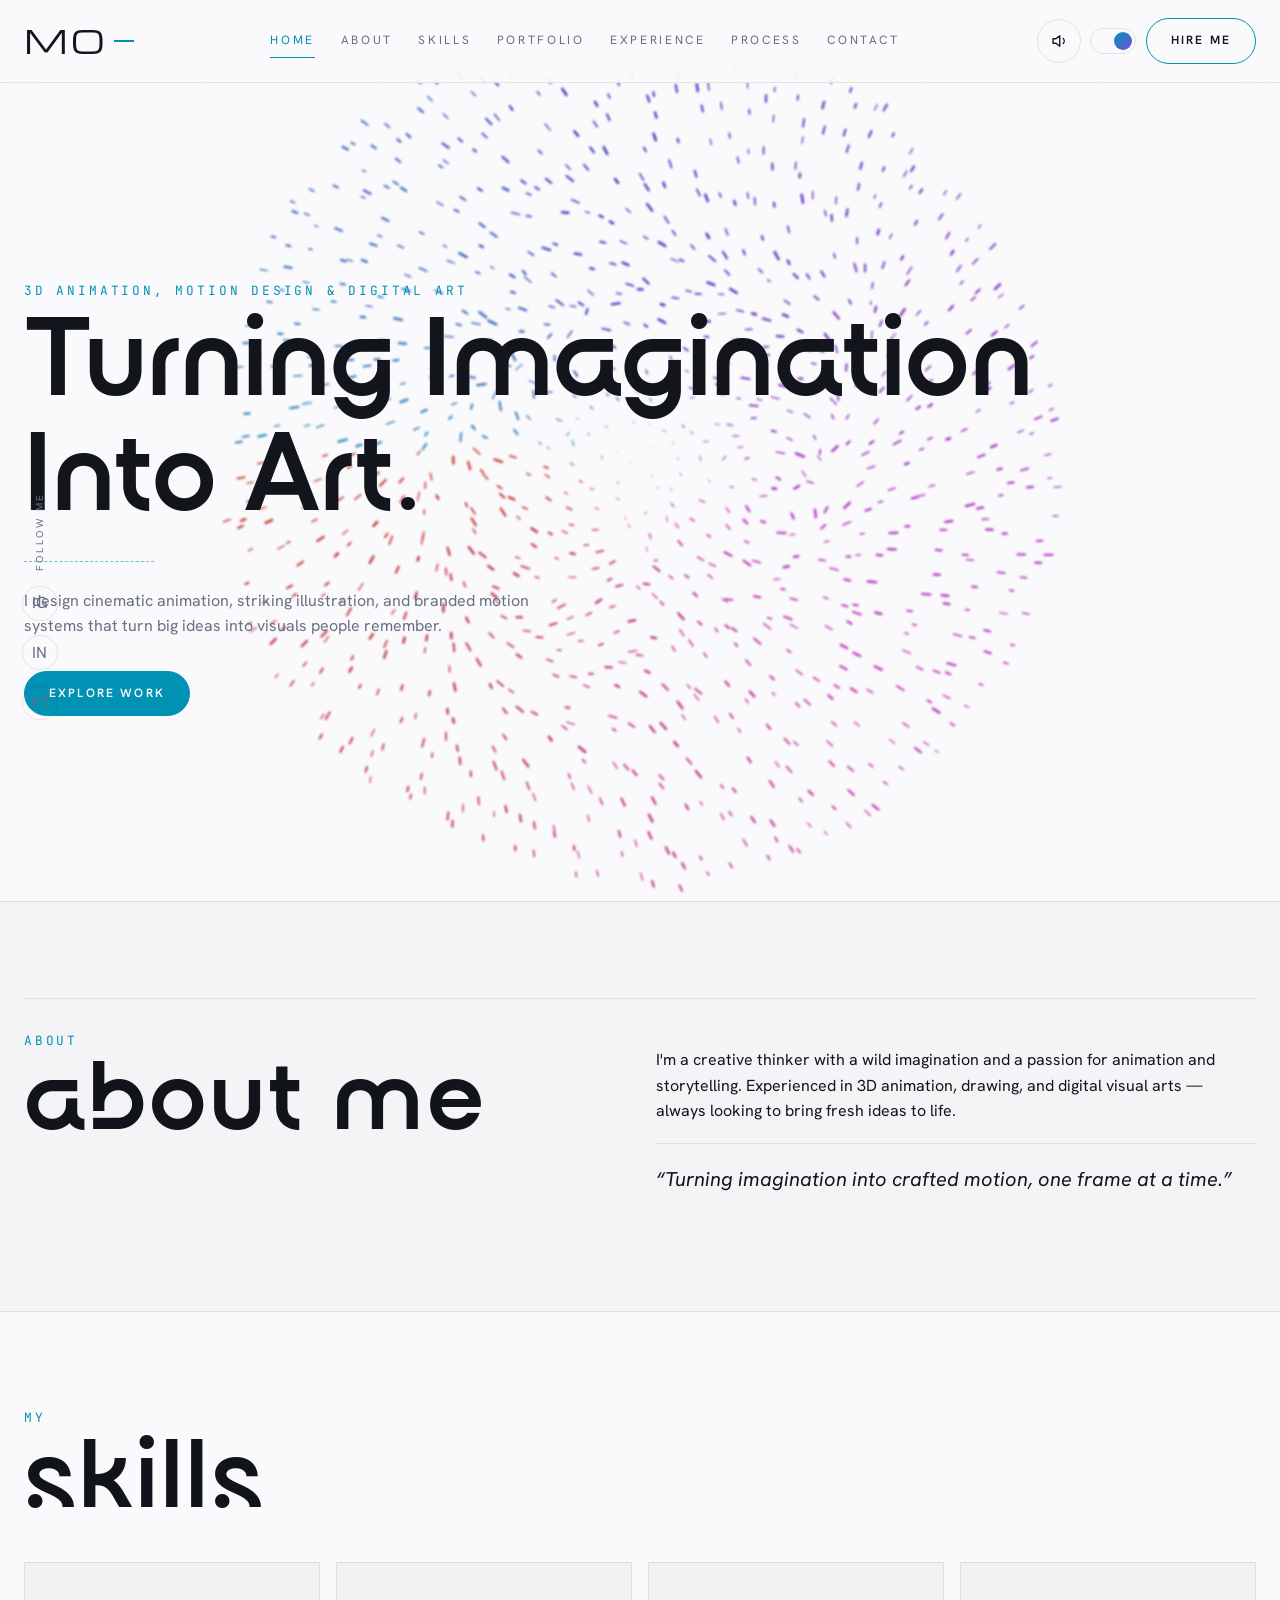
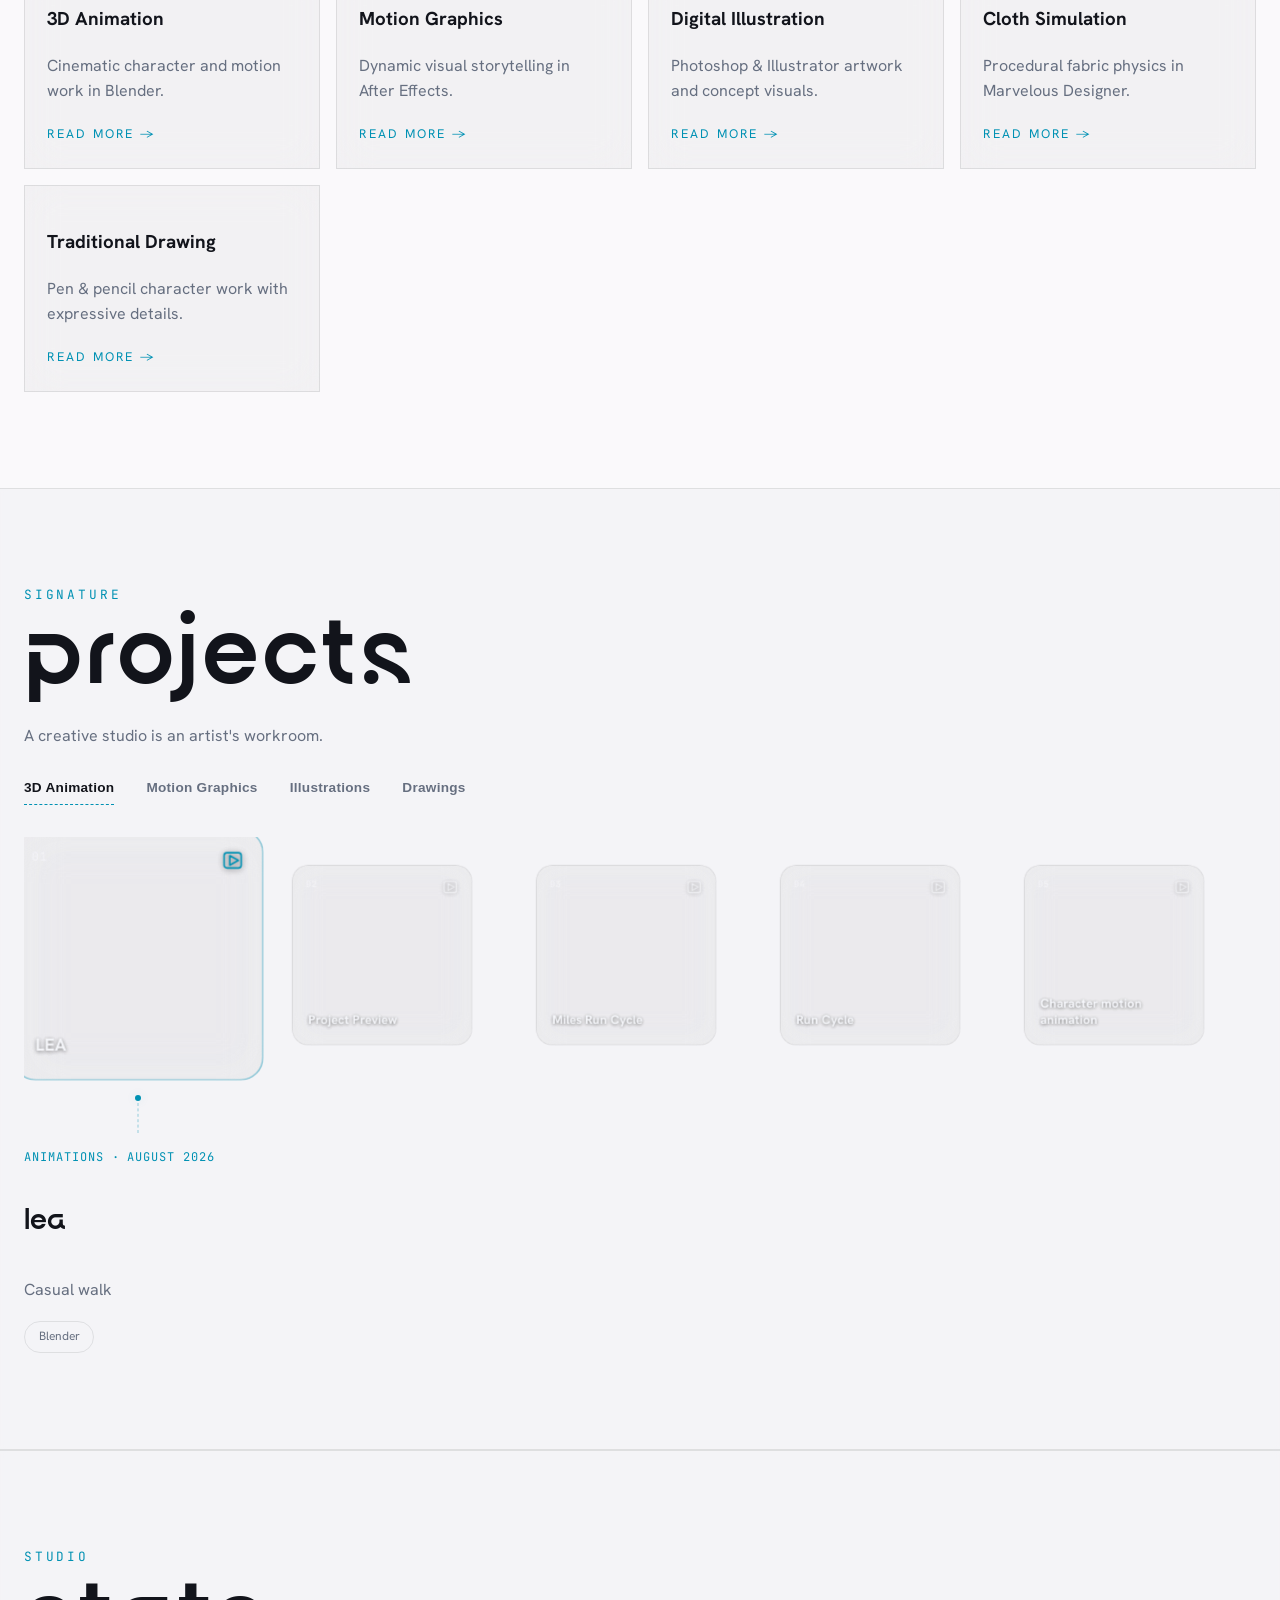
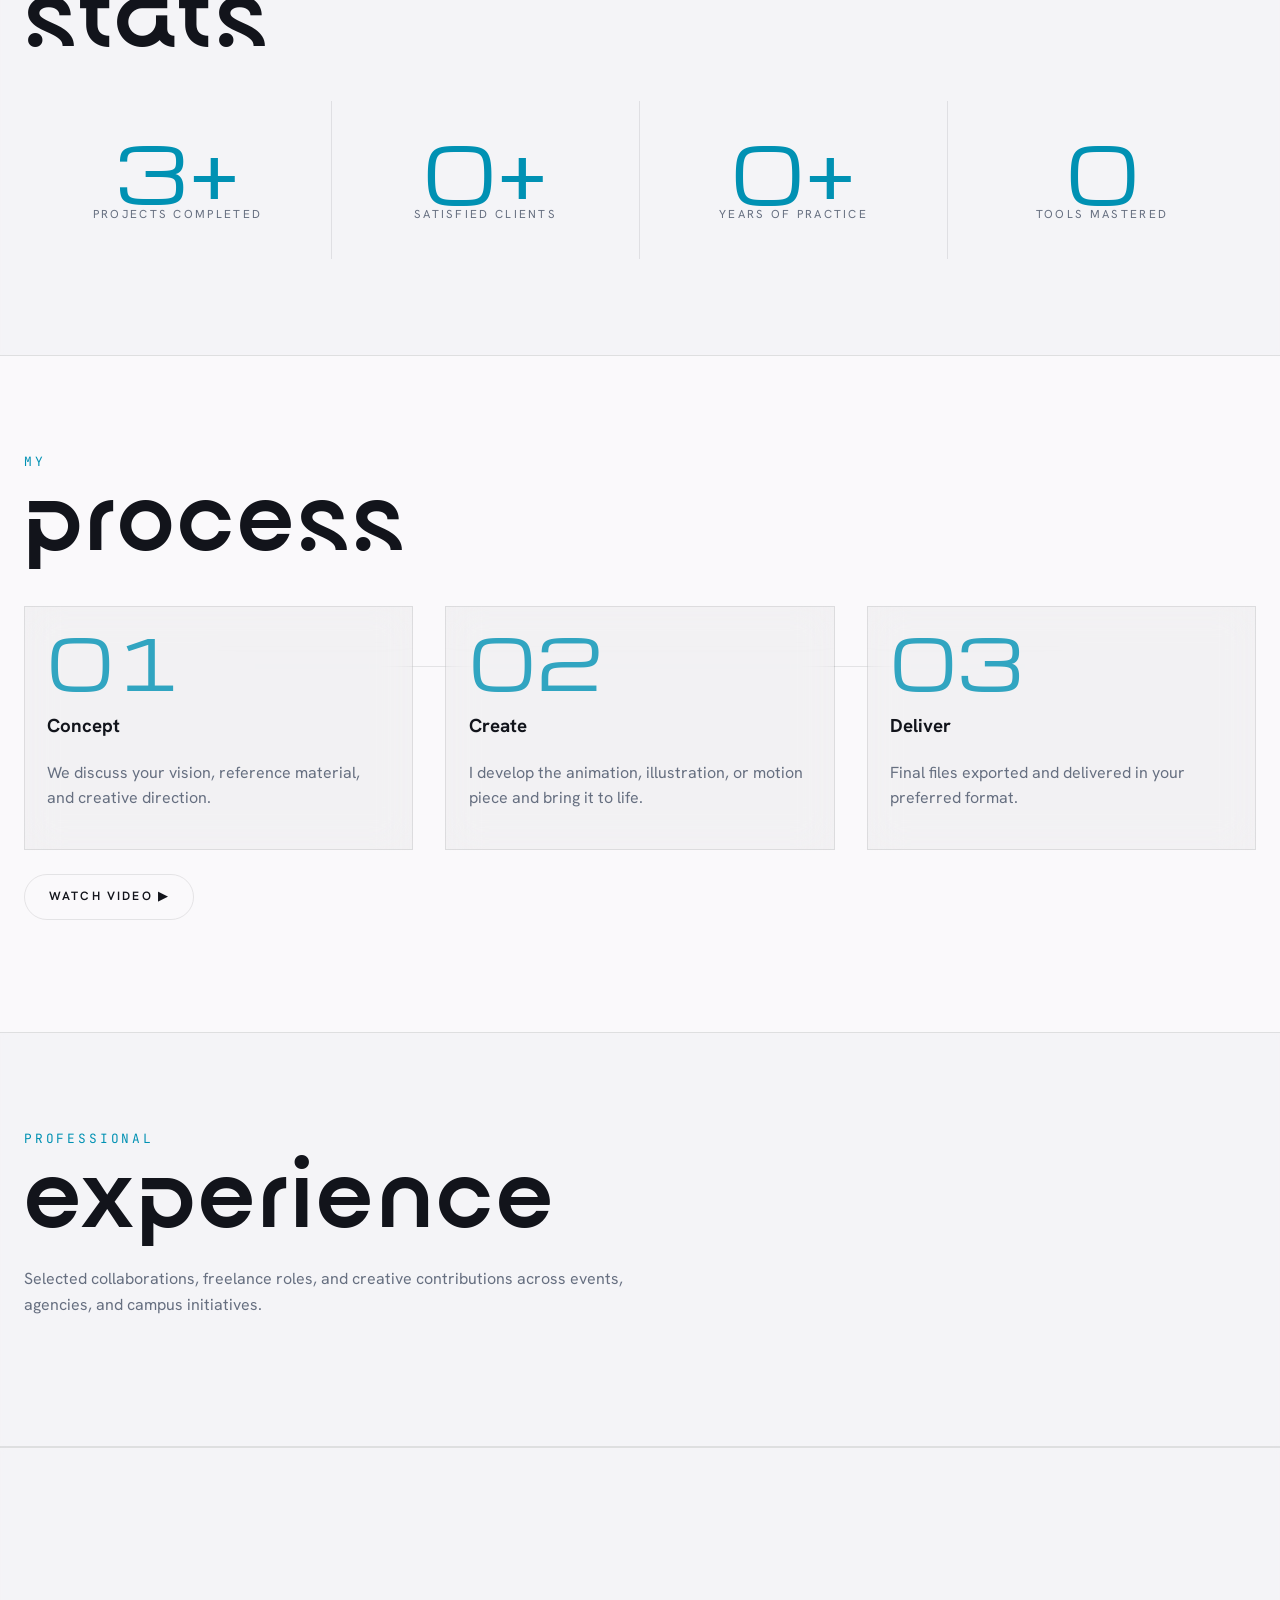
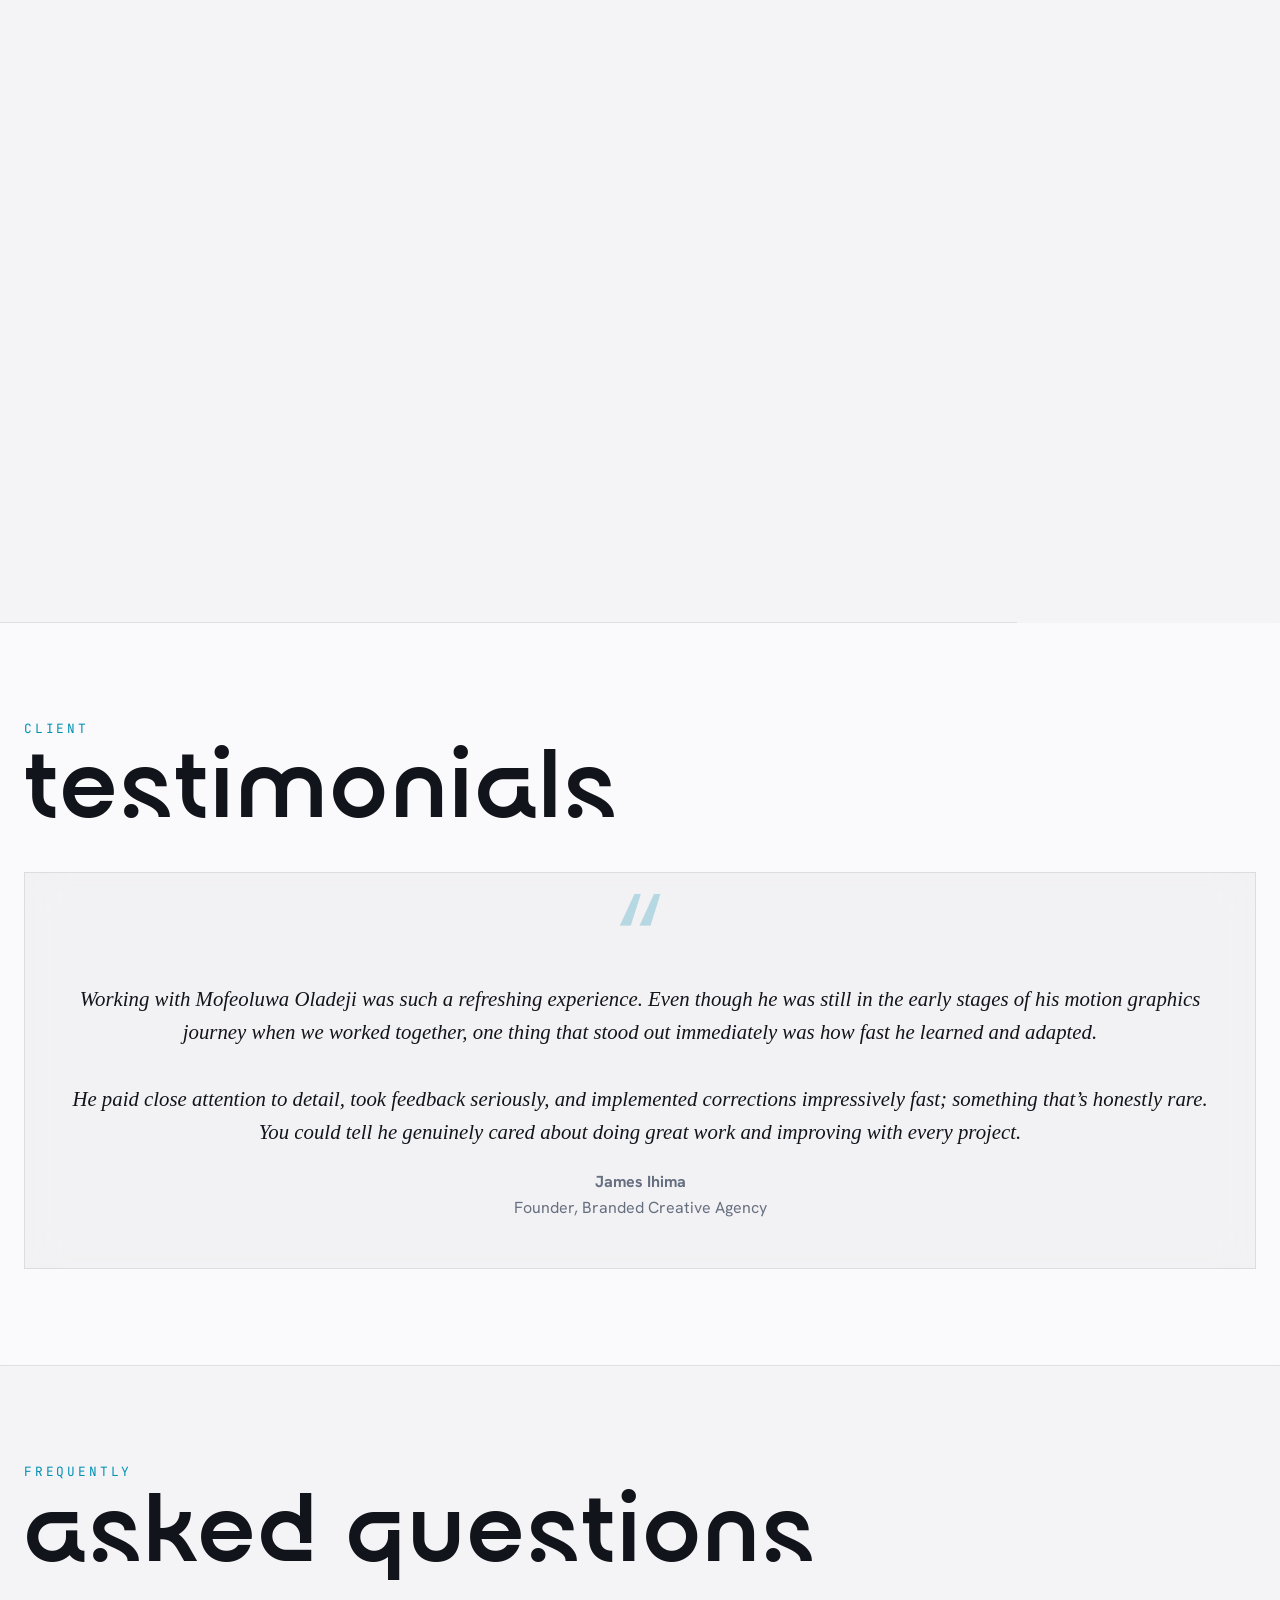
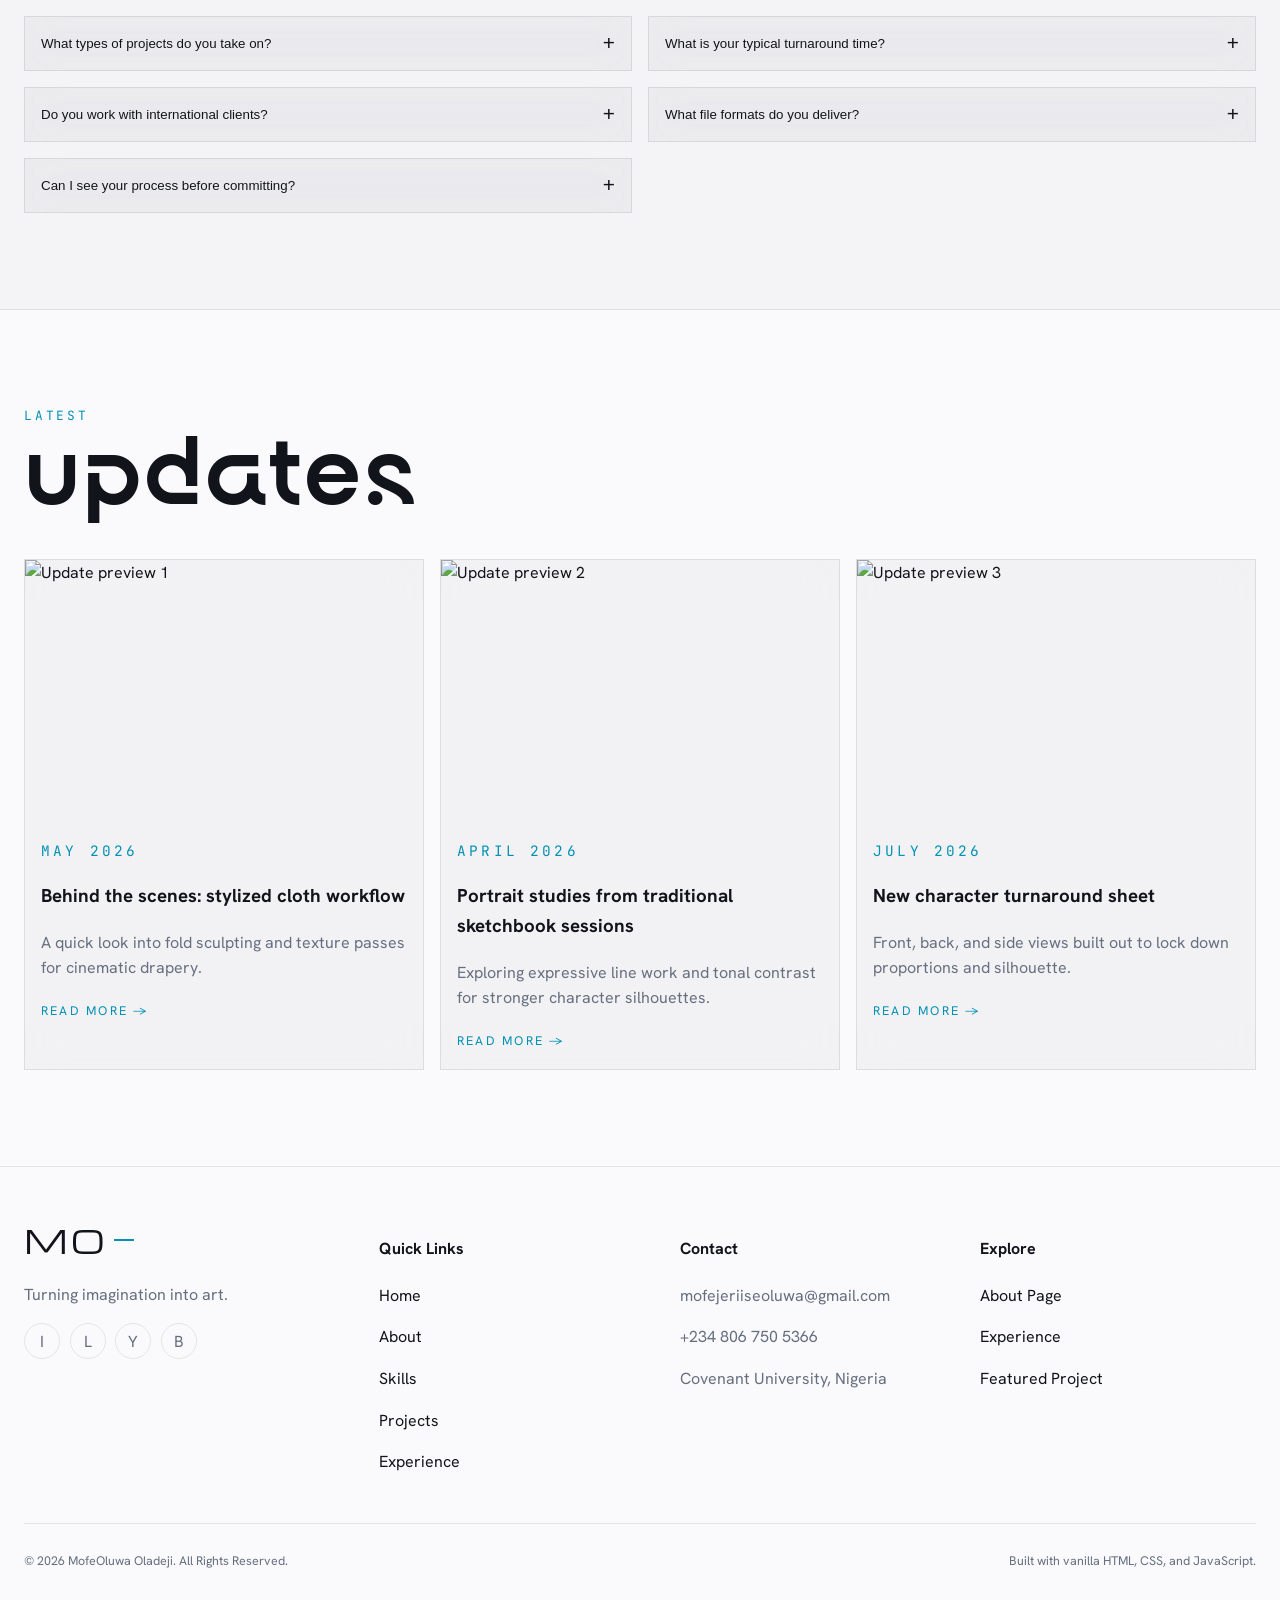
==== index.html @ 1c45a808 "Make the page-transition load state use the alternate theme When a link to another page is clicked, " ====
<!DOCTYPE html>
<html lang="en">
<head>
  <meta charset="UTF-8" />
  <meta name="viewport" content="width=device-width, initial-scale=1.0" />
  <meta name="description" content="MofeOluwa Oladeji portfolio — 3D Animation, Motion Graphics, Digital Illustration, and Creative Direction." />
  <title>MofeOluwa Oladeji | Creative Studio Portfolio</title>
  <link rel="icon" type="image/svg+xml" href="favicon.svg" />
  <link rel="icon" type="image/x-icon" href="favicon.ico" />
  <link rel="icon" type="image/png" sizes="192x192" href="favicon-192.png" />
  <link rel="apple-touch-icon" sizes="180x180" href="favicon-180.png" />
  <link rel="preconnect" href="https://fonts.googleapis.com" />
  <link rel="preconnect" href="https://fonts.gstatic.com" crossorigin />
  <link href="https://fonts.googleapis.com/css2?family=Michroma&family=Hanken+Grotesk:wght@400;500;600;700;800&family=JetBrains+Mono:wght@400;500;700&display=swap" rel="stylesheet" />
  <!-- Eleven licensed display faces for the hero "Art" style-morph are
       self-hosted from /fonts and declared via @font-face in styles.css.
       Preloaded here so the browser fetches all of them immediately at
       page load rather than only when each one's keyframe first becomes
       active - without this, the first appearance of a given font shows
       the fallback face and then snaps to the real one mid-bounce as it
       finishes downloading, on top of the morph's own opacity dip.
       Surgena is also the site's major-header display font, so it's
       useful sitewide, not just for the morph. -->
  <link rel="preload" href="./fonts/Utopia.ttf" as="font" type="font/ttf" crossorigin />
  <link rel="preload" href="./fonts/Achilo.otf" as="font" type="font/otf" crossorigin />
  <link rel="preload" href="./fonts/Caelvin.ttf" as="font" type="font/ttf" crossorigin />
  <link rel="preload" href="./fonts/RoseAngel.otf" as="font" type="font/otf" crossorigin />
  <link rel="preload" href="./fonts/Urema.ttf" as="font" type="font/ttf" crossorigin />
  <link rel="preload" href="./fonts/Mantela.ttf" as="font" type="font/ttf" crossorigin />
  <link rel="preload" href="./fonts/Magode.ttf" as="font" type="font/ttf" crossorigin />
  <link rel="preload" href="./fonts/Awaline.ttf" as="font" type="font/ttf" crossorigin />
  <link rel="preload" href="./fonts/Megha.otf" as="font" type="font/otf" crossorigin />
  <link rel="preload" href="./fonts/Surgena.ttf" as="font" type="font/ttf" crossorigin />
  <link rel="preload" href="./fonts/BlackSansa.otf" as="font" type="font/otf" crossorigin />
  <link rel="stylesheet" href="./styles.css" />
  <!-- Google Analytics (GA4) -->
  <script async src="https://www.googletagmanager.com/gtag/js?id=G-2D0HS9BVYL"></script>
  <script>
    window.dataLayer = window.dataLayer || [];
    function gtag(){dataLayer.push(arguments);}
    gtag('js', new Date());
    gtag('config', 'G-2D0HS9BVYL');

    // Delegated interaction tracking: catches clicks on every link/button,
    // including elements created dynamically after this script runs.
    document.addEventListener('click', function (event) {
      var target = event.target.closest('a, button, [role="button"]');
      if (!target) return;

      var href = target.tagName === 'A' ? (target.getAttribute('href') || '') : '';
      var text = (target.textContent || target.getAttribute('aria-label') || '')
        .trim().replace(/\s+/g, ' ').slice(0, 100);

      gtag('event', 'element_click', {
        element_tag: target.tagName.toLowerCase(),
        element_text: text,
        element_id: target.id || '',
        link_url: href,
        page_path: window.location.pathname
      });

      if (target.classList.contains('filter-btn')) {
        gtag('event', 'filter_select', { filter_value: target.dataset.filter || 'all' });
      }

      if (target.classList.contains('project-card-link')) {
        var qs = new URLSearchParams(href.split('?')[1] || '');
        gtag('event', 'project_open', {
          project_id: qs.get('id') || '',
          project_category: qs.get('category') || ''
        });
      }

      if (/instagram\.com|linkedin\.com|youtube\.com/.test(href)) {
        var platform = href.indexOf('instagram') > -1 ? 'instagram'
          : href.indexOf('linkedin') > -1 ? 'linkedin' : 'youtube';
        gtag('event', 'social_click', { platform: platform, link_url: href });
      }

      if (target.id === 'mobile-menu-toggle') {
        gtag('event', 'mobile_menu_toggle', {});
      }
    }, true);
  </script>
</head>
<body>
  <div class="custom-cursor" aria-hidden="true"></div>
  <div class="custom-cursor-dot" aria-hidden="true"></div>
  <div class="page-loader" id="pageLoader" aria-hidden="true"></div>
  <script>
    try {
      var storedTheme = localStorage.getItem('mo-theme') || 'light';
      var arrivingViaNav = sessionStorage.getItem('mo-nav') === '1';
      var loadTheme = arrivingViaNav ? (storedTheme === 'light' ? 'dark' : 'light') : storedTheme;
      document.documentElement.setAttribute('data-theme', loadTheme);
    } catch (e) {}
    try {
      if (sessionStorage.getItem('mo-nav') === '1') {
        document.getElementById('pageLoader').classList.add('is-active', 'is-instant');
        sessionStorage.removeItem('mo-nav');
      }
    } catch (e) {}
  </script>

  <header class="site-header">
    <div class="container nav-wrap">
      <a href="#home" class="logo">MO</a>
      <nav class="nav-links" aria-label="Main navigation">
        <a class="nav-link" href="#home">Home</a>
        <a class="nav-link" href="#about">About</a>
        <a class="nav-link" href="#skills">Skills</a>
        <a class="nav-link" href="#portfolio">Portfolio</a>
        <a class="nav-link" href="#experience">Experience</a>
        <a class="nav-link" href="#process">Process</a>
        <a class="nav-link" href="#contact">Contact</a>
      </nav>
      <div class="header-tools">
        <button id="sound-toggle" class="sound-toggle" aria-pressed="true" aria-label="Toggle interface sound">
          <svg class="icon-on" viewBox="0 0 24 24" fill="none" stroke="currentColor" stroke-width="1.8" stroke-linecap="round" stroke-linejoin="round"><path d="M4 9v6h4l5 4V5L8 9H4z"/><path d="M17.5 8.5a5 5 0 0 1 0 7"/></svg>
          <svg class="icon-off" viewBox="0 0 24 24" fill="none" stroke="currentColor" stroke-width="1.8" stroke-linecap="round" stroke-linejoin="round"><path d="M4 9v6h4l5 4V5L8 9H4z"/><path d="M18 9l5 6M23 9l-5 6"/></svg>
        </button>
        <button id="theme-switch" class="theme-switch" role="switch" aria-checked="false" aria-label="Toggle light and dark mode">
          <span class="theme-switch-thumb"></span>
        </button>
        <a class="nav-cta" href="#contact">Hire Me</a>
        <button id="mobile-menu-toggle" class="menu-toggle" aria-label="Toggle menu" aria-expanded="false">☰</button>
      </div>
    </div>
  </header>

  <div id="mobile-menu" class="mobile-menu" aria-label="Mobile navigation">
    <a href="#home" class="mobile-link">Home</a>
    <a href="#about" class="mobile-link">About</a>
    <a href="#skills" class="mobile-link">Skills</a>
    <a href="#portfolio" class="mobile-link">Portfolio</a>
    <a href="#experience" class="mobile-link">Experience</a>
    <a href="#process" class="mobile-link">Process</a>
    <a href="#contact" class="mobile-link">Contact</a>
  </div>

  <main>
    <section class="hero" id="home">
      <div class="hero-bg" aria-hidden="true"></div>
      <div class="hero-side reveal" data-animate>
        <span>Follow Me</span>
        <a href="https://www.instagram.com/mofe.osz/" target="_blank" rel="noreferrer" aria-label="Instagram">IG</a>
        <a href="https://www.linkedin.com/in/mofeoluwa-oladeji/" target="_blank" rel="noreferrer" aria-label="LinkedIn">IN</a>
        <a href="https://www.youtube.com/@mofeoluwaoladeji" target="_blank" rel="noreferrer" aria-label="YouTube">YT</a>
      </div>
      <div class="container hero-inner">
        <div>
          <p class="section-label reveal" data-animate>3D Animation, Motion Design & Digital Art</p>
          <h1 class="hero-line reveal" data-animate data-delay="80"><span>Turning Imagination</span><span>Into <span class="brush-word">Art</span><span class="bounce-dot" aria-hidden="true"></span></span></h1>
          <div class="dash-rule reveal" data-animate data-delay="120" aria-hidden="true"></div>
          <p class="hero-copy reveal" data-animate data-delay="140">I design cinematic animation, striking illustration, and branded motion systems that turn big ideas into visuals people remember.</p>
          <div class="hero-actions reveal" data-animate data-delay="200">
            <a class="btn btn-primary" href="#portfolio">Explore Work</a>
          </div>
        </div>
      </div>
      <div class="scroll-indicator reveal" data-animate data-delay="320"><i></i><span>Scroll</span></div>
    </section>

    <section class="section section-alt" id="about">
      <div class="container">
        <div class="about-grid">
          <div class="reveal" data-animate>
            <span class="section-label">About</span>
            <h2 class="section-title">About Me</h2>
          </div>
          <div class="reveal" data-animate data-delay="80">
            <p>I'm a creative thinker with a wild imagination and a passion for animation and storytelling. Experienced in 3D animation, drawing, and digital visual arts — always looking to bring fresh ideas to life.</p>
            <p class="about-quote">“Turning imagination into crafted motion, one frame at a time.”</p>
          </div>
        </div>
      </div>
    </section>

    <section class="section" id="skills">
      <div class="container">
        <div class="section-heading reveal" data-animate>
          <span class="section-label">My</span>
          <h2 class="section-title">Skills</h2>
        </div>
        <div class="cards-grid">
          <article class="skill-card reveal" data-animate data-stagger-item>
            <div class="skill-icon"></div>
            <h3>3D Animation</h3>
            <p class="muted">Cinematic character and motion work in Blender.</p>
            <a href="about.html" class="read-link">Read More →</a>
          </article>
          <article class="skill-card reveal" data-animate data-stagger-item>
            <div class="skill-icon"></div>
            <h3>Motion Graphics</h3>
            <p class="muted">Dynamic visual storytelling in After Effects.</p>
            <a href="about.html" class="read-link">Read More →</a>
          </article>
          <article class="skill-card reveal" data-animate data-stagger-item>
            <div class="skill-icon"></div>
            <h3>Digital Illustration</h3>
            <p class="muted">Photoshop & Illustrator artwork and concept visuals.</p>
            <a href="about.html" class="read-link">Read More →</a>
          </article>
          <article class="skill-card reveal" data-animate data-stagger-item>
            <div class="skill-icon"></div>
            <h3>Cloth Simulation</h3>
            <p class="muted">Procedural fabric physics in Marvelous Designer.</p>
            <a href="about.html" class="read-link">Read More →</a>
          </article>
          <article class="skill-card reveal" data-animate data-stagger-item>
            <div class="skill-icon"></div>
            <h3>Traditional Drawing</h3>
            <p class="muted">Pen & pencil character work with expressive details.</p>
            <a href="about.html" class="read-link">Read More →</a>
          </article>
        </div>
      </div>
    </section>

    <section class="section section-alt" id="portfolio">
      <div class="container">
        <div class="section-heading reveal" data-animate>
          <span class="section-label">Signature</span>
          <h2 class="section-title">Projects</h2>
          <p class="section-kicker">A creative studio is an artist's workroom.</p>
        </div>
        <div class="filters reveal" data-animate id="portfolio-tabs">
          <button class="filter-btn active" data-filter="Animations">3D Animation</button>
          <button class="filter-btn" data-filter="Motion Graphics">Motion Graphics</button>
          <button class="filter-btn" data-filter="Illustrations">Illustrations</button>
          <button class="filter-btn" data-filter="Drawings">Drawings</button>
        </div>
        <div class="shelf-wrap">
          <div class="shelf" id="portfolio-shelf" role="tablist" aria-label="Projects"></div>
          <div class="indicator" id="portfolio-indicator" aria-hidden="true"></div>
        </div>
        <div class="info-panel">
          <div class="info-inner" id="portfolio-info"></div>
        </div>
      </div>
    </section>

    <section class="section stats-band" id="stats">
      <div class="container section-heading reveal" data-animate>
        <span class="section-label">Studio</span>
        <h2 class="section-title">Stats</h2>
      </div>
      <div class="container stats-grid">
        <div class="stat reveal" data-animate><div class="stat-value" data-counter="43" data-suffix="+">0</div><div class="stat-label">Projects Completed</div></div>
        <div class="stat reveal" data-animate data-delay="80"><div class="stat-value" data-counter="5" data-suffix="+">0</div><div class="stat-label">Satisfied Clients</div></div>
        <div class="stat reveal" data-animate data-delay="140"><div class="stat-value" data-counter="3" data-suffix="+">0</div><div class="stat-label">Years of Practice</div></div>
        <div class="stat reveal" data-animate data-delay="200"><div class="stat-value" data-counter="6">0</div><div class="stat-label">Tools Mastered</div></div>
      </div>
    </section>

    <section class="section" id="process">
      <div class="container">
        <div class="section-heading reveal" data-animate>
          <span class="section-label">My</span>
          <h2 class="section-title">Process</h2>
        </div>
        <div class="process-grid">
          <article class="process-item reveal" data-animate>
            <div class="process-no">01</div>
            <h3>Concept</h3>
            <p class="muted">We discuss your vision, reference material, and creative direction.</p>
          </article>
          <article class="process-item reveal" data-animate data-delay="80">
            <div class="process-no">02</div>
            <h3>Create</h3>
            <p class="muted">I develop the animation, illustration, or motion piece and bring it to life.</p>
          </article>
          <article class="process-item reveal" data-animate data-delay="160">
            <div class="process-no">03</div>
            <h3>Deliver</h3>
            <p class="muted">Final files exported and delivered in your preferred format.</p>
          </article>
        </div>
        <p style="margin-top:1.5rem;"><a class="btn btn-outline" href="https://www.youtube.com/watch?v=aqz-KE-bpKQ" target="_blank" rel="noreferrer">Watch Video ▶</a></p>
      </div>
    </section>

    <section class="section section-alt" id="experience">
      <div class="container">
        <div class="section-heading reveal" data-animate>
          <span class="section-label">Professional</span>
          <h2 class="section-title">Experience</h2>
          <p class="section-kicker">Selected collaborations, freelance roles, and creative contributions across events, agencies, and campus initiatives.</p>
        </div>
        <div class="cards-grid" id="experience-grid"></div>
      </div>
    </section>

    <section class="section section-alt" id="contact">
      <div class="container">
        <div class="cta-block reveal" data-animate>
          <span class="section-label">Let's</span>
          <h2 class="section-title">Collaborate</h2>
          <p class="section-kicker" style="margin-inline:auto;">Have a project in mind? Let's build something unforgettable together.</p>
          <form
            class="newsletter"
            id="contact-form"
            action="https://formsubmit.co/ajax/mofejeriiseoluwa@gmail.com"
            data-form-endpoint="https://formsubmit.co/ajax/mofejeriiseoluwa@gmail.com"
            data-form-subject="Portfolio contact form"
            method="post"
          >
            <input
              type="text"
              id="contact-name"
              name="name"
              placeholder="Your name"
              autocomplete="name"
              minlength="2"
              maxlength="120"
              required
            />
            <input
              type="email"
              id="contact-email"
              name="email"
              placeholder="Your email address"
              autocomplete="email"
              required
            />
            <textarea
              id="contact-message"
              name="message"
              placeholder="Tell me about your project"
              autocomplete="off"
              rows="4"
              minlength="10"
              maxlength="2000"
              required
            ></textarea>
            <input type="text" id="contact-company" name="_honey" class="contact-honeypot" tabindex="-1" autocomplete="off" aria-hidden="true" role="presentation" />
            <button class="btn btn-primary" type="submit">Send Message →</button>
            <p class="form-feedback" id="contact-form-feedback" role="status" aria-live="polite" hidden></p>
          </form>
        </div>
      </div>
    </section>

    <section class="section" id="testimonials">
      <div class="container">
        <div class="section-heading reveal" data-animate>
          <span class="section-label">Client</span>
          <h2 class="section-title">Testimonials</h2>
        </div>
        <div class="testimonial-wrap reveal" data-animate>
          <div class="testimonial-track" id="testimonial-track">
            <article class="testimonial-card">
              <div class="quote-mark">“</div>
              <p style="font-family:'Cormorant Garamond',serif;font-style:italic;font-size:1.3rem;">Working with Mofeoluwa Oladeji was such a refreshing experience. Even though he was still in the early stages of his motion graphics journey when we worked together, one thing that stood out immediately was how fast he learned and adapted.<br><br>He paid close attention to detail, took feedback seriously, and implemented corrections impressively fast; something that’s honestly rare. You could tell he genuinely cared about doing great work and improving with every project.</p>
              <p class="muted" style="margin-top:1rem;"><strong>James Ihima</strong><br>Founder, Branded Creative Agency</p>
            </article>
          </div>
        </div>
      </div>
    </section>

    <section class="section section-alt" id="faq">
      <div class="container">
        <div class="section-heading reveal" data-animate>
          <span class="section-label">Frequently</span>
          <h2 class="section-title">Asked Questions</h2>
        </div>
        <div class="faq-grid">
          <article class="faq-item reveal" data-animate>
            <button class="faq-trigger"><span>What types of projects do you take on?</span><span class="faq-icon">+</span></button>
            <div class="faq-content"><p>I take on animation, motion graphics, illustration, and visual storytelling projects for creators, agencies, and brands.</p></div>
          </article>
          <article class="faq-item reveal" data-animate data-delay="80">
            <button class="faq-trigger"><span>What is your typical turnaround time?</span><span class="faq-icon">+</span></button>
            <div class="faq-content"><p>Most projects are delivered within 1–3 weeks depending on scope, revisions, and delivery format.</p></div>
          </article>
          <article class="faq-item reveal" data-animate data-delay="140">
            <button class="faq-trigger"><span>Do you work with international clients?</span><span class="faq-icon">+</span></button>
            <div class="faq-content"><p>Yes, I work remotely with clients across different regions and time zones.</p></div>
          </article>
          <article class="faq-item reveal" data-animate data-delay="200">
            <button class="faq-trigger"><span>What file formats do you deliver?</span><span class="faq-icon">+</span></button>
            <div class="faq-content"><p>I deliver optimized formats such as MP4, MOV, PNG/JPG assets, layered files, and project-ready packages as needed.</p></div>
          </article>
          <article class="faq-item reveal" data-animate data-delay="260">
            <button class="faq-trigger"><span>Can I see your process before committing?</span><span class="faq-icon">+</span></button>
            <div class="faq-content"><p>Absolutely. I share styleframes, previews, and milestone updates before final delivery.</p></div>
          </article>
        </div>
      </div>
    </section>

    <section class="section" id="updates">
      <div class="container">
        <div class="section-heading reveal" data-animate>
          <span class="section-label">Latest</span>
          <h2 class="section-title">Updates</h2>
        </div>
        <div class="updates-grid">
          <article class="update-card reveal" data-animate>
            <div class="update-media"><img src="projects/Illustrations/asian-cloth-illustration/pic2.jpg" alt="Update preview 1" /></div>
            <div class="update-body"><p class="section-label" style="font-size:.9rem;">May 2026</p><h3>Behind the scenes: stylized cloth workflow</h3><p class="muted">A quick look into fold sculpting and texture passes for cinematic drapery.</p><a href="about.html" class="inline-link">Read More →</a></div>
          </article>
          <article class="update-card reveal" data-animate data-delay="80">
            <div class="update-media"><img src="projects/Drawings/Lecrae/Lecrae.jpg" alt="Update preview 2" /></div>
            <div class="update-body"><p class="section-label" style="font-size:.9rem;">April 2026</p><h3>Portrait studies from traditional sketchbook sessions</h3><p class="muted">Exploring expressive line work and tonal contrast for stronger character silhouettes.</p><a href="about.html" class="inline-link">Read More →</a></div>
          </article>
          <article class="update-card reveal" data-animate data-delay="160">
            <div class="update-media"><img src="projects/Illustrations/character design/Illustration_001.png" alt="Update preview 3" /></div>
            <div class="update-body"><p class="section-label" style="font-size:.9rem;">July 2026</p><h3>New character turnaround sheet</h3><p class="muted">Front, back, and side views built out to lock down proportions and silhouette.</p><a href="about.html" class="inline-link">Read More →</a></div>
          </article>
        </div>
      </div>
    </section>
  </main>

  <footer class="footer">
    <div class="container footer-grid">
      <div>
        <a href="#home" class="logo">MO</a>
        <p class="muted">Turning imagination into art.</p>
        <div class="socials">
          <a class="social" href="https://www.instagram.com/mofe.osz" target="_blank" rel="noreferrer" aria-label="Instagram">I</a>
          <a class="social" href="https://www.linkedin.com/in/mofeoluwa-oladeji-85b7a322a/?lipi=urn%3Ali%3Apage%3Ad_flagship3_profile_view_base_contact_details%3BScr2lJKDRw%2BNGhwtZEKoEA%3D%3D" target="_blank" rel="noreferrer" aria-label="LinkedIn">L</a>
          <a class="social" href="https://www.youtube.com/@mofeoluwaoladeji" target="_blank" rel="noreferrer" aria-label="YouTube">Y</a>
          <a class="social" href="https://www.behance.net/mofeoluwaoladeji" target="_blank" rel="noreferrer" aria-label="Behance">B</a>
        </div>
      </div>
      <div>
        <h4>Quick Links</h4>
        <p><a href="#home">Home</a></p>
        <p><a href="#about">About</a></p>
        <p><a href="#skills">Skills</a></p>
        <p><a href="#portfolio">Projects</a></p>
        <p><a href="#experience">Experience</a></p>
      </div>
      <div>
        <h4>Contact</h4>
        <p class="muted">mofejeriiseoluwa@gmail.com</p>
        <p class="muted">+234 806 750 5366</p>
        <p class="muted">Covenant University, Nigeria</p>
      </div>
      <div>
        <h4>Explore</h4>
        <p><a href="about.html">About Page</a></p>
        <p><a href="experience.html?id=tedx-gwarimpa">Experience</a></p>
        <p><a href="project.html?id=timeline-1&variant=spiderman-halftone">Featured Project</a></p>
      </div>
    </div>
    <div class="container footer-bottom">
      <p>© <span id="year"></span> MofeOluwa Oladeji. All Rights Reserved.</p>
      <p>Built with vanilla HTML, CSS, and JavaScript.</p>
    </div>
  </footer>

  <div class="lightbox" id="video-lightbox" aria-hidden="true">
    <button class="lightbox-close" id="video-lightbox-close" aria-label="Close video">×</button>
    <div class="lightbox-frame" id="video-lightbox-frame"></div>
  </div>

  <script src="./chrome.js"></script>
  <script src="./experience-data.js"></script>
  <script src="./script.js"></script>
</body>
</html>
---- styles.css ----
:root {
  /* Light is the site's default appearance regardless of OS preference -
     dark is opt-in only, applied below via [data-theme='dark']. */
  color-scheme: light;
  --bg: #faf9fb;
  --bg-alt: rgba(241, 240, 244, 0.62);
  --surface: rgba(10, 12, 20, 0.03);
  --border: rgba(10, 12, 20, 0.09);
  --text-primary: #12141b;
  --text-muted: #666f80;
  --accent: #0091b3;
  --accent-glow: rgba(0, 145, 179, 0.14);
  --signal: #6c4fe0;
  --danger: #d1435c;
  --header-bg: rgba(250, 249, 251, 0.82);
  --overlay-bg: rgba(250, 249, 251, 0.97);
  --white: #12141b;
  --nav-height: 82px;
  --nav-height-mobile: 72px;
}

:root[data-theme='dark'] {
  color-scheme: dark;
  --bg: #070707;
  --bg-alt: rgba(16, 16, 16, 0.62);
  --surface: rgba(255, 255, 255, 0.035);
  --border: rgba(255, 255, 255, 0.09);
  --text-primary: #f2f2f3;
  --text-muted: #8c8f95;
  --accent: #4fd8ff;
  --accent-glow: rgba(79, 216, 255, 0.18);
  --signal: #8b6bff;
  --danger: #ff8f8f;
  --header-bg: rgba(5, 5, 5, 0.82);
  --overlay-bg: rgba(5, 5, 5, 0.97);
  --white: #ffffff;
}

:root[data-theme='light'] {
  color-scheme: light;
  --bg: #faf9fb;
  --bg-alt: rgba(241, 240, 244, 0.62);
  --surface: rgba(10, 12, 20, 0.03);
  --border: rgba(10, 12, 20, 0.09);
  --text-primary: #12141b;
  --text-muted: #666f80;
  --accent: #0091b3;
  --accent-glow: rgba(0, 145, 179, 0.14);
  --signal: #6c4fe0;
  --danger: #d1435c;
  --header-bg: rgba(250, 249, 251, 0.82);
  --overlay-bg: rgba(250, 249, 251, 0.97);
  --white: #12141b;
}

body {
  transition: background 0.5s ease, color 0.5s ease;
}

* {
  box-sizing: border-box;
}

html {
  scroll-behavior: smooth;
}

body {
  margin: 0;
  font-family: 'Hanken Grotesk', sans-serif;
  background: var(--bg);
  color: var(--text-primary);
  line-height: 1.6;
  overflow-x: hidden;
}

img,
video {
  max-width: 100%;
  display: block;
}

a {
  color: inherit;
  text-decoration: none;
}

.container {
  width: min(1280px, calc(100% - 3rem));
  margin-inline: auto;
}

.section {
  padding: 6rem 0;
  position: relative;
}

.section-alt {
  background: var(--bg-alt);
  backdrop-filter: blur(3px);
  -webkit-backdrop-filter: blur(3px);
  border-top: 1px solid var(--border);
  border-bottom: 1px solid var(--border);
}

.section-heading {
  margin-bottom: 2rem;
}

.section-label {
  display: block;
  font-family: 'JetBrains Mono', monospace;
  font-size: 0.8rem;
  color: var(--accent);
  letter-spacing: 0.22em;
  text-transform: uppercase;
}

.section-title {
  margin: 0.25rem 0 0;
  font-family: 'Surgena', sans-serif;
  font-size: clamp(2.8rem, 8vw, 6.4rem);
  letter-spacing: 0.03em;
  line-height: 0.95;
  text-transform: lowercase;
}

.section-kicker {
  max-width: 640px;
  color: var(--text-muted);
  margin-top: 1rem;
}

.reveal {
  opacity: 0;
  transform: translateY(30px);
  transition: opacity 0.8s ease, transform 0.8s ease;
}

.reveal.is-visible {
  opacity: 1;
  transform: translateY(0);
}

.site-header {
  position: sticky;
  top: 0;
  z-index: 30;
  background: var(--header-bg);
  backdrop-filter: blur(16px) saturate(140%);
  -webkit-backdrop-filter: blur(16px) saturate(140%);
  border-bottom: 1px solid var(--border);
  transition: background 0.5s ease, border-color 0.5s ease;
}

.nav-wrap {
  min-height: var(--nav-height);
  display: flex;
  align-items: center;
  justify-content: space-between;
  gap: 1rem;
}

.logo {
  font-family: 'Michroma', sans-serif;
  font-size: 2rem;
  letter-spacing: 0.08em;
  position: relative;
  display: inline-flex;
  align-items: center;
}

.logo::after {
  content: '';
  width: 1.25rem;
  height: 0.16rem;
  background: var(--accent);
  margin-left: 0.4rem;
}

.nav-links {
  display: flex;
  gap: clamp(1rem, 2vw, 2rem);
}

.nav-link {
  position: relative;
  font-size: 0.75rem;
  letter-spacing: 0.22em;
  text-transform: uppercase;
  color: var(--text-muted);
  transition: color 0.3s ease;
}

.nav-link::after {
  content: '';
  position: absolute;
  left: 0;
  bottom: -0.45rem;
  width: 100%;
  height: 1px;
  background: var(--accent);
  transform: scaleX(0);
  transform-origin: left;
  transition: transform 0.3s ease;
}

.nav-link:hover,
.nav-link.active {
  color: var(--accent);
}

.nav-link:hover::after,
.nav-link.active::after {
  transform: scaleX(1);
}

.nav-cta,
.btn {
  display: inline-flex;
  align-items: center;
  justify-content: center;
  gap: 0.5rem;
  border-radius: 999px;
  border: 1px solid var(--accent);
  padding: 0.75rem 1.5rem;
  font-size: 0.75rem;
  letter-spacing: 0.18em;
  text-transform: uppercase;
  font-weight: 600;
  transition: all 0.3s ease;
}

.nav-cta:hover,
.btn-primary {
  background: var(--accent);
  color: var(--bg);
}

.btn-primary:hover {
  box-shadow: 0 0 0 1px var(--accent), 0 12px 28px var(--accent-glow);
}

.btn-outline {
  border-color: var(--border);
  color: var(--white);
}

.btn-outline:hover {
  border-color: var(--accent);
  color: var(--accent);
}

.menu-toggle {
  display: none;
  width: 44px;
  height: 44px;
  border-radius: 999px;
  border: 1px solid var(--border);
  color: var(--white);
  background: transparent;
}

.mobile-menu {
  position: fixed;
  inset: 0;
  z-index: 40;
  background: var(--overlay-bg);
  backdrop-filter: blur(20px);
  -webkit-backdrop-filter: blur(20px);
  display: flex;
  flex-direction: column;
  align-items: center;
  justify-content: center;
  gap: 1.5rem;
  transform: translateY(-100%);
  transition: transform 0.45s ease, background 0.5s ease;
}

.mobile-menu.open {
  transform: translateY(0);
}

.mobile-menu a {
  font-family: 'Michroma', sans-serif;
  font-size: 2rem;
  letter-spacing: 0.08em;
  text-transform: uppercase;
}

.hero {
  min-height: calc(100vh - var(--nav-height));
  position: relative;
  display: flex;
  align-items: center;
  overflow: hidden;
}

.hero-bg {
  position: absolute;
  inset: 0;
  background: none;
}

/* Plain left-aligned block again - .container (already on this element)
   handles the outer 1280px page-width centering the same way every other
   section uses, and the text column itself just sits at that box's left
   edge rather than trying to center a variable-width box on its own. */
.hero-inner {
  position: relative;
  z-index: 2;
  padding: 4rem 0;
}

.hero-line {
  font-family: 'Surgena', sans-serif;
  font-size: clamp(3rem, 9vw, 8rem);
  line-height: 0.92;
  text-transform: capitalize;
  margin: 0;
}

.hero-line span {
  display: block;
}

/* Eleven licensed display fonts for the hero "Art" style-morph, self-
   hosted from /fonts (not Google-served) - each is a single static weight,
   loaded once and reused across all three case variants of the same face. */
@font-face { font-family: 'Utopia'; src: url('./fonts/Utopia.ttf') format('truetype'); font-display: swap; }
@font-face { font-family: 'Achilo'; src: url('./fonts/Achilo.otf') format('opentype'); font-display: swap; }
@font-face { font-family: 'Caelvin'; src: url('./fonts/Caelvin.ttf') format('truetype'); font-display: swap; }
@font-face { font-family: 'RoseAngel'; src: url('./fonts/RoseAngel.otf') format('opentype'); font-display: swap; }
@font-face { font-family: 'Urema'; src: url('./fonts/Urema.ttf') format('truetype'); font-display: swap; }
@font-face { font-family: 'Mantela'; src: url('./fonts/Mantela.ttf') format('truetype'); font-display: swap; }
@font-face { font-family: 'Magode'; src: url('./fonts/Magode.ttf') format('truetype'); font-display: swap; }
@font-face { font-family: 'Awaline'; src: url('./fonts/Awaline.ttf') format('truetype'); font-display: swap; }
@font-face { font-family: 'Megha'; src: url('./fonts/Megha.otf') format('opentype'); font-display: swap; }
@font-face { font-family: 'Surgena'; src: url('./fonts/Surgena.ttf') format('truetype'); font-display: swap; }
@font-face { font-family: 'BlackSansa'; src: url('./fonts/BlackSansa.otf') format('opentype'); font-display: swap; }

/* "Art" in the markup stays literally "Art" - each of the 39 morph steps
   below supplies its own text-transform (uppercase/capitalize/lowercase)
   to get ART/Art/art, so this no longer forces a fixed casing itself.
   Sized to its own content horizontally (not a fixed width) so the
   bounce-dot sitting right after it stays as close as the text allows.
   Height is fixed, though: the fonts have wildly different internal
   line-height metrics, and as an inline-block this element's own box
   height feeds directly into the surrounding line box - left alone, that
   made the whole line (and everything below it: the dash rule, the
   paragraph, the button) nudge up and down as the font cycled. inline-
   flex with align-items:flex-end pins the text to the bottom of that
   fixed box rather than letting each font's own line-height center it
   differently, which is what was knocking "Art" out of alignment with
   "Into" and the bounce-dot after the height got locked - bottom-aligned
   sits close to the shared text baseline for essentially any Latin font.
   Color is the ordinary body-text color, same as every other word in the
   headline - only the typeface and casing change. */
.hero-line .brush-word {
  position: relative;
  display: inline-flex;
  align-items: flex-end;
  height: 1em;
  overflow: hidden;
  color: var(--text-primary);
  animation: art-style-morph 33s infinite;
}

/* The full stop after "Art", but alive: a small ball that bounces in place
   forever, sized and grounded to the text baseline like a real period would
   be. Squash-and-stretch plus eased (slow-out leaving the ground, slow-in
   arriving at the peak) timing per keyframe segment are what read as an
   actual bounce rather than a mechanical up-down slide - em-sized amplitude
   keeps its peak well under the cap-height of the surrounding letters.
   Color is neutral (matches body text) like every other punctuation mark
   on the page - only "Art" itself carries the style-morph. */
.hero-line .bounce-dot {
  display: inline-block;
  width: 0.12em;
  height: 0.12em;
  margin-left: 0.06em;
  border-radius: 50%;
  vertical-align: baseline;
  transform-origin: center bottom;
  background-color: var(--text-primary);
  animation: ball-bounce 1s infinite;
}

@keyframes ball-bounce {
  0% {
    transform: translateY(0) scaleX(1.32) scaleY(0.64);
    animation-timing-function: cubic-bezier(0.16, 1, 0.3, 1);
  }
  8% {
    transform: translateY(-0.08em) scaleX(0.88) scaleY(1.16);
    animation-timing-function: cubic-bezier(0.16, 1, 0.3, 1);
  }
  50% {
    transform: translateY(-0.58em) scaleX(1.04) scaleY(0.96);
    animation-timing-function: cubic-bezier(0.55, 0, 1, 0.45);
  }
  92% {
    transform: translateY(-0.08em) scaleX(0.88) scaleY(1.16);
    animation-timing-function: cubic-bezier(0.34, 1.56, 0.64, 1);
  }
  100% {
    transform: translateY(0) scaleX(1.32) scaleY(0.64);
  }
}

/* Eleven licensed display faces, each shown as ART / Art / art in turn -
   33 total steps, one per bounce, cycling over a 33s loop matched exactly
   to the ball's 1s period so a new face (or new casing of the current
   face) is live the instant each landing happens. Font-family and
   text-transform can't be interpolated, so the "ease into it" comes from
   opacity: it dips right at the swap and eases back up after, reusing the
   ball's own two curves (ease-out for the recovery, matching its launch
   off the ground; ease-in for the approach into the next dip, matching
   its fall) so the morph reads as timed by the same physical rhythm as
   the bounce itself, not a separate effect bolted on. */
@keyframes art-style-morph {
  0%  { opacity: 0.15; font-family: 'BlackSansa', sans-serif; text-transform: uppercase; animation-timing-function: cubic-bezier(0.16, 1, 0.3, 1); }
  0.606%  { opacity: 1; font-family: 'BlackSansa', sans-serif; text-transform: uppercase; }
  2.424%  { opacity: 1; font-family: 'BlackSansa', sans-serif; text-transform: uppercase; animation-timing-function: cubic-bezier(0.55, 0, 1, 0.45); }
  3.03%  { opacity: 0.15; font-family: 'Megha', sans-serif; text-transform: uppercase; animation-timing-function: cubic-bezier(0.16, 1, 0.3, 1); }
  3.636%  { opacity: 1; font-family: 'Megha', sans-serif; text-transform: uppercase; }
  5.455%  { opacity: 1; font-family: 'Megha', sans-serif; text-transform: uppercase; animation-timing-function: cubic-bezier(0.55, 0, 1, 0.45); }
  6.061%  { opacity: 0.15; font-family: 'Caelvin', sans-serif; text-transform: uppercase; animation-timing-function: cubic-bezier(0.16, 1, 0.3, 1); }
  6.667%  { opacity: 1; font-family: 'Caelvin', sans-serif; text-transform: uppercase; }
  8.485%  { opacity: 1; font-family: 'Caelvin', sans-serif; text-transform: uppercase; animation-timing-function: cubic-bezier(0.55, 0, 1, 0.45); }
  9.091%  { opacity: 0.15; font-family: 'Utopia', sans-serif; text-transform: uppercase; animation-timing-function: cubic-bezier(0.16, 1, 0.3, 1); }
  9.697%  { opacity: 1; font-family: 'Utopia', sans-serif; text-transform: uppercase; }
  11.515%  { opacity: 1; font-family: 'Utopia', sans-serif; text-transform: uppercase; animation-timing-function: cubic-bezier(0.55, 0, 1, 0.45); }
  12.121%  { opacity: 0.15; font-family: 'Magode', sans-serif; text-transform: lowercase; animation-timing-function: cubic-bezier(0.16, 1, 0.3, 1); }
  12.727%  { opacity: 1; font-family: 'Magode', sans-serif; text-transform: lowercase; }
  14.545%  { opacity: 1; font-family: 'Magode', sans-serif; text-transform: lowercase; animation-timing-function: cubic-bezier(0.55, 0, 1, 0.45); }
  15.152%  { opacity: 0.15; font-family: 'BlackSansa', sans-serif; text-transform: lowercase; animation-timing-function: cubic-bezier(0.16, 1, 0.3, 1); }
  15.758%  { opacity: 1; font-family: 'BlackSansa', sans-serif; text-transform: lowercase; }
  17.576%  { opacity: 1; font-family: 'BlackSansa', sans-serif; text-transform: lowercase; animation-timing-function: cubic-bezier(0.55, 0, 1, 0.45); }
  18.182%  { opacity: 0.15; font-family: 'Megha', sans-serif; text-transform: lowercase; animation-timing-function: cubic-bezier(0.16, 1, 0.3, 1); }
  18.788%  { opacity: 1; font-family: 'Megha', sans-serif; text-transform: lowercase; }
  20.606%  { opacity: 1; font-family: 'Megha', sans-serif; text-transform: lowercase; animation-timing-function: cubic-bezier(0.55, 0, 1, 0.45); }
  21.212%  { opacity: 0.15; font-family: 'Magode', sans-serif; text-transform: capitalize; animation-timing-function: cubic-bezier(0.16, 1, 0.3, 1); }
  21.818%  { opacity: 1; font-family: 'Magode', sans-serif; text-transform: capitalize; }
  23.636%  { opacity: 1; font-family: 'Magode', sans-serif; text-transform: capitalize; animation-timing-function: cubic-bezier(0.55, 0, 1, 0.45); }
  24.242%  { opacity: 0.15; font-family: 'BlackSansa', sans-serif; text-transform: capitalize; animation-timing-function: cubic-bezier(0.16, 1, 0.3, 1); }
  24.848%  { opacity: 1; font-family: 'BlackSansa', sans-serif; text-transform: capitalize; }
  26.667%  { opacity: 1; font-family: 'BlackSansa', sans-serif; text-transform: capitalize; animation-timing-function: cubic-bezier(0.55, 0, 1, 0.45); }
  27.273%  { opacity: 0.15; font-family: 'Urema', sans-serif; text-transform: capitalize; animation-timing-function: cubic-bezier(0.16, 1, 0.3, 1); }
  27.879%  { opacity: 1; font-family: 'Urema', sans-serif; text-transform: capitalize; }
  29.697%  { opacity: 1; font-family: 'Urema', sans-serif; text-transform: capitalize; animation-timing-function: cubic-bezier(0.55, 0, 1, 0.45); }
  30.303%  { opacity: 0.15; font-family: 'Achilo', sans-serif; text-transform: lowercase; animation-timing-function: cubic-bezier(0.16, 1, 0.3, 1); }
  30.909%  { opacity: 1; font-family: 'Achilo', sans-serif; text-transform: lowercase; }
  32.727%  { opacity: 1; font-family: 'Achilo', sans-serif; text-transform: lowercase; animation-timing-function: cubic-bezier(0.55, 0, 1, 0.45); }
  33.333%  { opacity: 0.15; font-family: 'Utopia', sans-serif; text-transform: capitalize; animation-timing-function: cubic-bezier(0.16, 1, 0.3, 1); }
  33.939%  { opacity: 1; font-family: 'Utopia', sans-serif; text-transform: capitalize; }
  35.758%  { opacity: 1; font-family: 'Utopia', sans-serif; text-transform: capitalize; animation-timing-function: cubic-bezier(0.55, 0, 1, 0.45); }
  36.364%  { opacity: 0.15; font-family: 'Achilo', sans-serif; text-transform: capitalize; animation-timing-function: cubic-bezier(0.16, 1, 0.3, 1); }
  36.97%  { opacity: 1; font-family: 'Achilo', sans-serif; text-transform: capitalize; }
  38.788%  { opacity: 1; font-family: 'Achilo', sans-serif; text-transform: capitalize; animation-timing-function: cubic-bezier(0.55, 0, 1, 0.45); }
  39.394%  { opacity: 0.15; font-family: 'Caelvin', sans-serif; text-transform: capitalize; animation-timing-function: cubic-bezier(0.16, 1, 0.3, 1); }
  40%  { opacity: 1; font-family: 'Caelvin', sans-serif; text-transform: capitalize; }
  41.818%  { opacity: 1; font-family: 'Caelvin', sans-serif; text-transform: capitalize; animation-timing-function: cubic-bezier(0.55, 0, 1, 0.45); }
  42.424%  { opacity: 0.15; font-family: 'RoseAngel', sans-serif; text-transform: capitalize; animation-timing-function: cubic-bezier(0.16, 1, 0.3, 1); }
  43.03%  { opacity: 1; font-family: 'RoseAngel', sans-serif; text-transform: capitalize; }
  44.848%  { opacity: 1; font-family: 'RoseAngel', sans-serif; text-transform: capitalize; animation-timing-function: cubic-bezier(0.55, 0, 1, 0.45); }
  45.455%  { opacity: 0.15; font-family: 'Mantela', sans-serif; text-transform: lowercase; animation-timing-function: cubic-bezier(0.16, 1, 0.3, 1); }
  46.061%  { opacity: 1; font-family: 'Mantela', sans-serif; text-transform: lowercase; }
  47.879%  { opacity: 1; font-family: 'Mantela', sans-serif; text-transform: lowercase; animation-timing-function: cubic-bezier(0.55, 0, 1, 0.45); }
  48.485%  { opacity: 0.15; font-family: 'Urema', sans-serif; text-transform: uppercase; animation-timing-function: cubic-bezier(0.16, 1, 0.3, 1); }
  49.091%  { opacity: 1; font-family: 'Urema', sans-serif; text-transform: uppercase; }
  50.909%  { opacity: 1; font-family: 'Urema', sans-serif; text-transform: uppercase; animation-timing-function: cubic-bezier(0.55, 0, 1, 0.45); }
  51.515%  { opacity: 0.15; font-family: 'Awaline', sans-serif; text-transform: uppercase; animation-timing-function: cubic-bezier(0.16, 1, 0.3, 1); }
  52.121%  { opacity: 1; font-family: 'Awaline', sans-serif; text-transform: uppercase; }
  53.939%  { opacity: 1; font-family: 'Awaline', sans-serif; text-transform: uppercase; animation-timing-function: cubic-bezier(0.55, 0, 1, 0.45); }
  54.545%  { opacity: 0.15; font-family: 'Surgena', sans-serif; text-transform: uppercase; animation-timing-function: cubic-bezier(0.16, 1, 0.3, 1); }
  55.152%  { opacity: 1; font-family: 'Surgena', sans-serif; text-transform: uppercase; }
  56.97%  { opacity: 1; font-family: 'Surgena', sans-serif; text-transform: uppercase; animation-timing-function: cubic-bezier(0.55, 0, 1, 0.45); }
  57.576%  { opacity: 0.15; font-family: 'Caelvin', sans-serif; text-transform: lowercase; animation-timing-function: cubic-bezier(0.16, 1, 0.3, 1); }
  58.182%  { opacity: 1; font-family: 'Caelvin', sans-serif; text-transform: lowercase; }
  60%  { opacity: 1; font-family: 'Caelvin', sans-serif; text-transform: lowercase; animation-timing-function: cubic-bezier(0.55, 0, 1, 0.45); }
  60.606%  { opacity: 0.15; font-family: 'Surgena', sans-serif; text-transform: capitalize; animation-timing-function: cubic-bezier(0.16, 1, 0.3, 1); }
  61.212%  { opacity: 1; font-family: 'Surgena', sans-serif; text-transform: capitalize; }
  63.03%  { opacity: 1; font-family: 'Surgena', sans-serif; text-transform: capitalize; animation-timing-function: cubic-bezier(0.55, 0, 1, 0.45); }
  63.636%  { opacity: 0.15; font-family: 'Megha', sans-serif; text-transform: capitalize; animation-timing-function: cubic-bezier(0.16, 1, 0.3, 1); }
  64.242%  { opacity: 1; font-family: 'Megha', sans-serif; text-transform: capitalize; }
  66.061%  { opacity: 1; font-family: 'Megha', sans-serif; text-transform: capitalize; animation-timing-function: cubic-bezier(0.55, 0, 1, 0.45); }
  66.667%  { opacity: 0.15; font-family: 'RoseAngel', sans-serif; text-transform: uppercase; animation-timing-function: cubic-bezier(0.16, 1, 0.3, 1); }
  67.273%  { opacity: 1; font-family: 'RoseAngel', sans-serif; text-transform: uppercase; }
  69.091%  { opacity: 1; font-family: 'RoseAngel', sans-serif; text-transform: uppercase; animation-timing-function: cubic-bezier(0.55, 0, 1, 0.45); }
  69.697%  { opacity: 0.15; font-family: 'Magode', sans-serif; text-transform: uppercase; animation-timing-function: cubic-bezier(0.16, 1, 0.3, 1); }
  70.303%  { opacity: 1; font-family: 'Magode', sans-serif; text-transform: uppercase; }
  72.121%  { opacity: 1; font-family: 'Magode', sans-serif; text-transform: uppercase; animation-timing-function: cubic-bezier(0.55, 0, 1, 0.45); }
  72.727%  { opacity: 0.15; font-family: 'Mantela', sans-serif; text-transform: uppercase; animation-timing-function: cubic-bezier(0.16, 1, 0.3, 1); }
  73.333%  { opacity: 1; font-family: 'Mantela', sans-serif; text-transform: uppercase; }
  75.152%  { opacity: 1; font-family: 'Mantela', sans-serif; text-transform: uppercase; animation-timing-function: cubic-bezier(0.55, 0, 1, 0.45); }
  75.758%  { opacity: 0.15; font-family: 'Awaline', sans-serif; text-transform: capitalize; animation-timing-function: cubic-bezier(0.16, 1, 0.3, 1); }
  76.364%  { opacity: 1; font-family: 'Awaline', sans-serif; text-transform: capitalize; }
  78.182%  { opacity: 1; font-family: 'Awaline', sans-serif; text-transform: capitalize; animation-timing-function: cubic-bezier(0.55, 0, 1, 0.45); }
  78.788%  { opacity: 0.15; font-family: 'Achilo', sans-serif; text-transform: uppercase; animation-timing-function: cubic-bezier(0.16, 1, 0.3, 1); }
  79.394%  { opacity: 1; font-family: 'Achilo', sans-serif; text-transform: uppercase; }
  81.212%  { opacity: 1; font-family: 'Achilo', sans-serif; text-transform: uppercase; animation-timing-function: cubic-bezier(0.55, 0, 1, 0.45); }
  81.818%  { opacity: 0.15; font-family: 'Urema', sans-serif; text-transform: lowercase; animation-timing-function: cubic-bezier(0.16, 1, 0.3, 1); }
  82.424%  { opacity: 1; font-family: 'Urema', sans-serif; text-transform: lowercase; }
  84.242%  { opacity: 1; font-family: 'Urema', sans-serif; text-transform: lowercase; animation-timing-function: cubic-bezier(0.55, 0, 1, 0.45); }
  84.848%  { opacity: 0.15; font-family: 'Utopia', sans-serif; text-transform: lowercase; animation-timing-function: cubic-bezier(0.16, 1, 0.3, 1); }
  85.455%  { opacity: 1; font-family: 'Utopia', sans-serif; text-transform: lowercase; }
  87.273%  { opacity: 1; font-family: 'Utopia', sans-serif; text-transform: lowercase; animation-timing-function: cubic-bezier(0.55, 0, 1, 0.45); }
  87.879%  { opacity: 0.15; font-family: 'Mantela', sans-serif; text-transform: capitalize; animation-timing-function: cubic-bezier(0.16, 1, 0.3, 1); }
  88.485%  { opacity: 1; font-family: 'Mantela', sans-serif; text-transform: capitalize; }
  90.303%  { opacity: 1; font-family: 'Mantela', sans-serif; text-transform: capitalize; animation-timing-function: cubic-bezier(0.55, 0, 1, 0.45); }
  90.909%  { opacity: 0.15; font-family: 'Surgena', sans-serif; text-transform: lowercase; animation-timing-function: cubic-bezier(0.16, 1, 0.3, 1); }
  91.515%  { opacity: 1; font-family: 'Surgena', sans-serif; text-transform: lowercase; }
  93.333%  { opacity: 1; font-family: 'Surgena', sans-serif; text-transform: lowercase; animation-timing-function: cubic-bezier(0.55, 0, 1, 0.45); }
  93.939%  { opacity: 0.15; font-family: 'RoseAngel', sans-serif; text-transform: lowercase; animation-timing-function: cubic-bezier(0.16, 1, 0.3, 1); }
  94.545%  { opacity: 1; font-family: 'RoseAngel', sans-serif; text-transform: lowercase; }
  96.364%  { opacity: 1; font-family: 'RoseAngel', sans-serif; text-transform: lowercase; animation-timing-function: cubic-bezier(0.55, 0, 1, 0.45); }
  96.97%  { opacity: 0.15; font-family: 'Awaline', sans-serif; text-transform: lowercase; animation-timing-function: cubic-bezier(0.16, 1, 0.3, 1); }
  97.576%  { opacity: 1; font-family: 'Awaline', sans-serif; text-transform: lowercase; }
  99.394%  { opacity: 1; font-family: 'Awaline', sans-serif; text-transform: lowercase; animation-timing-function: cubic-bezier(0.55, 0, 1, 0.45); }
  100% { opacity: 0.15; font-family: 'BlackSansa', sans-serif; text-transform: uppercase; }
}


@media (prefers-reduced-motion: reduce) {
  .hero-line .brush-word {
    animation: none;
    opacity: 1;
    font-family: 'Utopia', sans-serif;
  }
  .hero-line .bounce-dot {
    animation: none;
    transform: none;
  }
}

.hero-line .brush-icon {
  display: none;
}

.hero-copy {
  color: var(--text-muted);
  max-width: 540px;
  margin: 1.2rem 0 2rem;
}

.hero-actions {
  display: flex;
  flex-wrap: wrap;
  gap: 1rem;
}

.hero-side {
  position: absolute;
  left: 1.4rem;
  top: 50%;
  transform: translateY(-50%);
  z-index: 3;
  display: flex;
  flex-direction: column;
  align-items: center;
  gap: 0.9rem;
}

.hero-side span {
  writing-mode: vertical-rl;
  transform: rotate(180deg);
  font-size: 0.62rem;
  letter-spacing: 0.26em;
  color: var(--text-muted);
  text-transform: uppercase;
}

.hero-side a {
  width: 2.2rem;
  height: 2.2rem;
  border-radius: 999px;
  border: 1px solid var(--border);
  display: grid;
  place-items: center;
  color: var(--text-muted);
}

.hero-side a:hover {
  color: var(--accent);
  border-color: var(--accent);
}

.scroll-indicator {
  position: absolute;
  left: 50%;
  bottom: 1.5rem;
  transform: translateX(-50%);
  display: grid;
  gap: 0.45rem;
  place-items: center;
  font-size: 0.62rem;
  letter-spacing: 0.22em;
  color: var(--text-muted);
  text-transform: uppercase;
}

.scroll-indicator i {
  width: 0.45rem;
  height: 0.45rem;
  border-radius: 999px;
  background: var(--accent);
  animation: bounce-dot 1.4s infinite;
}

.about-grid,
.process-grid {
  display: grid;
  gap: 2rem;
  align-items: start;
}

.about-grid {
  grid-template-columns: 1fr 1fr;
  border-top: 1px solid var(--border);
  padding-top: 2rem;
}

.about-quote {
  border-top: 1px solid var(--border);
  margin-top: 1.2rem;
  padding-top: 1.2rem;
  font-family: 'Hanken Grotesk', serif;
  font-style: italic;
  font-size: 1.25rem;
}

.cards-grid {
  display: grid;
  gap: 1rem;
  grid-template-columns: repeat(auto-fit, minmax(240px, 1fr));
}

.skill-card,
.update-card,
.faq-item,
.testimonial-card {
  background: var(--surface);
  backdrop-filter: blur(18px);
  -webkit-backdrop-filter: blur(18px);
  border: 1px solid var(--border);
}

.skill-card {
  padding: 1.4rem;
  transition: transform 0.3s ease, border-color 0.3s ease, box-shadow 0.3s ease;
}

.skill-card:hover {
  transform: translateY(-6px);
  border-color: var(--accent);
}

.skill-icon {
  font-size: 1.8rem;
  color: var(--accent);
}

.read-link,
.inline-link {
  display: inline-flex;
  align-items: center;
  gap: 0.35rem;
  color: var(--accent);
  font-size: 0.78rem;
  letter-spacing: 0.18em;
  text-transform: uppercase;
}

.filters {
  display: flex;
  gap: 0.6rem;
  flex-wrap: wrap;
  margin-bottom: 1.2rem;
}

.filter-btn {
  border: 1px solid var(--border);
  color: var(--text-muted);
  background: transparent;
  border-radius: 999px;
  padding: 0.55rem 1rem;
  font-size: 0.7rem;
  letter-spacing: 0.16em;
  text-transform: uppercase;
}

.filter-btn.active {
  background: var(--accent);
  color: var(--bg);
  border-color: var(--accent);
}

.portfolio-grid {
  display: block;
}

.category-section {
  margin-bottom: 3.5rem;
}

.category-section.is-hidden {
  display: none;
}

.category-header {
  margin-bottom: 1.5rem;
  padding-bottom: 0.75rem;
  border-bottom: 1px solid var(--border);
}

.category-header .section-label {
  font-size: 1rem;
}

.category-title {
  margin: 0.1rem 0 0;
  font-family: 'Surgena', sans-serif;
  font-size: clamp(2rem, 5vw, 3.5rem);
  letter-spacing: 0.03em;
  text-transform: lowercase;
  line-height: 1;
}

.category-grid {
  display: grid;
  gap: 1rem;
  grid-template-columns: repeat(3, minmax(0, 1fr));
}

.project-card {
  position: relative;
  border: 1px solid var(--border);
  overflow: hidden;
  min-height: 270px;
  background: var(--surface);
  backdrop-filter: blur(18px);
  -webkit-backdrop-filter: blur(18px);
  transition: transform 0.35s ease, opacity 0.35s ease;
}

.project-card img,
.project-card video {
  width: 100%;
  height: 100%;
  object-fit: cover;
  transition: transform 0.45s ease;
}

.project-card:hover img,
.project-card:hover video {
  transform: scale(1.08);
}

.project-overlay {
  position: absolute;
  inset: auto 0 0;
  background: rgba(0, 0, 0, 0.75);
  padding: 1.2rem;
  transform: translateY(100%);
  transition: transform 0.35s ease;
}

.project-card:hover .project-overlay {
  transform: translateY(0);
}

.project-view {
  position: absolute;
  inset: 50% auto auto 50%;
  transform: translate(-50%, -50%) scale(0.85);
  width: 74px;
  height: 74px;
  border-radius: 999px;
  border: 1px solid var(--accent);
  color: var(--accent);
  display: grid;
  place-items: center;
  letter-spacing: 0.12em;
  font-size: 0.62rem;
  text-transform: uppercase;
  opacity: 0;
  transition: all 0.35s ease;
}

.project-card:hover .project-view {
  opacity: 1;
  transform: translate(-50%, -50%) scale(1);
}

.project-card.is-hidden {
  opacity: 0.1;
  pointer-events: none;
}

.project-card-link {
  position: absolute;
  inset: 0;
  z-index: 4;
  cursor: pointer;
}

.stats-band {
  border-top: 1px solid var(--border);
  border-bottom: 1px solid var(--border);
  background: var(--bg-alt);
  backdrop-filter: blur(3px);
  -webkit-backdrop-filter: blur(3px);
}

.stats-grid {
  display: grid;
  grid-template-columns: repeat(4, minmax(0, 1fr));
}

.stat {
  padding: 2.2rem 1rem;
  text-align: center;
  border-right: 1px solid var(--border);
}

.stat:last-child {
  border-right: 0;
}

.stat-value {
  font-family: 'Michroma', sans-serif;
  font-size: clamp(2.8rem, 6vw, 5rem);
  line-height: 0.9;
  color: var(--accent);
}

.stat-label {
  font-size: 0.72rem;
  letter-spacing: 0.2em;
  text-transform: uppercase;
  color: var(--text-muted);
}

.process-grid {
  grid-template-columns: repeat(3, minmax(0, 1fr));
  position: relative;
}

.process-grid::before {
  content: '';
  position: absolute;
  left: 16%;
  right: 16%;
  top: 3.8rem;
  height: 1px;
  background: var(--border);
}

.process-item {
  position: relative;
  background: var(--surface);
  backdrop-filter: blur(18px);
  -webkit-backdrop-filter: blur(18px);
  border: 1px solid var(--border);
  padding: 1.4rem;
}

.process-no {
  font-family: 'Michroma', sans-serif;
  font-size: 4.4rem;
  color: var(--accent);
  line-height: 0.9;
  opacity: 0.8;
}

.cta-block {
  text-align: center;
  padding: 3rem 1rem;
  border: 1px solid var(--border);
  background: var(--bg-alt);
  backdrop-filter: blur(3px);
  -webkit-backdrop-filter: blur(3px);
}

.newsletter {
  margin-top: 1.4rem;
  display: flex;
  justify-content: center;
  gap: 0.6rem;
  flex-wrap: wrap;
  max-width: 560px;
  margin-inline: auto;
}

.newsletter input,
.newsletter textarea {
  width: 100%;
  border: 0;
  border-bottom: 1px solid var(--accent);
  background: transparent;
  color: var(--white);
  padding: 0.75rem 0.25rem;
  font: inherit;
}

.newsletter textarea {
  border: 1px solid var(--accent);
  border-radius: 0.4rem;
  padding: 0.75rem;
  resize: vertical;
}

.newsletter input:focus,
.newsletter textarea:focus {
  outline: none;
}

.newsletter button {
  width: 100%;
}

.contact-honeypot {
  position: absolute;
  width: 1px;
  height: 1px;
  margin: -1px;
  padding: 0;
  border: 0;
  opacity: 0;
  clip: rect(0 0 0 0);
  clip-path: inset(50%);
  overflow: hidden;
  pointer-events: none;
}

.form-feedback {
  width: 100%;
  margin: 0.2rem 0 0;
  font-size: 0.95rem;
}

.form-feedback.is-success {
  color: var(--accent);
}

.form-feedback.is-error {
  color: var(--danger);
}

.testimonial-wrap {
  position: relative;
  overflow: hidden;
}

.testimonial-track {
  display: flex;
  transition: transform 0.4s ease;
}

.testimonial-card {
  min-width: 100%;
  padding: 2rem;
  text-align: center;
  position: relative;
}

.quote-mark {
  font-family: 'Hanken Grotesk', serif;
  font-size: 7rem;
  color: var(--accent);
  opacity: 0.25;
  line-height: 0.5;
}

.client-photo {
  width: 78px;
  height: 78px;
  border-radius: 999px;
  border: 1px solid var(--accent);
  margin: 1rem auto 0.8rem;
  object-fit: cover;
}

.testimonial-nav {
  display: flex;
  align-items: center;
  justify-content: center;
  gap: 0.8rem;
  margin-top: 1rem;
}

.arrow-btn,
.dot {
  width: 38px;
  height: 38px;
  border-radius: 999px;
  border: 1px solid var(--border);
  background: transparent;
  color: var(--white);
}

.dots {
  display: flex;
  gap: 0.4rem;
}

.dot {
  width: 10px;
  height: 10px;
  padding: 0;
}

.dot.active,
.arrow-btn:hover {
  border-color: var(--accent);
  background: var(--accent);
  color: var(--bg);
}

.faq-grid {
  display: grid;
  grid-template-columns: 1fr 1fr;
  gap: 1rem;
}

.faq-item button {
  width: 100%;
  border: 0;
  background: transparent;
  color: var(--white);
  text-align: left;
  display: flex;
  align-items: center;
  justify-content: space-between;
  gap: 1rem;
  padding: 1rem;
  font-weight: 500;
}

.faq-icon {
  transition: transform 0.3s ease;
  font-size: 1.3rem;
  line-height: 1;
}

.faq-content {
  max-height: 0;
  overflow: hidden;
  transition: max-height 0.3s ease, padding 0.3s ease;
  padding: 0 1rem;
  color: var(--text-muted);
}

.faq-item.open {
  border-color: var(--accent);
}

.faq-item.open .faq-content {
  max-height: 180px;
  padding: 0 1rem 1rem;
}

.faq-item.open .faq-icon {
  transform: rotate(45deg);
}

.updates-grid {
  display: grid;
  grid-template-columns: repeat(3, minmax(0, 1fr));
  gap: 1rem;
}

.update-card {
  overflow: hidden;
  transition: transform 0.3s ease;
}

.update-card:hover {
  transform: translateY(-6px);
}

.update-media {
  aspect-ratio: 16/10;
  overflow: hidden;
}

.update-media img {
  width: 100%;
  height: 100%;
  object-fit: cover;
  transition: transform 0.3s ease;
}

.update-card:hover .update-media img {
  transform: scale(1.06);
}

.update-body {
  padding: 1rem;
}

.footer {
  border-top: 1px solid var(--border);
  padding-top: 3rem;
}

.footer-grid {
  display: grid;
  grid-template-columns: 1.2fr 1fr 1fr 1fr;
  gap: 1.5rem;
}

.footer small,
.muted {
  color: var(--text-muted);
}

.socials {
  display: flex;
  gap: 0.6rem;
  flex-wrap: wrap;
}

.social {
  width: 36px;
  height: 36px;
  border-radius: 999px;
  border: 1px solid var(--border);
  display: grid;
  place-items: center;
  color: var(--text-muted);
}

.social:hover {
  background: var(--accent);
  border-color: var(--accent);
  color: var(--bg);
}

.footer-bottom {
  margin-top: 2rem;
  border-top: 1px solid var(--border);
  padding: 1rem 0 2rem;
  display: flex;
  justify-content: space-between;
  gap: 1rem;
  flex-wrap: wrap;
  font-size: 0.78rem;
  color: var(--text-muted);
}

.has-custom-cursor,
.has-custom-cursor * {
  cursor: none !important;
}

.custom-cursor,
.custom-cursor-dot {
  position: fixed;
  left: 0;
  top: 0;
  border-radius: 999px;
  transform: translate(-50%, -50%);
  pointer-events: none;
  z-index: 200;
  opacity: 0;
  mix-blend-mode: difference;
  background: #fff;
}

.custom-cursor {
  width: 38px;
  height: 38px;
  background: transparent;
  border: 1.3px solid #fff;
  transition: opacity 0.25s ease, width 0.4s cubic-bezier(0.16, 1, 0.3, 1), height 0.4s cubic-bezier(0.16, 1, 0.3, 1), border-width 0.4s ease;
}

.custom-cursor-dot {
  width: 7px;
  height: 7px;
  transition: opacity 0.25s ease, width 0.3s cubic-bezier(0.16, 1, 0.3, 1), height 0.3s cubic-bezier(0.16, 1, 0.3, 1);
}

.cursor-visible .custom-cursor,
.cursor-visible .custom-cursor-dot {
  opacity: 1;
}

.cursor-hover .custom-cursor-dot {
  width: 0;
  height: 0;
  opacity: 0;
}

.cursor-hover .custom-cursor {
  width: 64px;
  height: 64px;
  background: rgba(255, 255, 255, 0.12);
  border-width: 0;
}

/* ---------- grain overlay ---------- */
.grain {
  position: fixed;
  inset: 0;
  z-index: 85;
  pointer-events: none;
  opacity: 0.045;
  mix-blend-mode: overlay;
  background-image: url("data:image/svg+xml;utf8,<svg xmlns='http://www.w3.org/2000/svg' width='180' height='180'><filter id='n'><feTurbulence type='fractalNoise' baseFrequency='0.85' numOctaves='2' stitchTiles='stitch'/></filter><rect width='100%25' height='100%25' filter='url(%23n)'/></svg>");
  background-size: 180px 180px;
}

/* ---------- ambient gas trail ---------- */
/* Light is the site's hard default regardless of OS preference (see
   isLight() in chrome.js), so the base rule here matches light styling -
   an OS-preference media query would otherwise fight the JS default on a
   first visit where no data-theme attribute has been set yet. */
#gas-canvas {
  position: fixed;
  inset: 0;
  z-index: -1;
  pointer-events: none;
  mix-blend-mode: multiply;
  opacity: 0.8;
}

:root[data-theme='dark'] #gas-canvas {
  mix-blend-mode: screen;
  opacity: 1;
}

/* ---------- theme + sound toggles ---------- */
.theme-switch {
  width: 46px;
  height: 26px;
  border-radius: 999px;
  border: 1px solid var(--border);
  background: transparent;
  position: relative;
  padding: 3px;
  flex: none;
  transition: border-color 0.5s ease, transform 0.3s cubic-bezier(0.16, 1, 0.3, 1);
}

.theme-switch-thumb {
  width: 18px;
  height: 18px;
  border-radius: 50%;
  background: linear-gradient(135deg, var(--accent), var(--signal));
  display: block;
  transition: transform 0.35s cubic-bezier(0.34, 1.56, 0.64, 1);
}

.theme-switch.is-light .theme-switch-thumb {
  transform: translateX(20px);
}

.sound-toggle {
  width: 44px;
  height: 44px;
  border-radius: 999px;
  border: 1px solid var(--border);
  background: transparent;
  color: var(--white);
  display: grid;
  place-items: center;
  transition: border-color 0.3s ease, transform 0.3s cubic-bezier(0.16, 1, 0.3, 1);
}

.sound-toggle:hover {
  border-color: var(--accent);
}

.sound-toggle svg {
  width: 18px;
  height: 18px;
}

.sound-toggle .icon-off {
  display: none;
}

.sound-toggle.is-muted .icon-on {
  display: none;
}

.sound-toggle.is-muted .icon-off {
  display: block;
}

.header-tools {
  display: flex;
  align-items: center;
  gap: 0.6rem;
}

.dash-rule {
  width: 130px;
  height: 0;
  border-top: 1.5px dashed color-mix(in srgb, var(--accent) 55%, transparent);
  margin: 1.6rem 0;
}

.lightbox {
  position: fixed;
  inset: 0;
  opacity: 0;
  pointer-events: none;
  z-index: 80;
  background: rgba(0, 0, 0, 0.9);
  display: grid;
  place-items: center;
  transition: opacity 0.3s ease;
}

.lightbox.open {
  opacity: 1;
  pointer-events: auto;
}

.lightbox-frame {
  width: min(900px, calc(100% - 2rem));
  aspect-ratio: 16/9;
}

.lightbox-frame iframe {
  width: 100%;
  height: 100%;
  border: 0;
}

.lightbox-close {
  position: absolute;
  right: 1rem;
  top: 1rem;
  width: 42px;
  height: 42px;
  border-radius: 999px;
  border: 1px solid var(--border);
  background: transparent;
  color: var(--white);
}

.page-loader {
  position: fixed;
  inset: 0;
  z-index: 150;
  background: var(--bg);
  opacity: 0;
  pointer-events: none;
  transition: opacity 0.45s ease, background 0.5s ease;
}

.page-loader.is-active {
  opacity: 1;
  pointer-events: auto;
}

.page-loader.is-instant {
  transition: background 0.5s ease;
}

.detail-hero,
.detail-layout {
  display: grid;
  gap: 1.2rem;
}

.detail-hero {
  min-height: 54vh;
  align-items: end;
  background: var(--bg-alt);
  backdrop-filter: blur(3px);
  -webkit-backdrop-filter: blur(3px);
  border-bottom: 1px solid var(--border);
}

.detail-visual {
  border: 1px solid var(--border);
  background: var(--surface);
  backdrop-filter: blur(18px);
  -webkit-backdrop-filter: blur(18px);
}

.detail-media {
  display: block;
  width: 100%;
  max-width: 100%;
}

.detail-media-iframe {
  border: 0;
  min-height: clamp(320px, 58vh, 760px);
}

.detail-media-video {
  background: var(--bg);
  max-height: min(80vh, 860px);
}

.detail-media-image {
  height: auto;
}

.detail-meta {
  display: flex;
  gap: 0.5rem;
  flex-wrap: wrap;
}

.tag-pill {
  border: 1px solid var(--accent);
  color: var(--accent);
  padding: 0.45rem 0.7rem;
  border-radius: 999px;
  font-size: 0.68rem;
  letter-spacing: 0.14em;
  text-transform: uppercase;
}

.detail-layout {
  grid-template-columns: 1fr 0.9fr;
}

.masonry {
  display: grid;
  gap: 0.8rem;
}

.nav-pager {
  display: grid;
  grid-template-columns: 1fr 1fr;
  gap: 0.8rem;
  margin-top: 2rem;
}

.pager-link {
  border: 1px solid var(--border);
  padding: 1rem;
  display: grid;
  gap: 0.4rem;
  transition: border-color 0.3s ease;
}

.pager-link:hover {
  border-color: var(--accent);
}

@keyframes kenburns {
  from { transform: scale(1); }
  to { transform: scale(1.06); }
}

@keyframes bounce-dot {
  0%, 100% { transform: translateY(0); }
  50% { transform: translateY(-10px); }
}


@media (max-width: 1024px) {
  .detail-layout {
    grid-template-columns: 1fr;
  }

  .footer-grid {
    grid-template-columns: repeat(2, minmax(0, 1fr));
  }

  .portfolio-grid,
  .category-grid,
  .updates-grid {
    grid-template-columns: repeat(2, minmax(0, 1fr));
  }

  .hero-side {
    left: 0.8rem;
  }

  .detail-media-iframe {
    min-height: clamp(280px, 50vh, 560px);
  }
}

@media (max-width: 900px) {
  .stats-grid {
    grid-template-columns: repeat(2, minmax(0, 1fr));
  }

  .stat {
    border-right: 0;
    border-bottom: 1px solid var(--border);
  }

  .stat:nth-child(odd) {
    border-right: 1px solid var(--border);
  }

  .stat:nth-last-child(-n + 2) {
    border-bottom: 0;
  }

  .process-grid {
    grid-template-columns: repeat(2, minmax(0, 1fr));
  }

  .process-grid::before {
    display: none;
  }

}

@media (max-width: 768px) {
  .custom-cursor,
  .custom-cursor-dot {
    display: none;
  }

  .section {
    padding: 4rem 0;
  }

  .menu-toggle {
    display: grid;
    place-items: center;
  }

  .nav-links,
  .nav-cta {
    display: none;
  }

  .hero {
    min-height: calc(100vh - var(--nav-height-mobile));
  }

  .about-grid,
  .process-grid,
  .faq-grid,
  .stats-grid,
  .portfolio-grid,
  .category-grid,
  .updates-grid,
  .nav-pager {
    grid-template-columns: 1fr;
  }

  .process-grid::before,
  .hero-side {
    display: none;
  }

  .stat {
    border-right: 0;
    border-bottom: 1px solid var(--border);
  }

  .stat:last-child {
    border-bottom: 0;
  }

  .detail-media-iframe {
    min-height: clamp(220px, 42vh, 420px);
  }
}

@media (max-width: 600px) {
  .section {
    padding: 3.5rem 0;
  }

  .hero-inner {
    padding: 3rem 0;
  }

  .hero-line {
    font-size: clamp(2.6rem, 11vw, 4.6rem);
  }

  .section-title {
    font-size: clamp(2.3rem, 9vw, 3.6rem);
  }

  .hero-actions {
    flex-direction: column;
    align-items: stretch;
  }

  .hero-actions .btn {
    width: 100%;
    justify-content: center;
  }

  .nav-wrap {
    min-height: var(--nav-height-mobile);
  }

  .mobile-menu a {
    font-size: 1.6rem;
  }

  .project-card {
    min-height: 220px;
  }

  .footer-grid {
    grid-template-columns: 1fr;
  }
}

@supports (height: 100svh) {
  .hero {
    min-height: calc(100svh - var(--nav-height));
  }

  @media (max-width: 768px) {
    .hero {
      min-height: calc(100svh - var(--nav-height-mobile));
    }
  }
}

@media (pointer: fine) and (prefers-reduced-motion: no-preference) {
  body {
    cursor: none;
  }
}

@media (hover: none) {
  .project-overlay {
    transform: translateY(0);
  }

  .project-view {
    opacity: 1;
    transform: translate(-50%, -50%) scale(1);
  }
}

@media (max-width: 480px) {
  .container {
    width: min(1200px, calc(100% - 3.5rem));
  }
}

/* ================= Portfolio shelf (PS4-style focused browsing) ================= */
.filters {
  display: flex;
  gap: 2rem;
  flex-wrap: wrap;
  margin-bottom: 0;
}

.filter-btn {
  border: none;
  background: transparent;
  color: var(--text-muted);
  border-radius: 0;
  padding: 0 0 0.6rem;
  font-size: 0.85rem;
  font-weight: 600;
  letter-spacing: 0.02em;
  text-transform: none;
  position: relative;
  transition: color 0.3s ease;
}

.filter-btn::after {
  content: '';
  position: absolute;
  left: 0;
  bottom: 0;
  width: 100%;
  border-bottom: 1.5px dashed var(--accent);
  opacity: 0;
  transform: translateY(3px);
  transition: opacity 0.3s ease, transform 0.3s ease;
}

.filter-btn:hover {
  color: var(--text-primary);
}

.filter-btn.active {
  background: transparent;
  color: var(--text-primary);
  border-color: transparent;
}

.filter-btn.active::after {
  opacity: 1;
  transform: translateY(0);
}

.shelf-wrap {
  position: relative;
  margin-top: 2rem;
}

.shelf {
  display: flex;
  align-items: center;
  gap: 1.5rem;
  padding: 0.5rem 0.25rem 1.5rem;
  overflow-x: auto;
  scroll-behavior: smooth;
  perspective: 1200px;
}

.shelf::-webkit-scrollbar {
  height: 6px;
}

.shelf::-webkit-scrollbar-thumb {
  background: var(--border);
  border-radius: 6px;
}

.tile {
  scroll-snap-align: start;
  flex: none;
  width: 220px;
  height: 220px;
  border-radius: 20px;
  background: var(--surface);
  backdrop-filter: blur(18px);
  -webkit-backdrop-filter: blur(18px);
  border: 1px solid var(--border);
  position: relative;
  display: block;
  overflow: hidden;
  color: var(--text-primary);
  text-align: left;
  transform: scale(0.82);
  opacity: 1;
  will-change: transform, opacity;
  transition: transform 0.65s cubic-bezier(0.16, 1, 0.3, 1), opacity 0.55s cubic-bezier(0.16, 1, 0.3, 1), box-shadow 0.55s ease, border-color 0.55s ease, background-color 0.5s ease;
}

.tile.is-active {
  transform: scale(1.14);
  opacity: 1;
  border-color: color-mix(in srgb, var(--accent) 55%, transparent);
  z-index: 2;
}

.tile-media {
  position: absolute;
  inset: 0;
}

.tile-media img,
.tile-media video {
  width: 100%;
  height: 100%;
  object-fit: cover;
  display: block;
  transition: transform 0.6s ease;
}

.tile.is-active .tile-media img,
.tile.is-active .tile-media video {
  transform: scale(1.06);
}

.tile-scrim {
  position: absolute;
  inset: 0;
}

.tile-body {
  position: absolute;
  inset: 0;
  display: flex;
  align-items: flex-end;
  padding: 1.2rem;
  color: #f5f6fa;
}

.tile-num {
  position: absolute;
  top: 14px;
  left: 16px;
  font-family: 'JetBrains Mono', monospace;
  font-size: 0.65rem;
  color: rgba(245, 246, 250, 0.75);
  letter-spacing: 0.08em;
  transition: opacity 0.55s ease;
}

.tile-glyph {
  position: absolute;
  top: 16px;
  right: 16px;
  width: 20px;
  height: 20px;
  color: rgba(245, 246, 250, 0.75);
  opacity: 0.75;
  filter: drop-shadow(0 1px 3px rgba(0, 0, 0, 0.5));
  transition: color 0.55s cubic-bezier(0.16, 1, 0.3, 1), opacity 0.55s ease;
}

.tile.is-active .tile-glyph {
  color: var(--accent);
  opacity: 1;
}

.tile-name {
  font-size: 0.95rem;
  font-weight: 700;
  line-height: 1.3;
  position: relative;
  z-index: 1;
  text-shadow: 0 1px 4px rgba(0, 0, 0, 0.5);
}

.tile-badge {
  position: absolute;
  top: 12px;
  right: 44px;
  font-family: 'JetBrains Mono', monospace;
  font-size: 0.6rem;
  letter-spacing: 0.08em;
  padding: 0.2rem 0.5rem;
  border-radius: 999px;
  background: var(--accent);
  color: var(--bg);
  font-weight: 700;
}

.indicator {
  width: 6px;
  height: 6px;
  border-radius: 50%;
  background: var(--accent);
  margin: 0.4rem auto 0;
  position: relative;
  transition: transform 0.65s cubic-bezier(0.16, 1, 0.3, 1);
  box-shadow: 0 0 10px var(--accent-glow);
}

.indicator::after {
  content: '';
  position: absolute;
  top: 8px;
  left: 50%;
  height: 30px;
  border-left: 1.5px dashed color-mix(in srgb, var(--accent) 40%, transparent);
  transform: translateX(-50%);
}

.info-panel {
  padding-top: 2.2rem;
  min-height: 150px;
}

.info-inner {
  max-width: 640px;
  opacity: 1;
  transform: translateY(0);
  transition: opacity 0.4s cubic-bezier(0.16, 1, 0.3, 1), transform 0.4s cubic-bezier(0.16, 1, 0.3, 1);
}

.info-fade {
  opacity: 0;
  transform: translateY(10px);
}

.info-meta {
  font-family: 'JetBrains Mono', monospace;
  font-size: 0.75rem;
  letter-spacing: 0.08em;
  text-transform: uppercase;
  color: var(--accent);
  margin-bottom: 0.6rem;
}

.info-title {
  font-family: 'Surgena', sans-serif;
  font-size: clamp(1.3rem, 2.4vw, 1.9rem);
  text-transform: lowercase;
  letter-spacing: 0;
}

.info-desc {
  margin-top: 0.7rem;
  font-size: 1rem;
  line-height: 1.65;
  color: var(--text-muted);
  max-width: 58ch;
}

.info-tools {
  display: flex;
  gap: 0.6rem;
  margin-top: 1.1rem;
  flex-wrap: wrap;
}

.info-tag {
  font-size: 0.75rem;
  padding: 0.35rem 0.85rem;
  border-radius: 999px;
  border: 1px solid var(--border);
  color: var(--text-muted);
}

@media (max-width: 640px) {
  .tile {
    width: 170px;
    height: 170px;
  }
  .tile.is-active {
    transform: scale(1.08);
  }
}
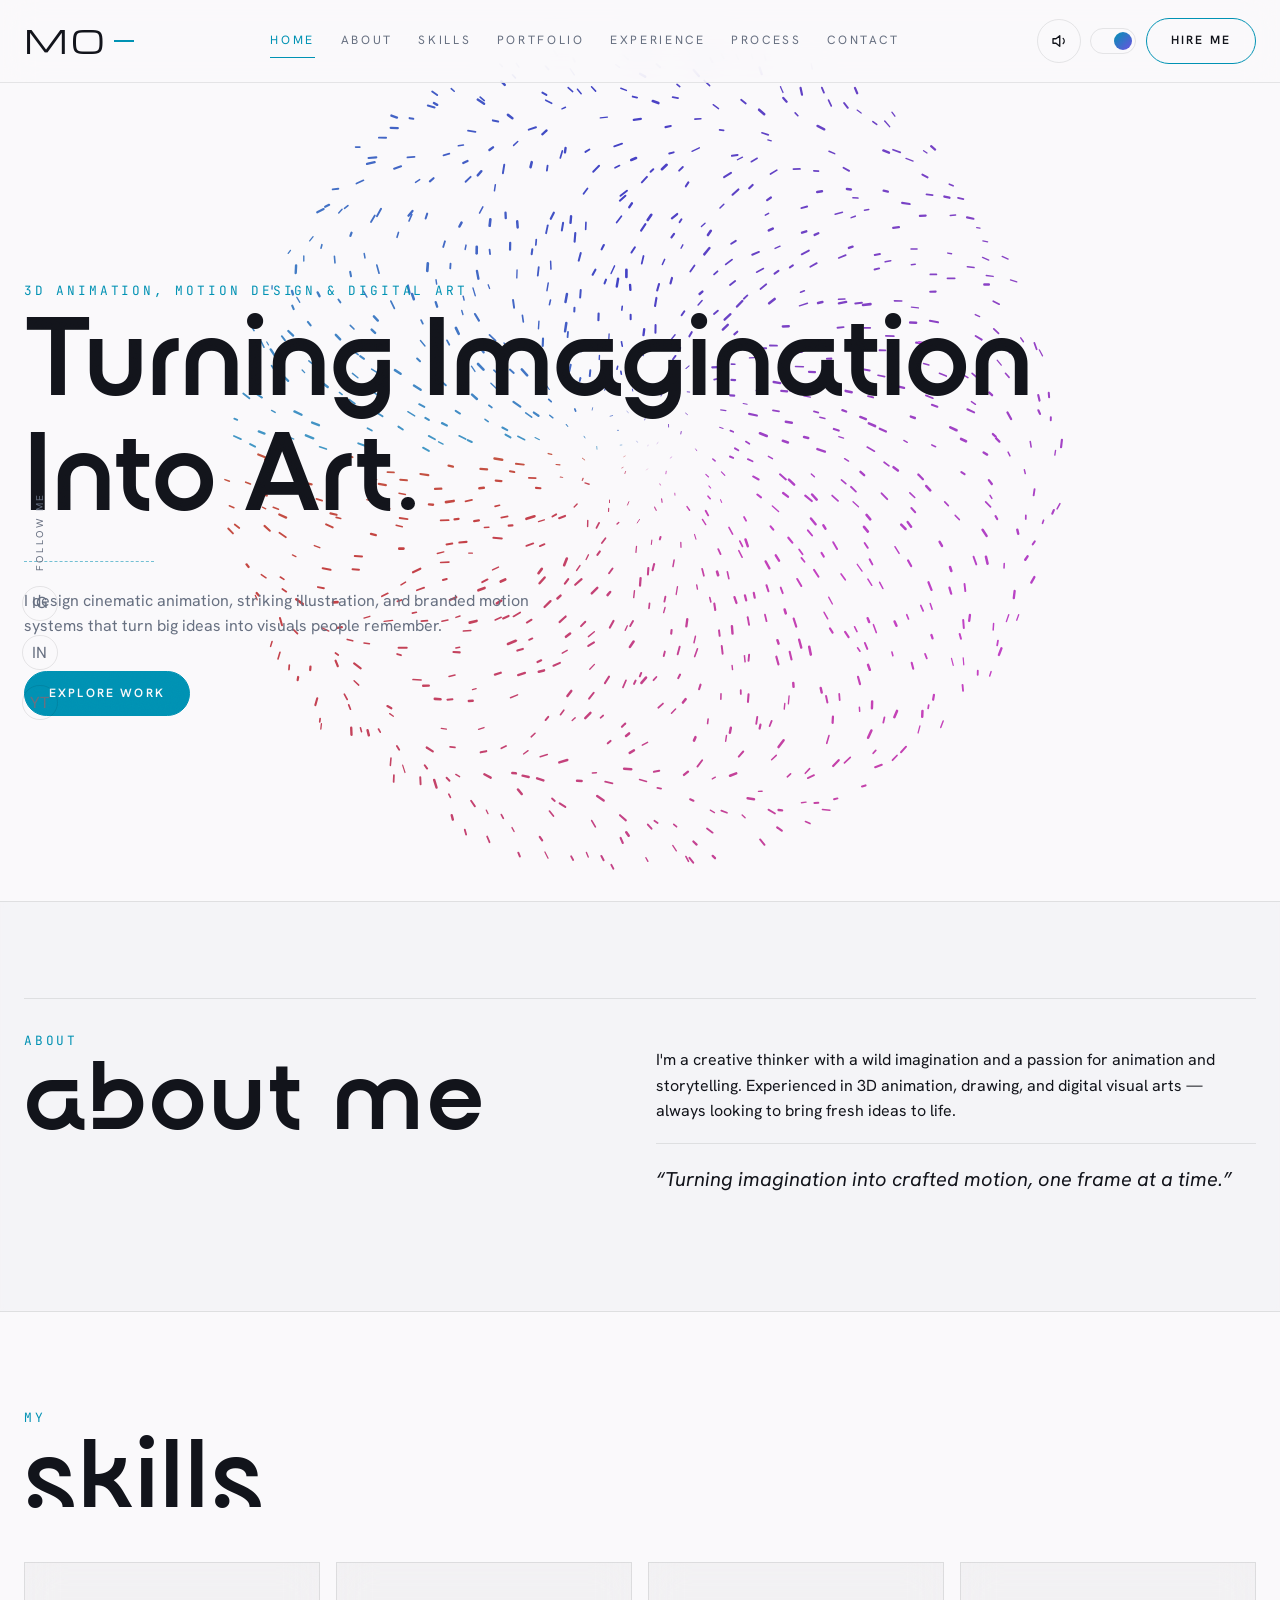
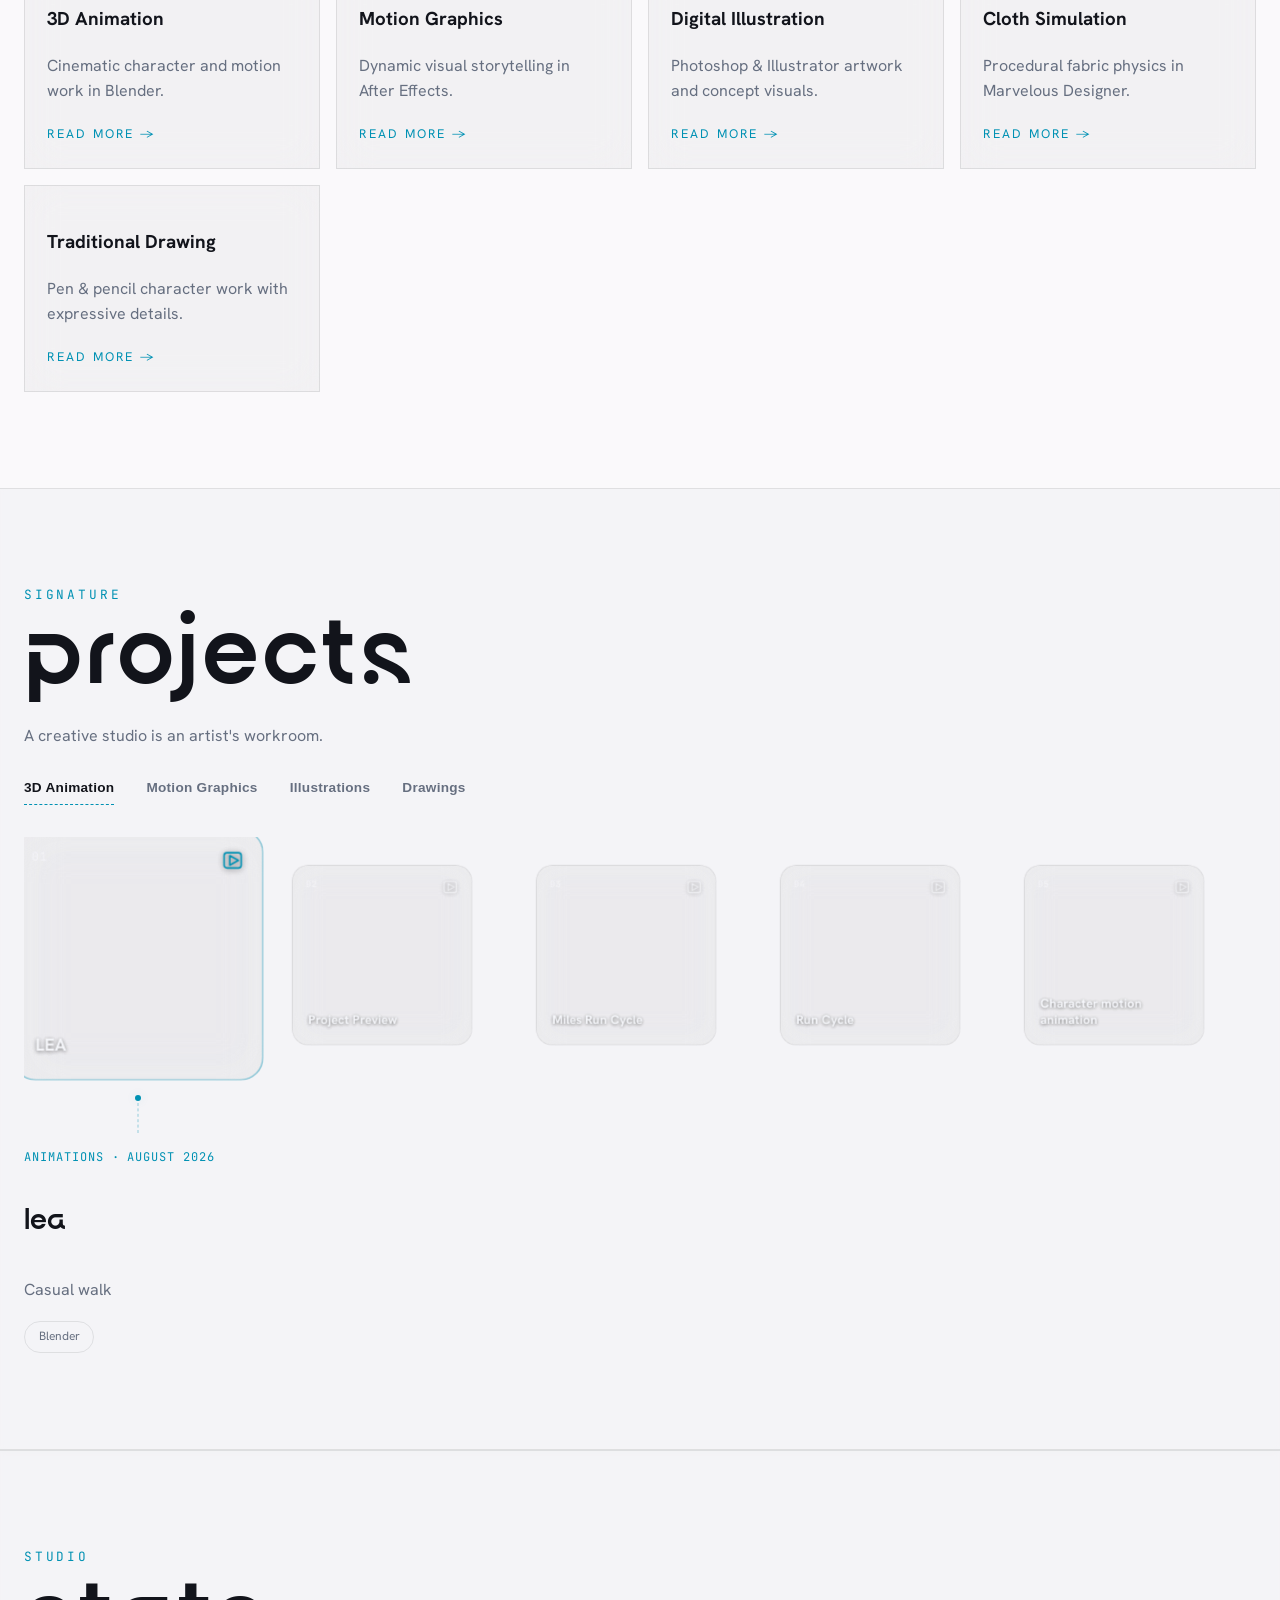
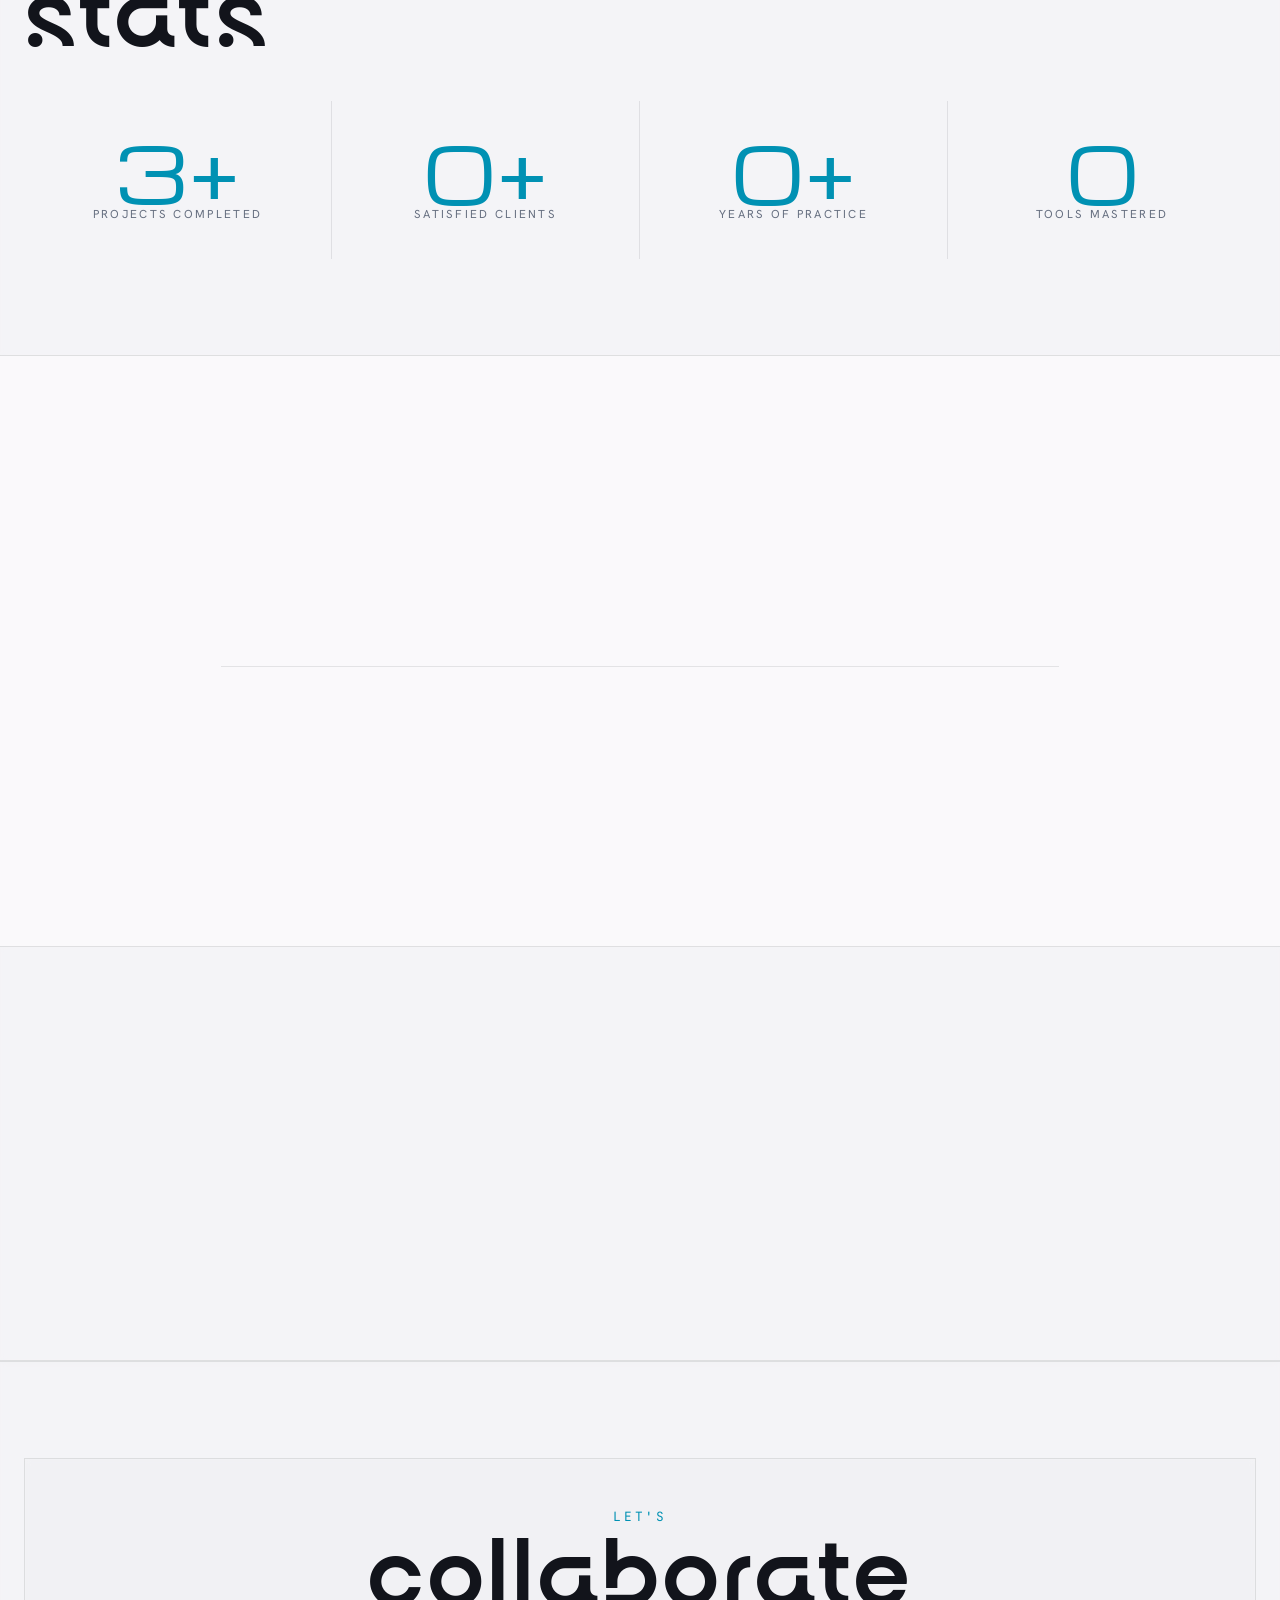
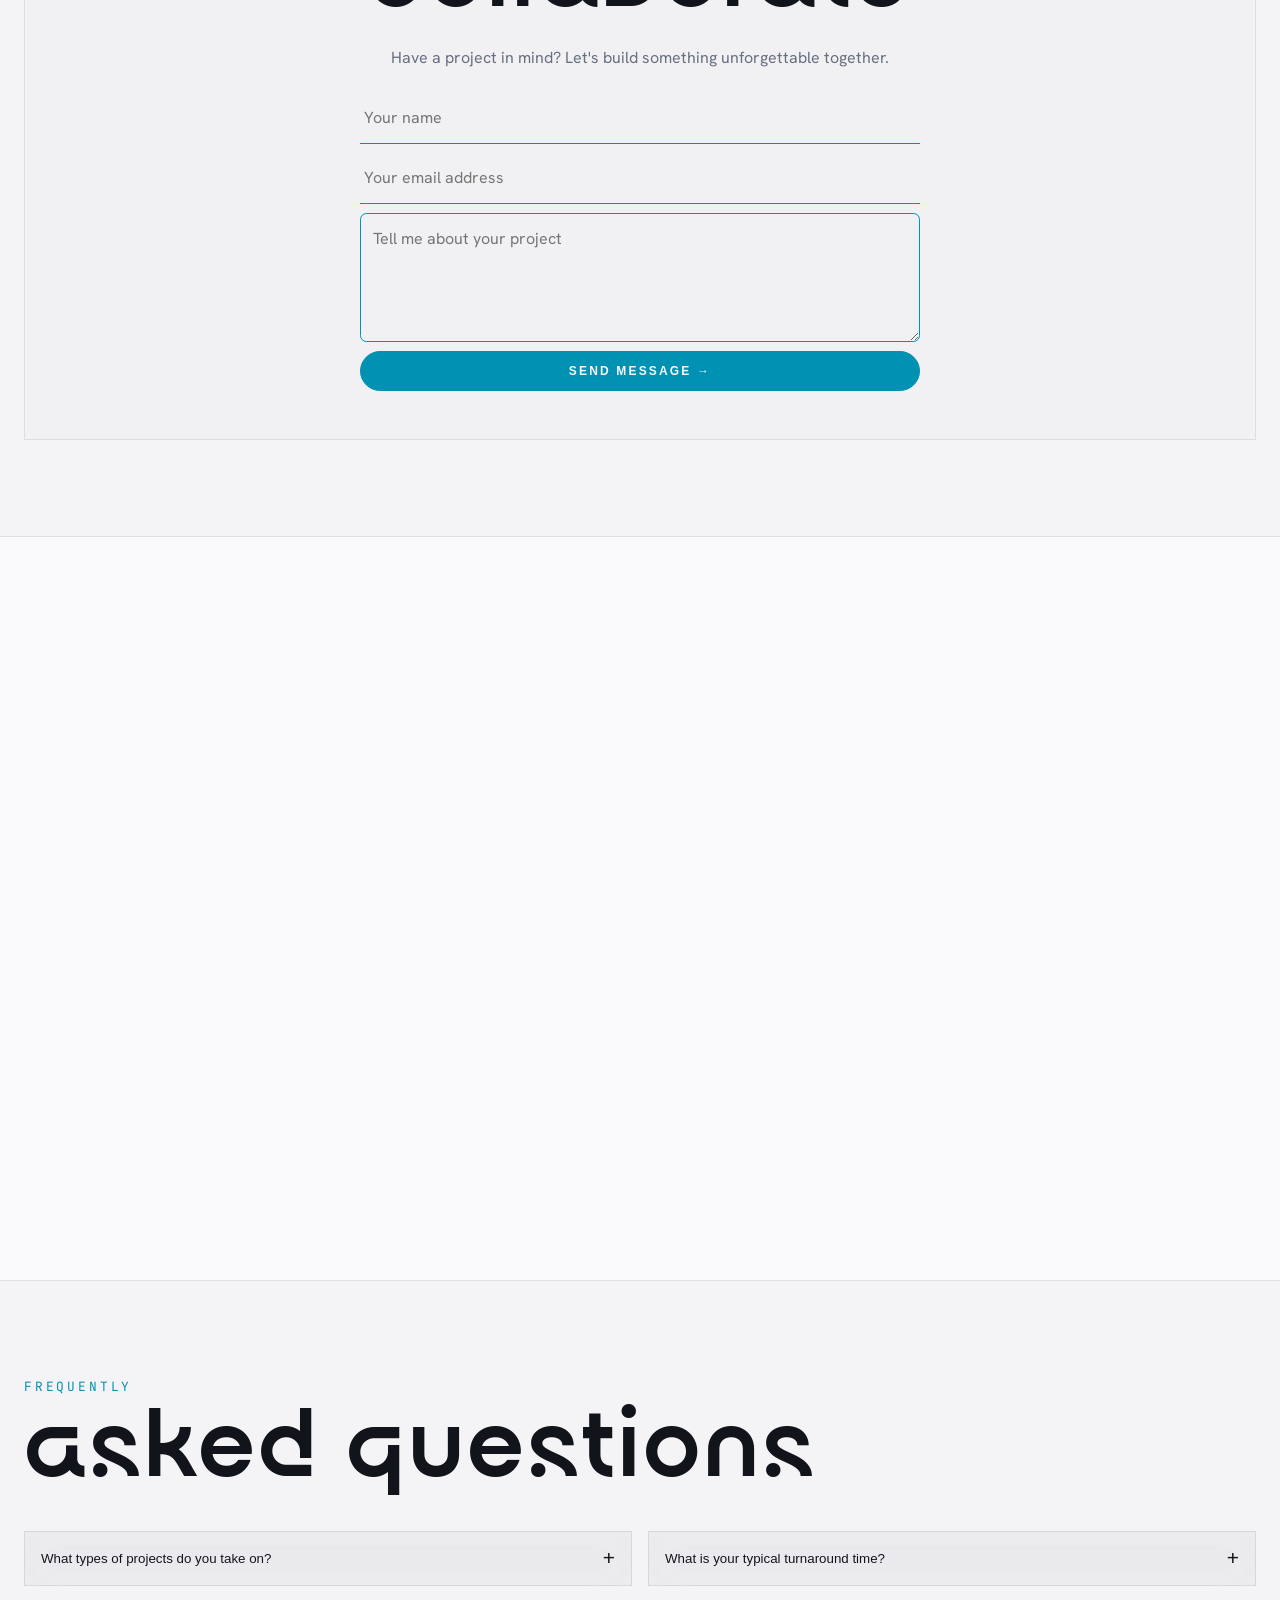
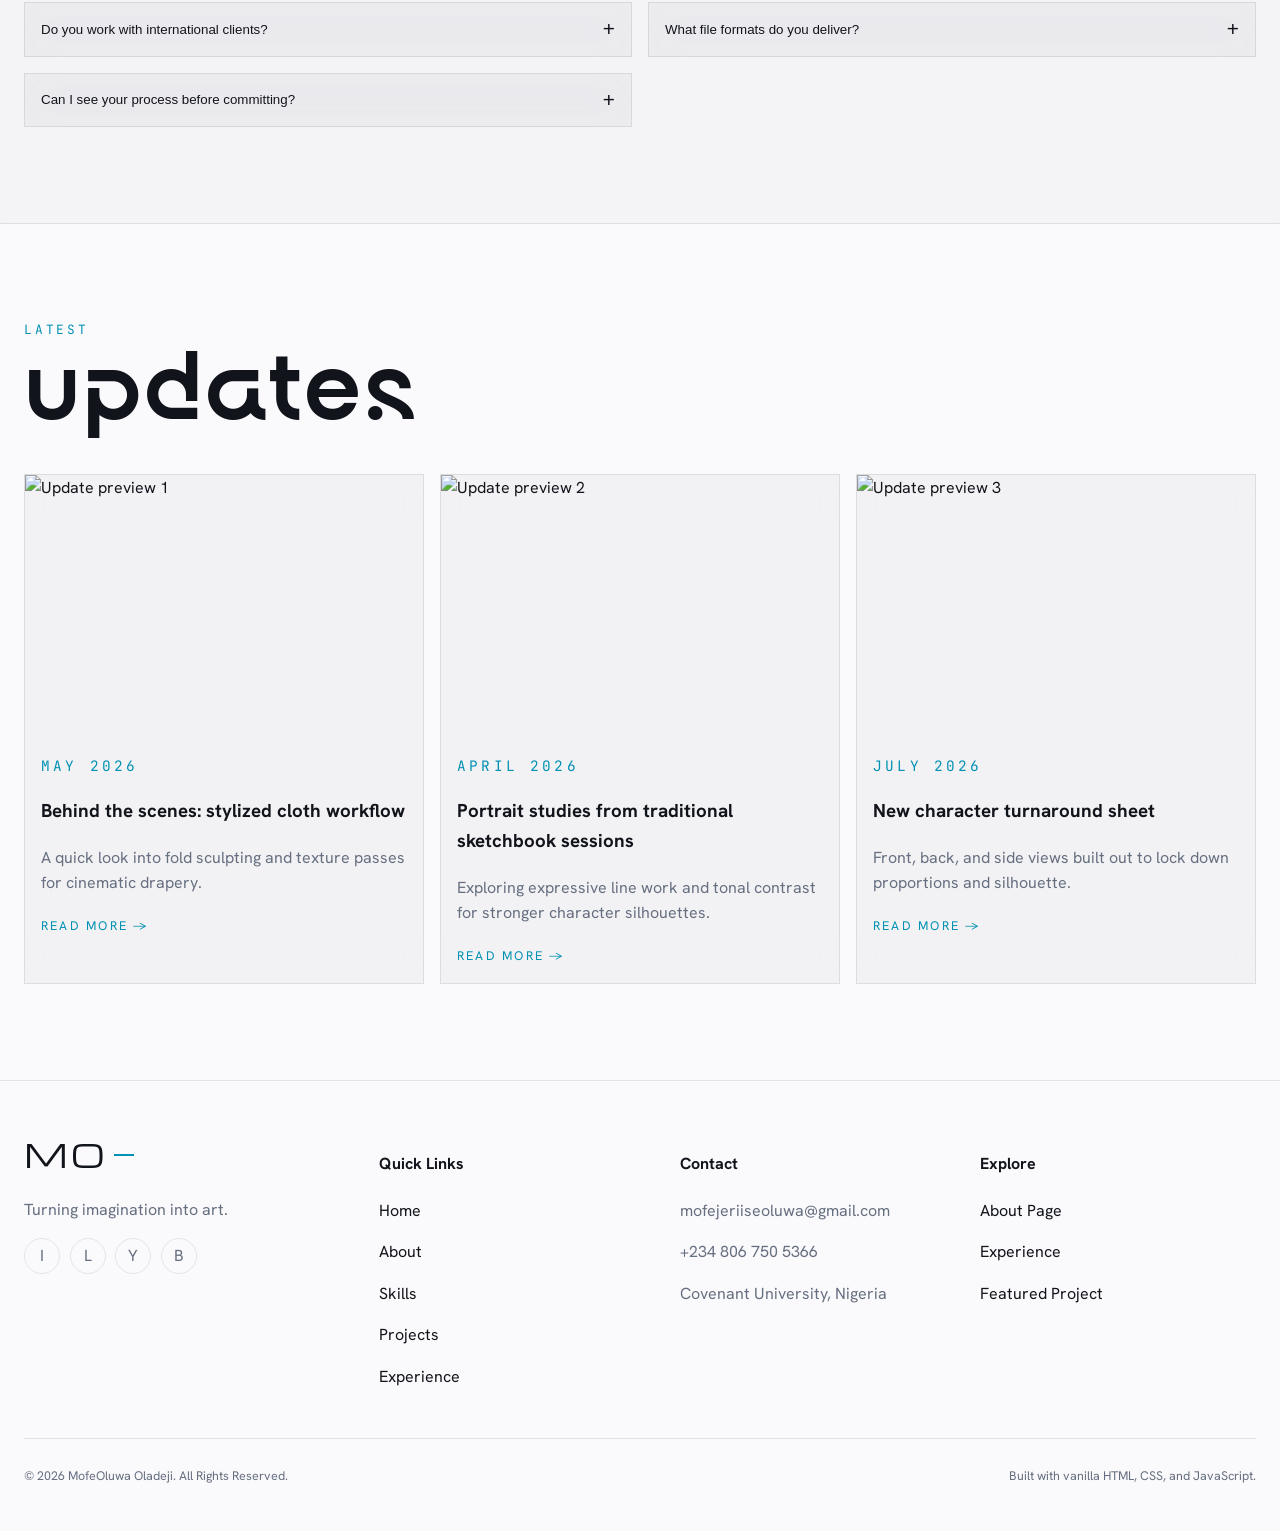
==== commit c3bff471: "Remove the Watch Video link from the Process section" ====
--- a/index.html
+++ b/index.html
@@ -276,7 +276,6 @@
             <p class="muted">Final files exported and delivered in your preferred format.</p>
           </article>
         </div>
-        <p style="margin-top:1.5rem;"><a class="btn btn-outline" href="https://www.youtube.com/watch?v=aqz-KE-bpKQ" target="_blank" rel="noreferrer">Watch Video ▶</a></p>
       </div>
     </section>
 
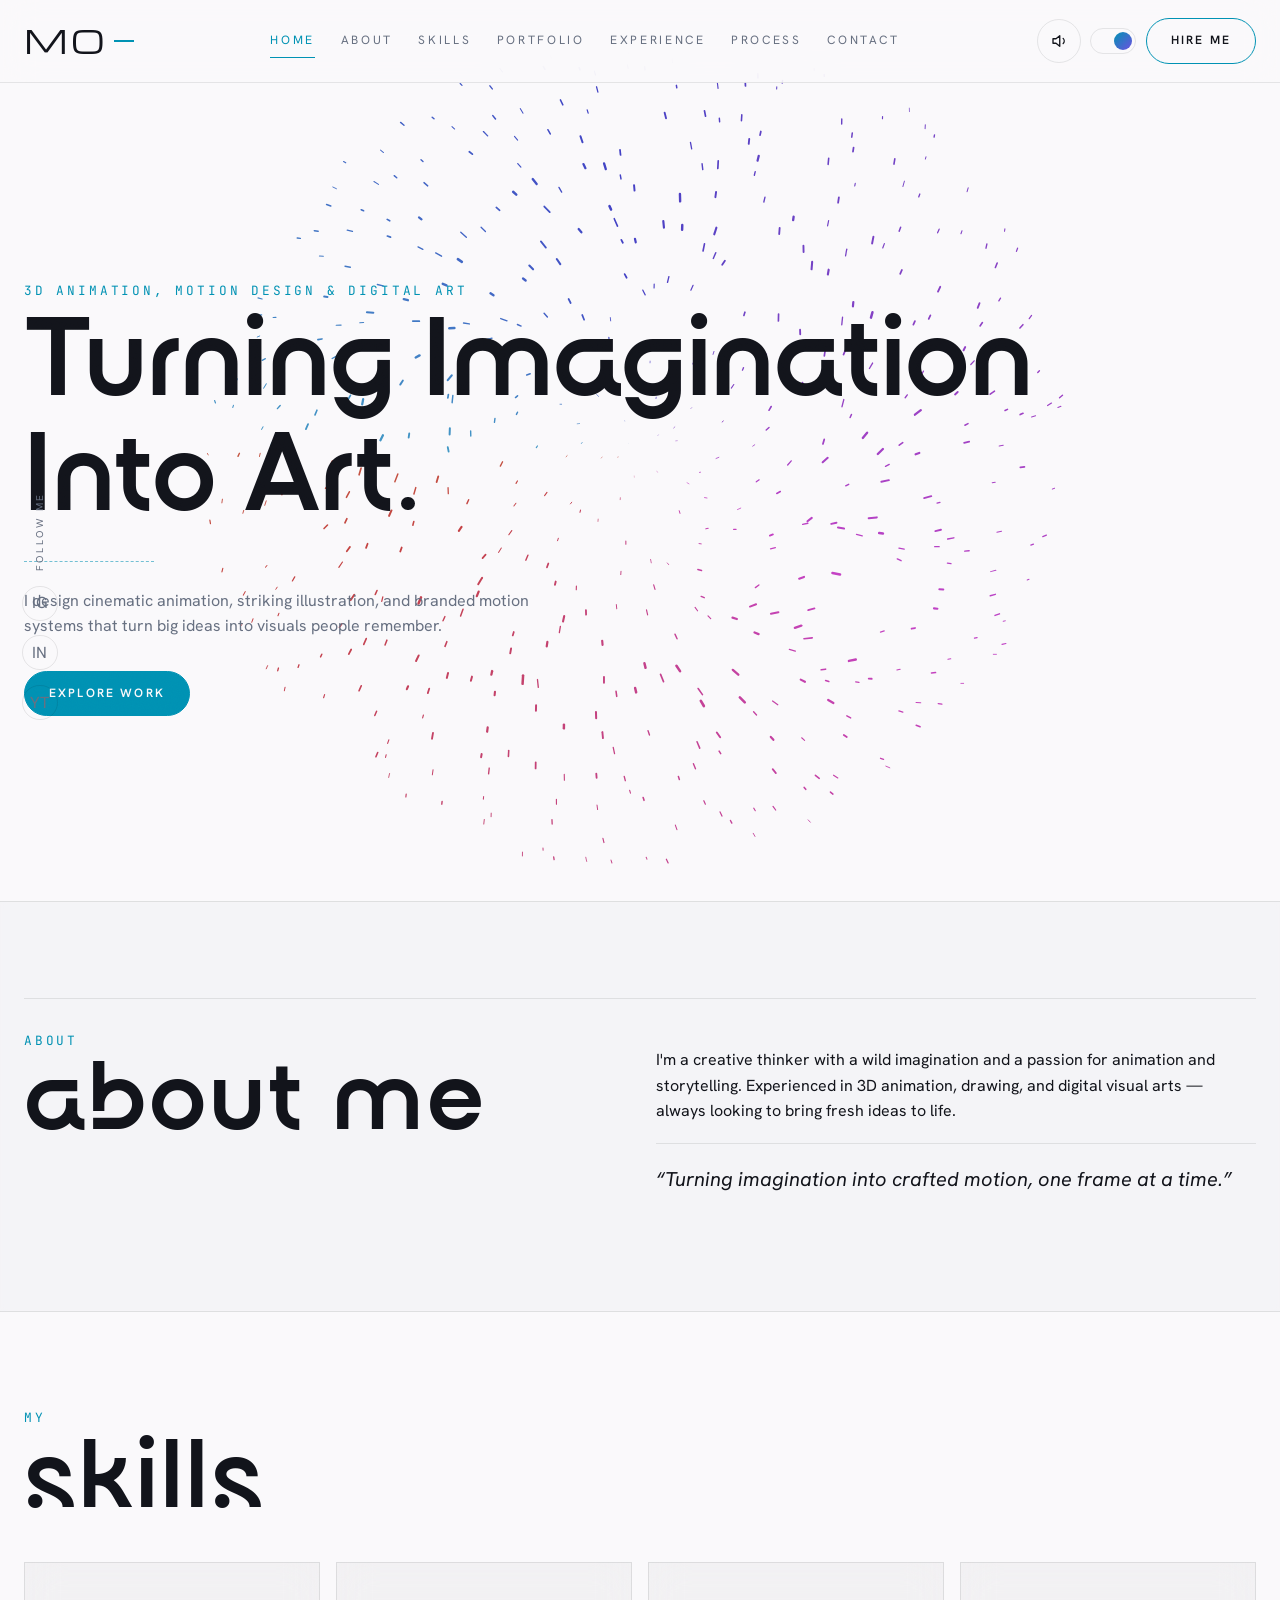
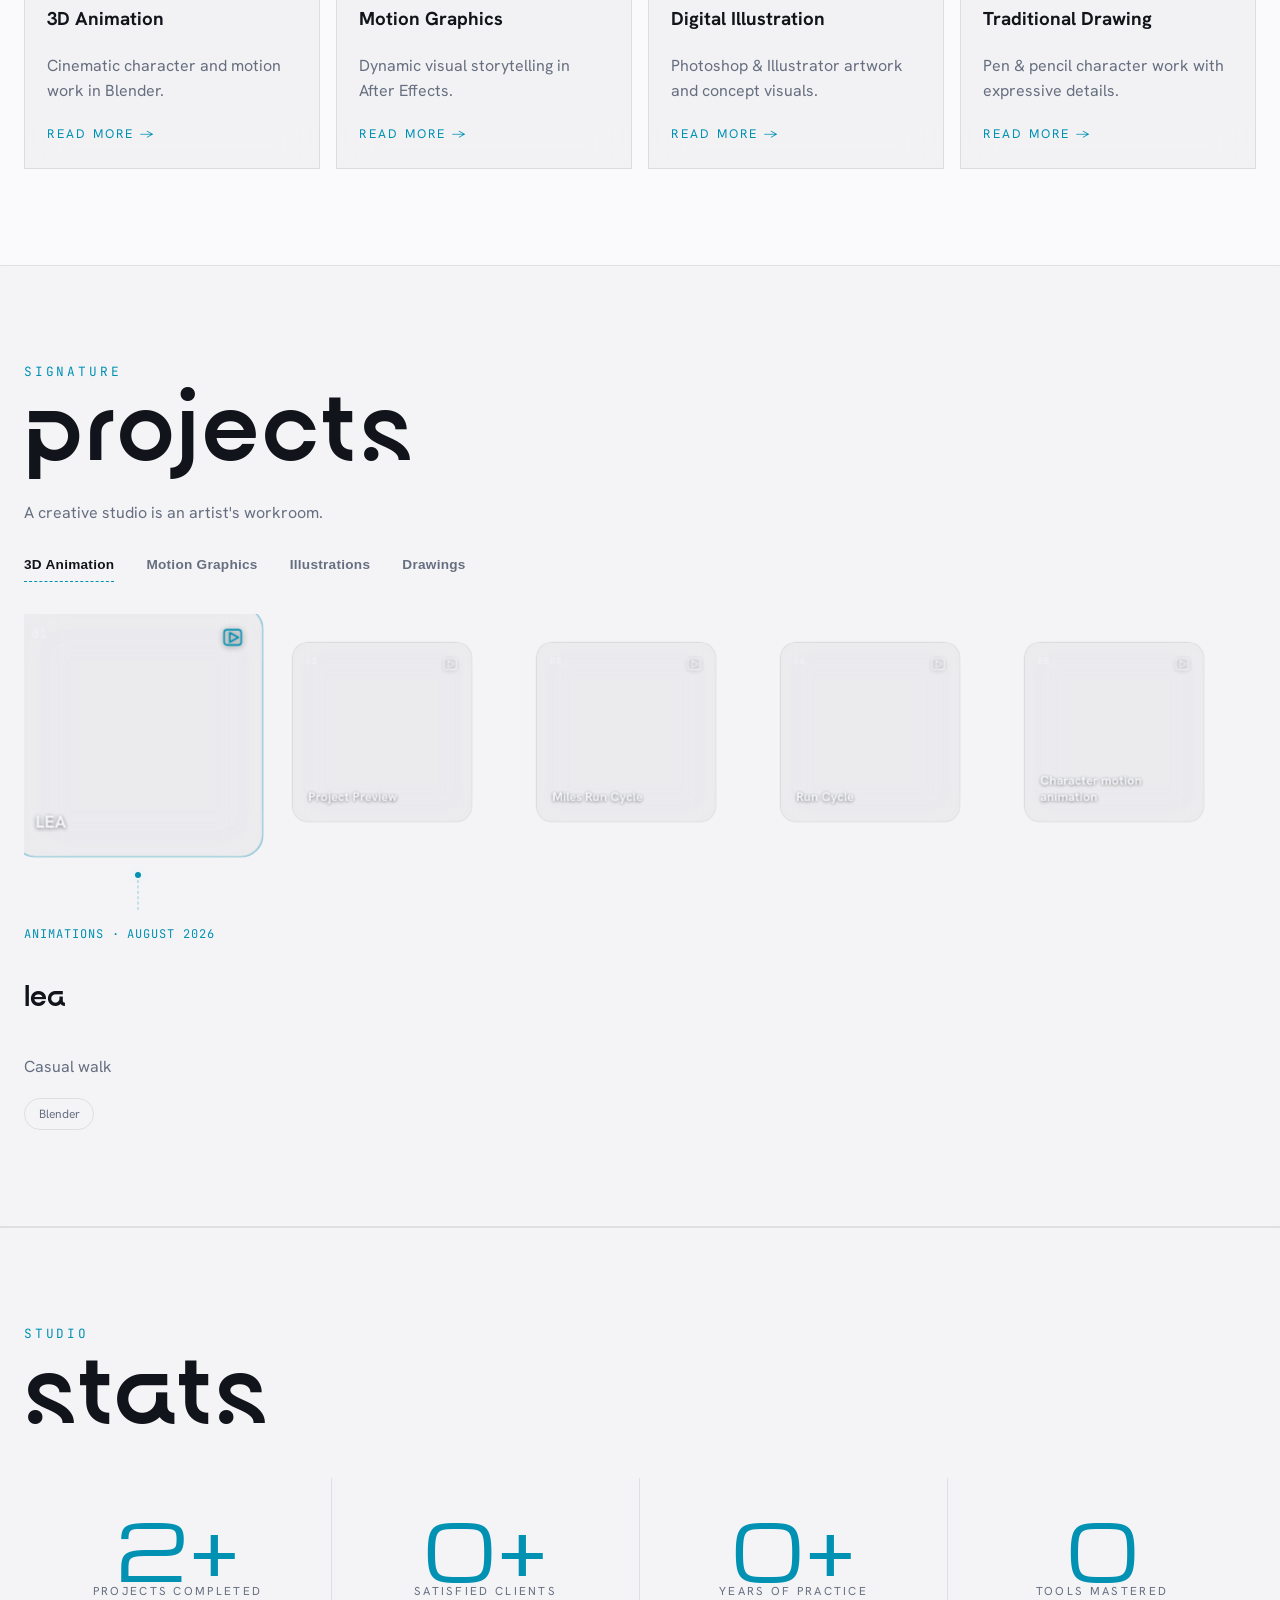
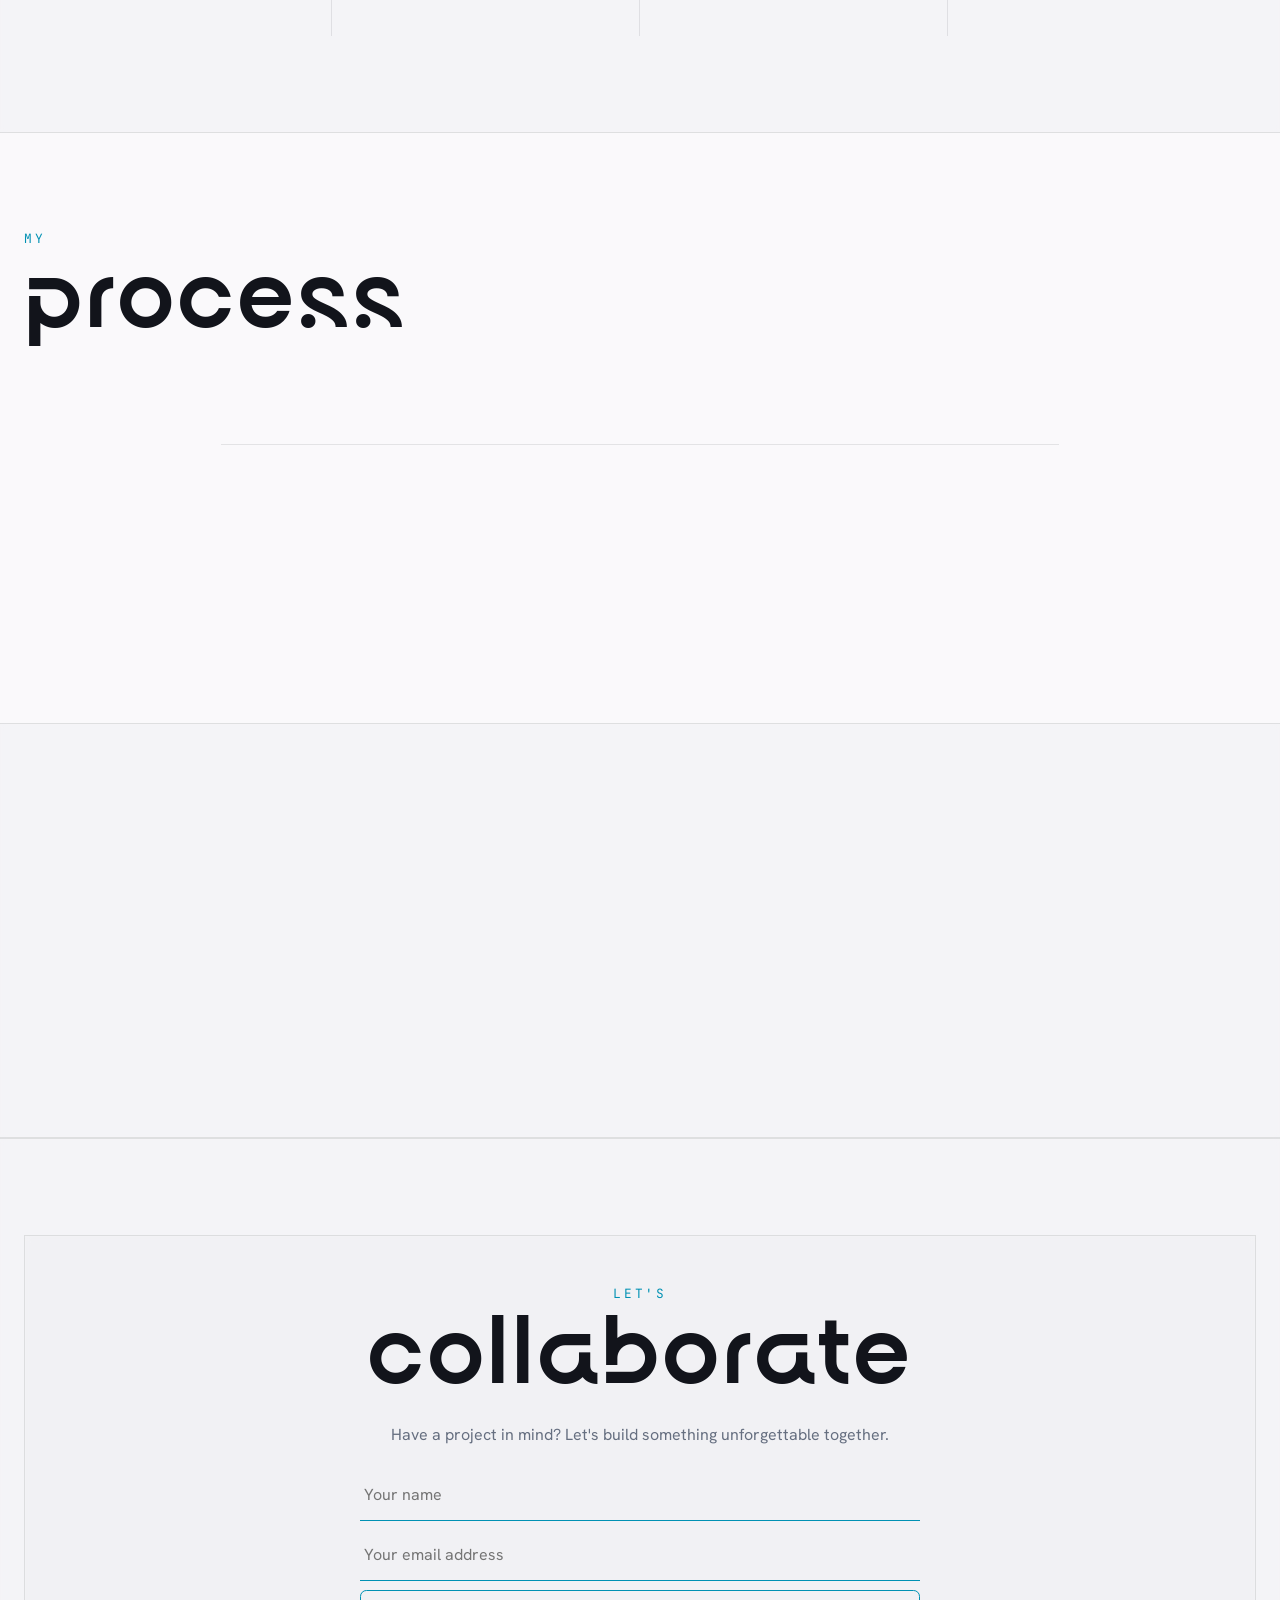
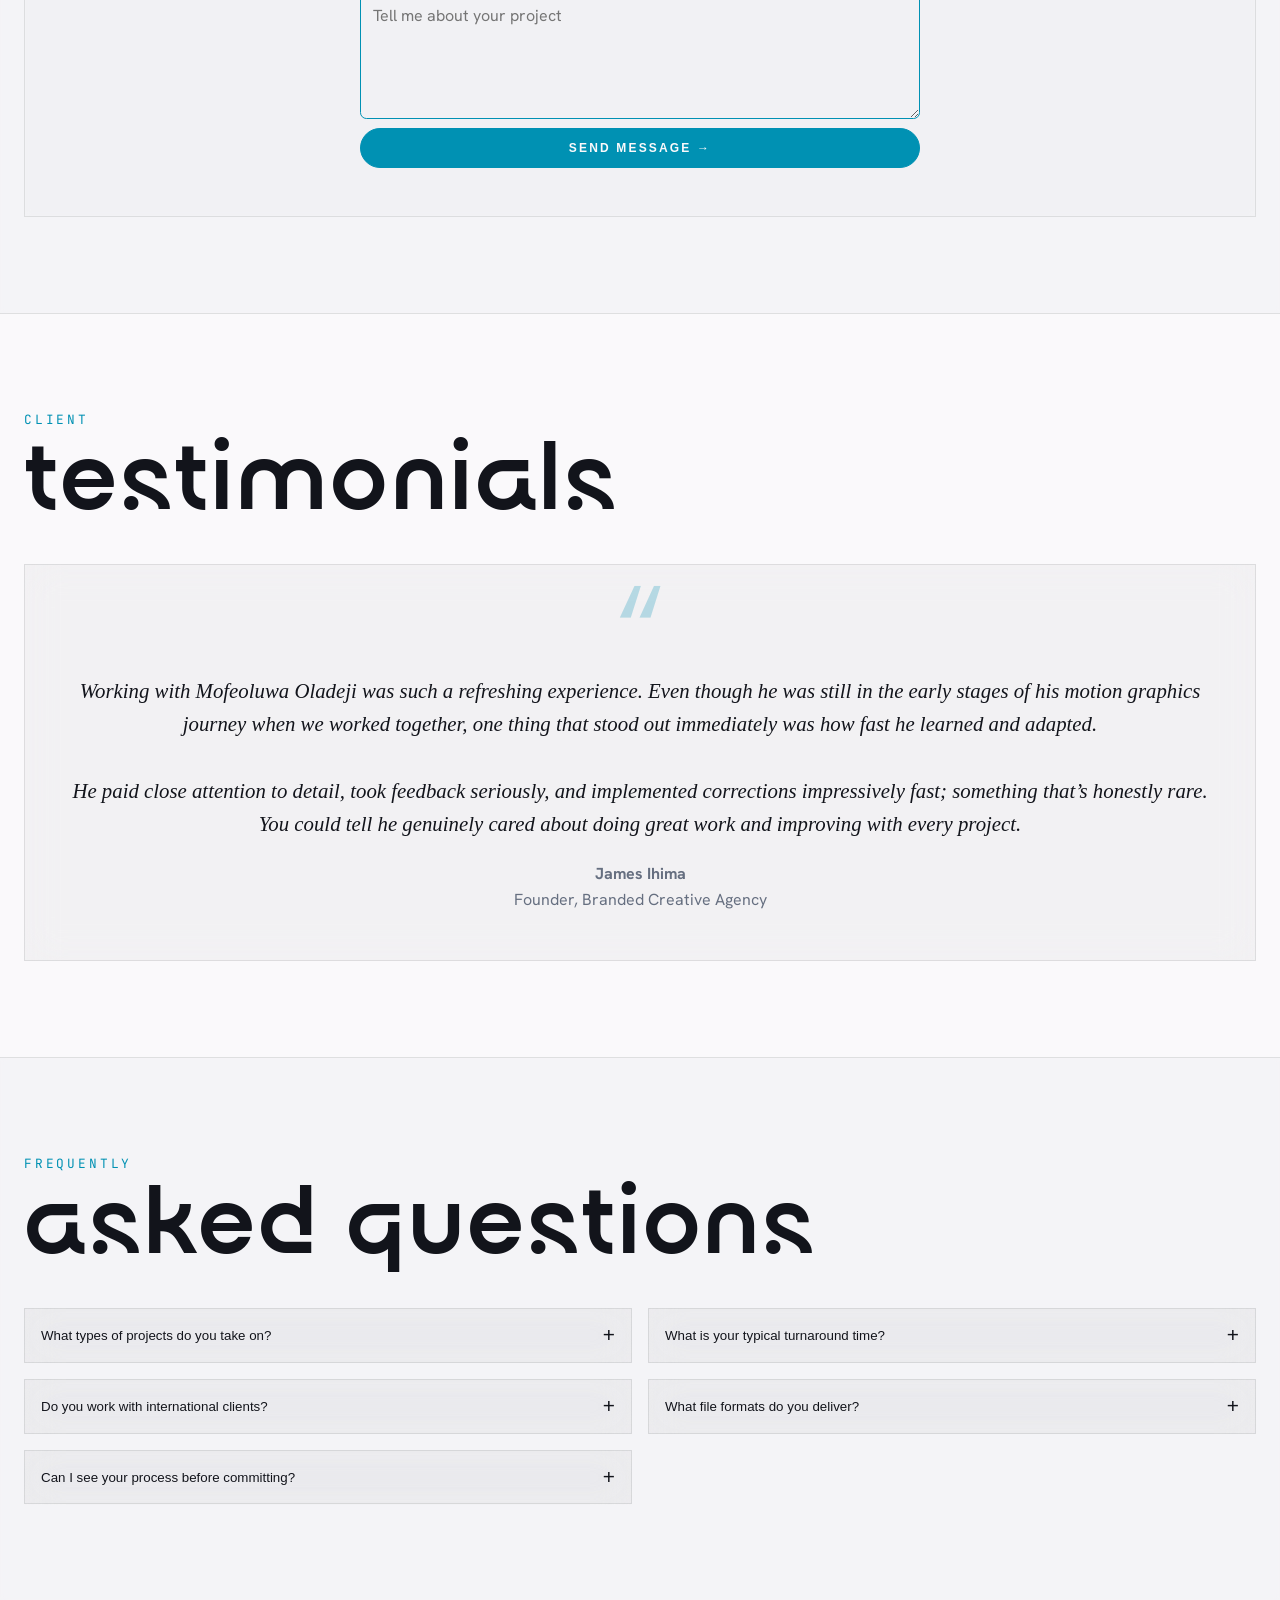
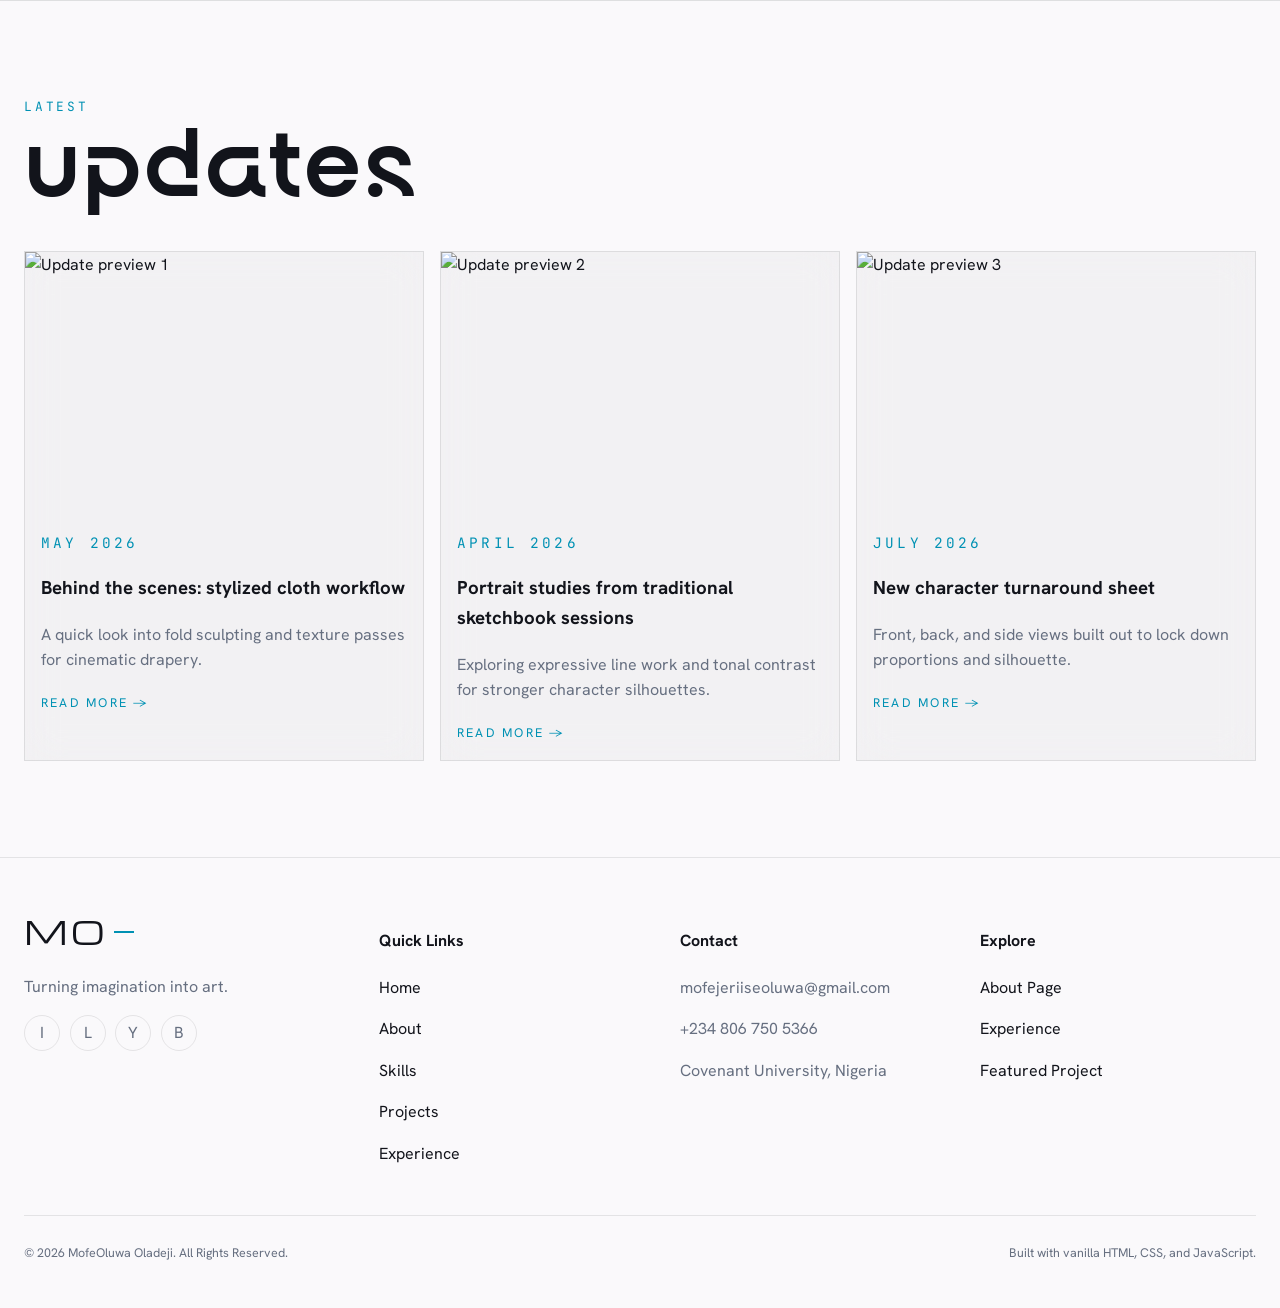
==== commit d0aa6ed0: "Remove Cloth Simulation skill card, make skill cards fully clickable Drops the fourth skill card and" ====
--- a/index.html
+++ b/index.html
@@ -183,36 +183,30 @@
           <h2 class="section-title">Skills</h2>
         </div>
         <div class="cards-grid">
-          <article class="skill-card reveal" data-animate data-stagger-item>
+          <a href="about.html" class="skill-card reveal" data-animate data-stagger-item>
             <div class="skill-icon"></div>
             <h3>3D Animation</h3>
             <p class="muted">Cinematic character and motion work in Blender.</p>
-            <a href="about.html" class="read-link">Read More →</a>
-          </article>
-          <article class="skill-card reveal" data-animate data-stagger-item>
+            <span class="read-link">Read More →</span>
+          </a>
+          <a href="about.html" class="skill-card reveal" data-animate data-stagger-item>
             <div class="skill-icon"></div>
             <h3>Motion Graphics</h3>
             <p class="muted">Dynamic visual storytelling in After Effects.</p>
-            <a href="about.html" class="read-link">Read More →</a>
-          </article>
-          <article class="skill-card reveal" data-animate data-stagger-item>
+            <span class="read-link">Read More →</span>
+          </a>
+          <a href="about.html" class="skill-card reveal" data-animate data-stagger-item>
             <div class="skill-icon"></div>
             <h3>Digital Illustration</h3>
             <p class="muted">Photoshop & Illustrator artwork and concept visuals.</p>
-            <a href="about.html" class="read-link">Read More →</a>
-          </article>
-          <article class="skill-card reveal" data-animate data-stagger-item>
-            <div class="skill-icon"></div>
-            <h3>Cloth Simulation</h3>
-            <p class="muted">Procedural fabric physics in Marvelous Designer.</p>
-            <a href="about.html" class="read-link">Read More →</a>
-          </article>
-          <article class="skill-card reveal" data-animate data-stagger-item>
+            <span class="read-link">Read More →</span>
+          </a>
+          <a href="about.html" class="skill-card reveal" data-animate data-stagger-item>
             <div class="skill-icon"></div>
             <h3>Traditional Drawing</h3>
             <p class="muted">Pen & pencil character work with expressive details.</p>
-            <a href="about.html" class="read-link">Read More →</a>
-          </article>
+            <span class="read-link">Read More →</span>
+          </a>
         </div>
       </div>
     </section>
--- a/styles.css
+++ b/styles.css
@@ -647,7 +647,10 @@
 }
 
 .skill-card {
+  display: block;
   padding: 1.4rem;
+  color: inherit;
+  text-decoration: none;
   transition: transform 0.3s ease, border-color 0.3s ease, box-shadow 0.3s ease;
 }
 
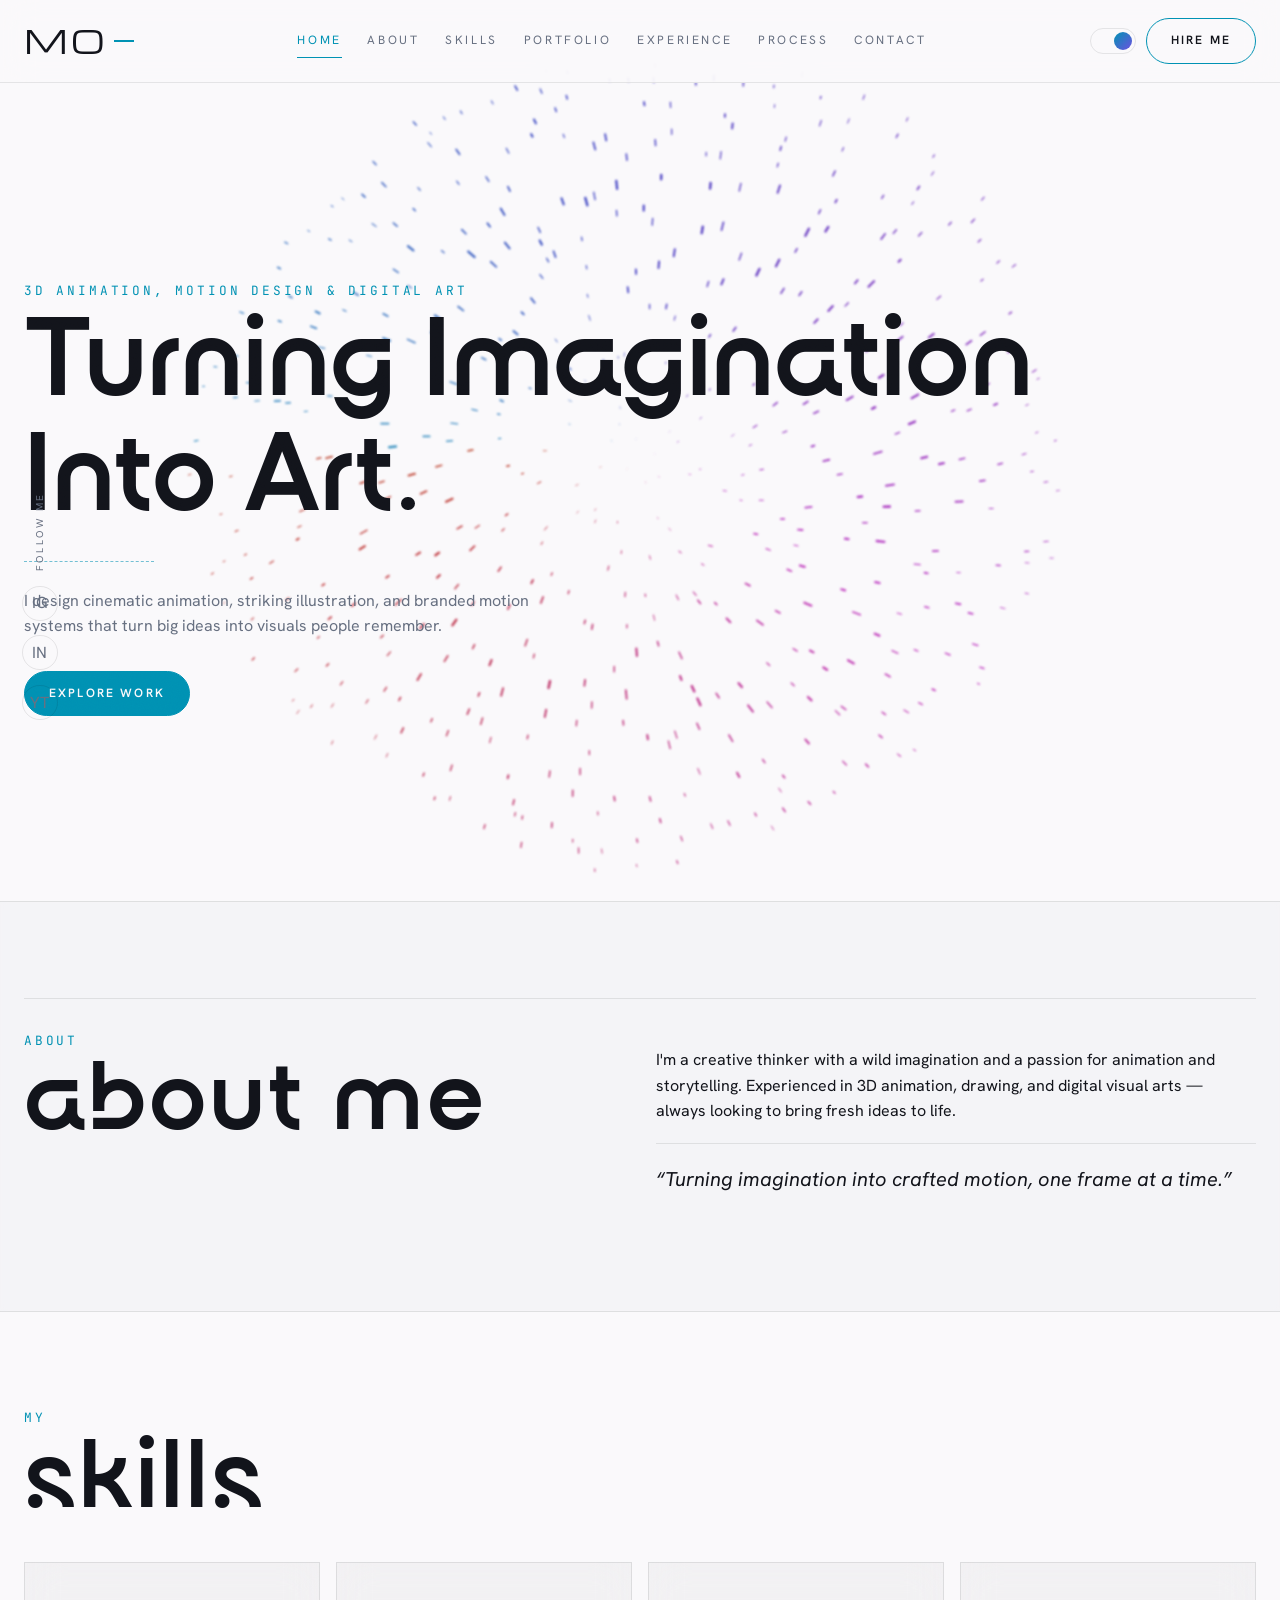
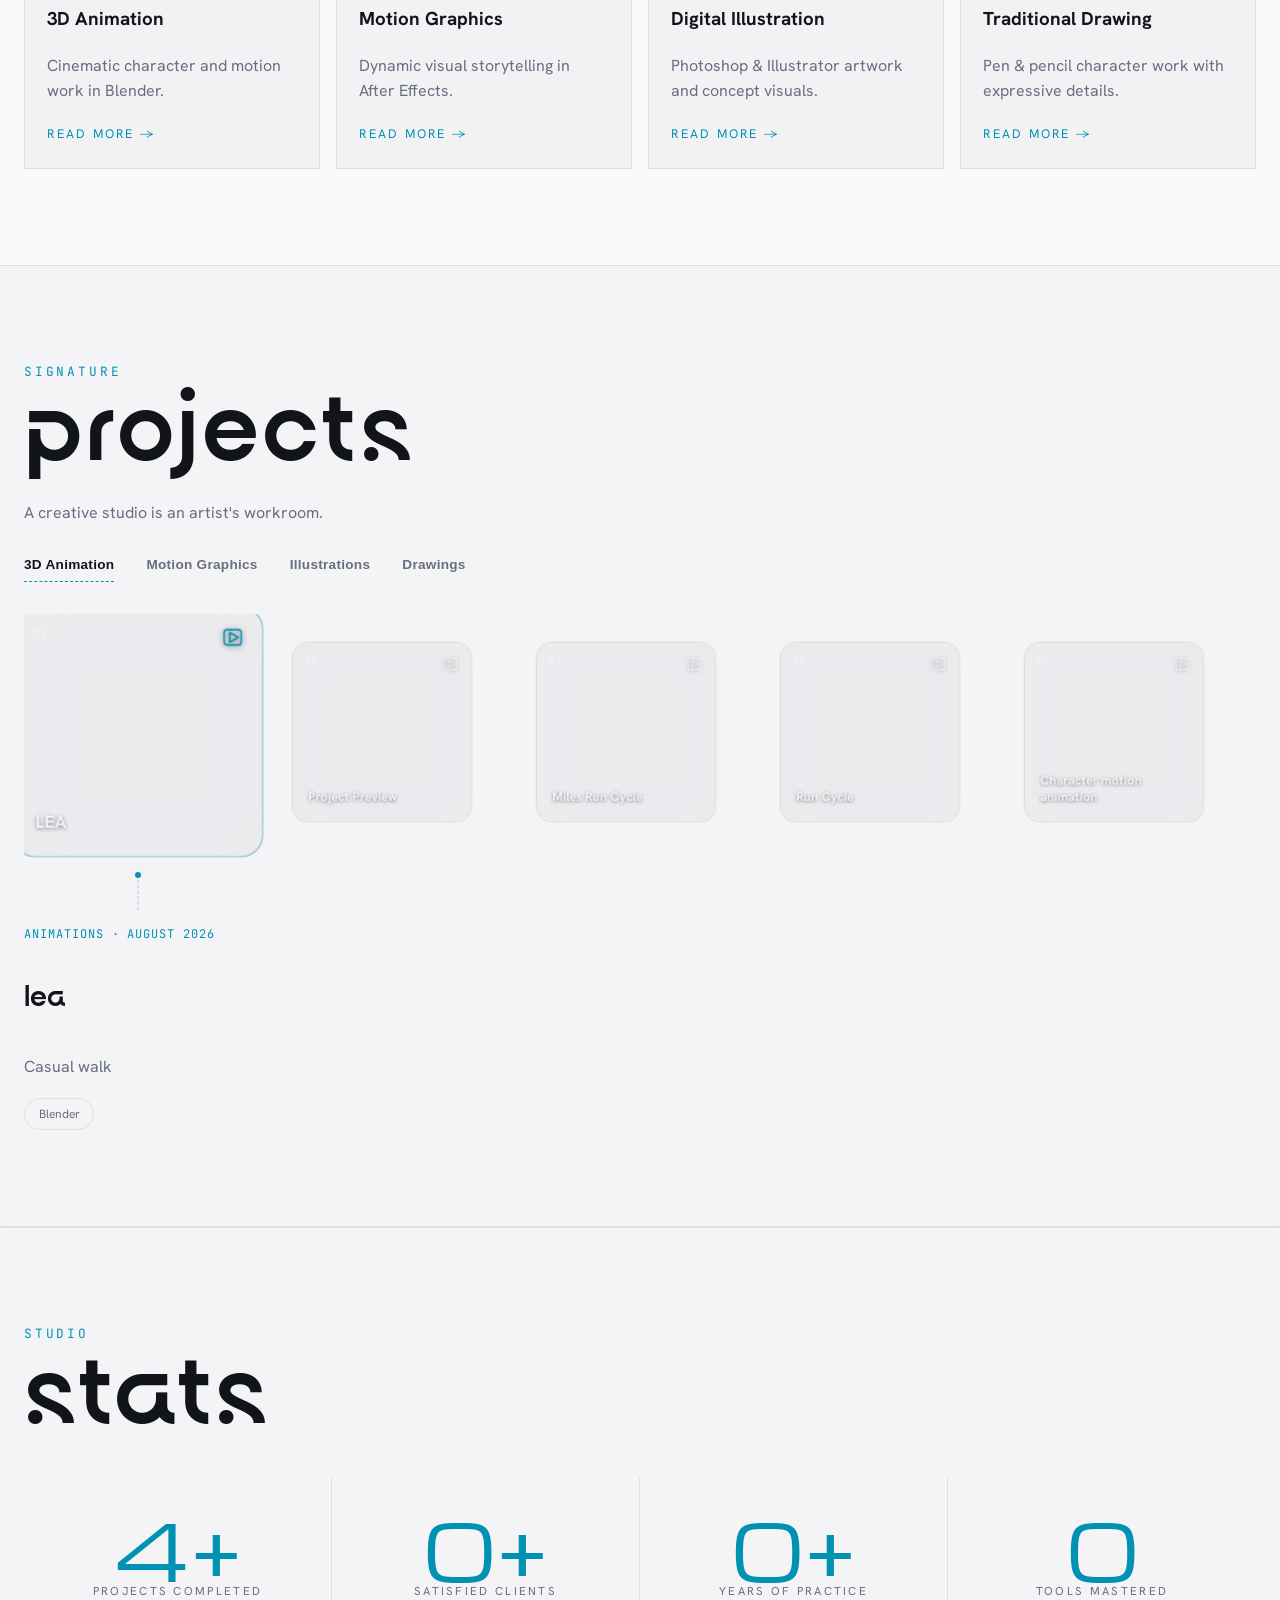
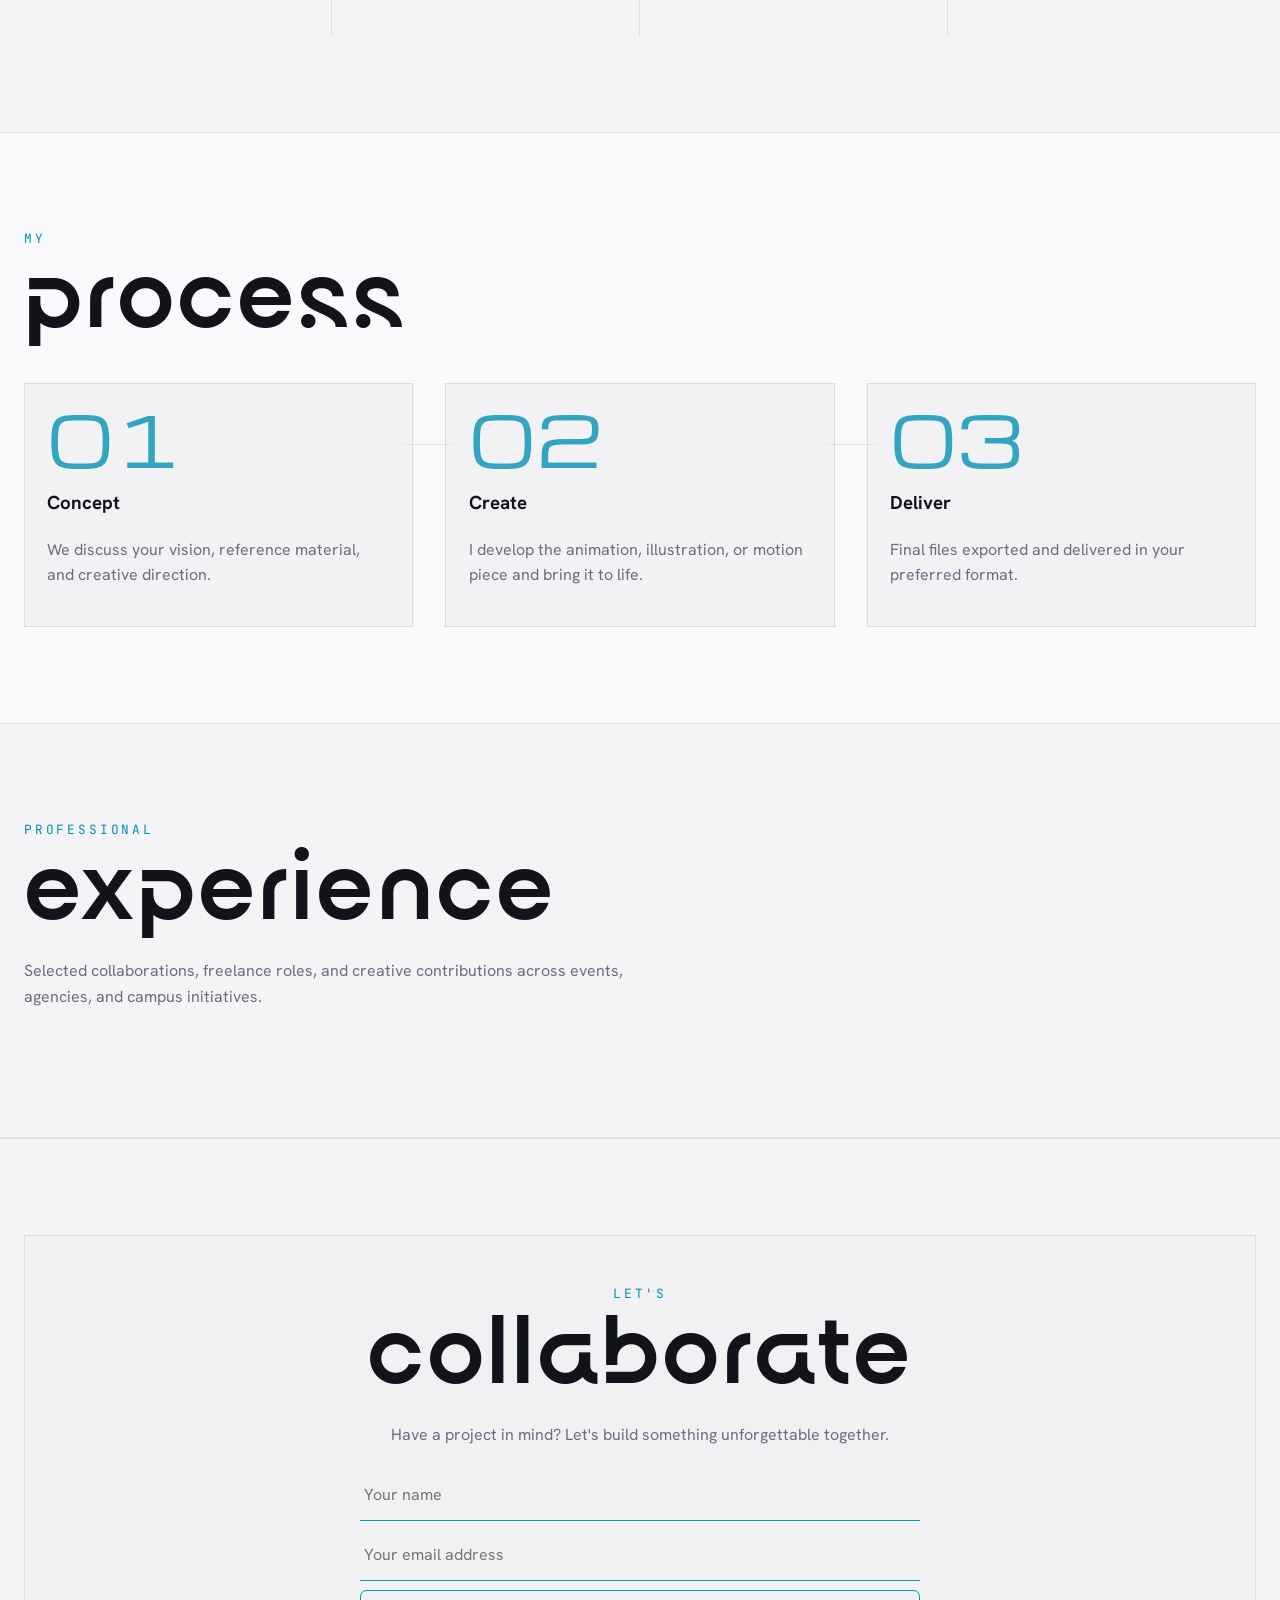
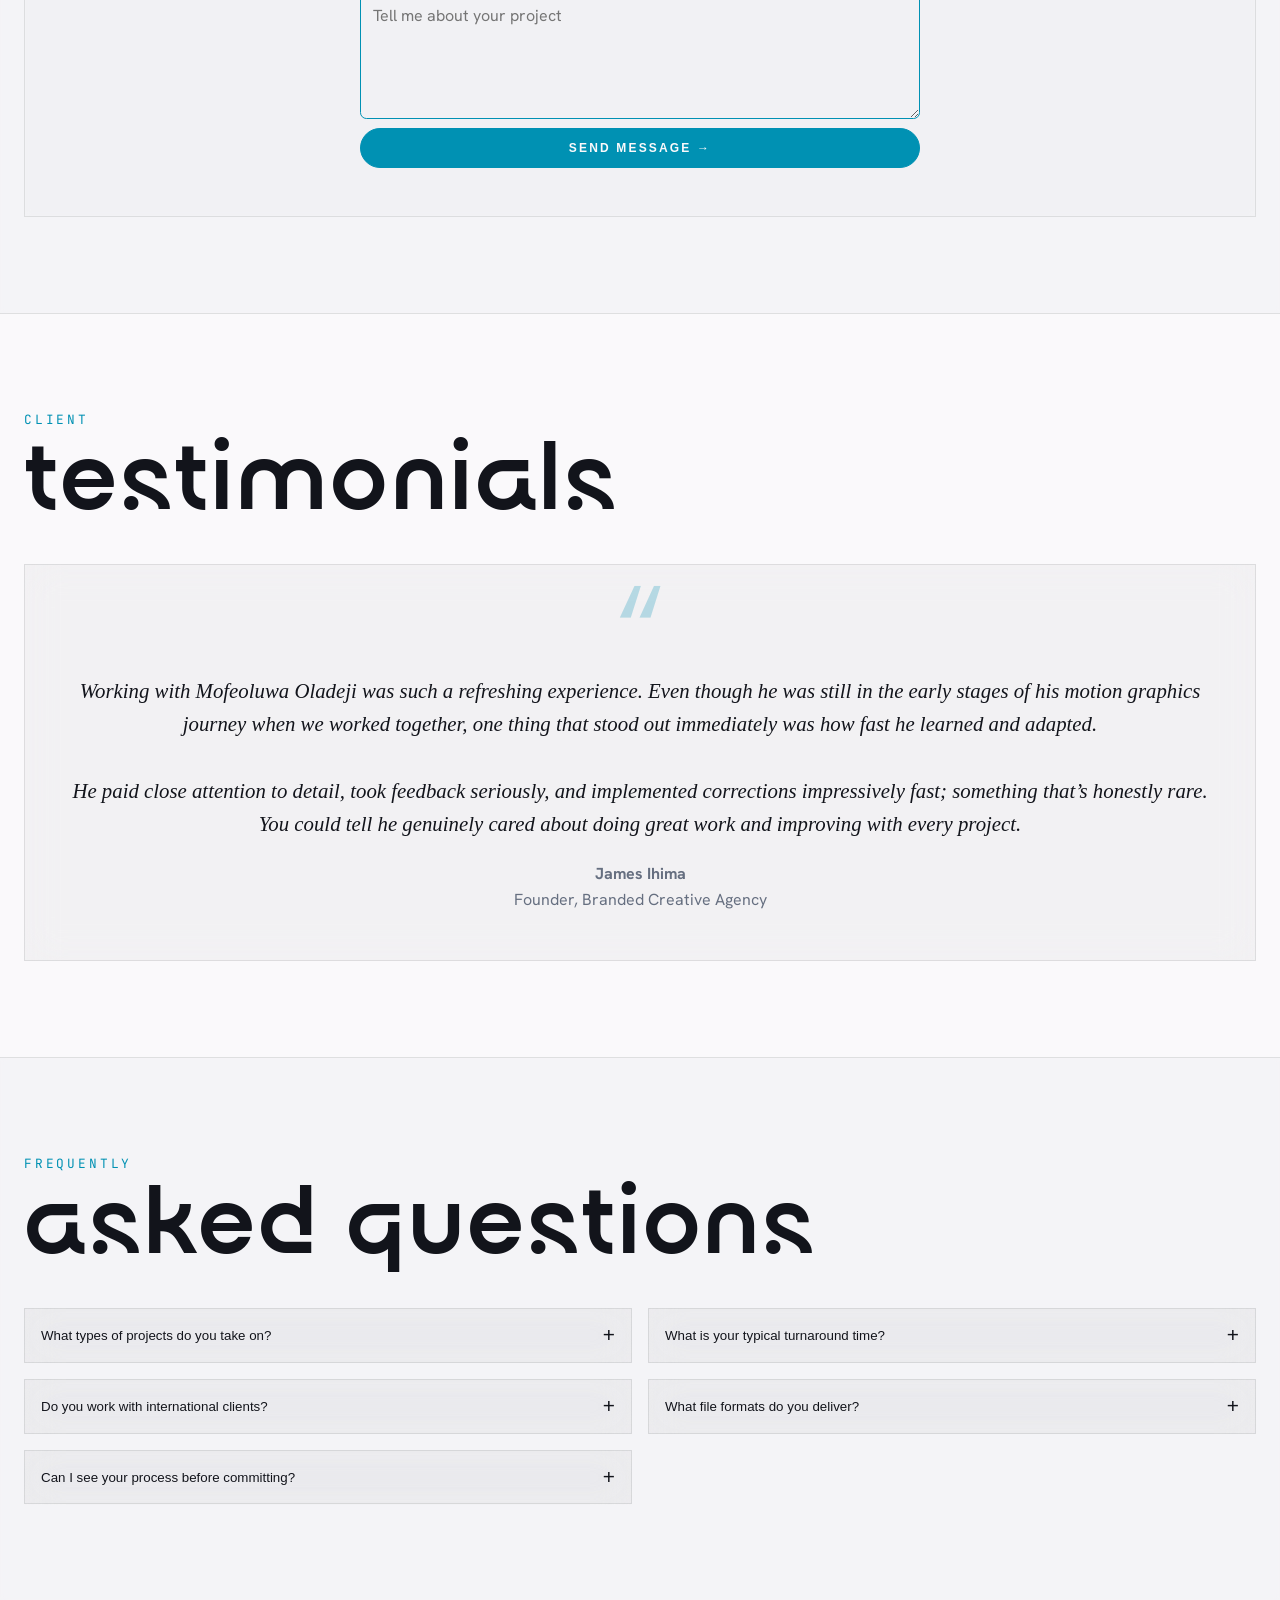
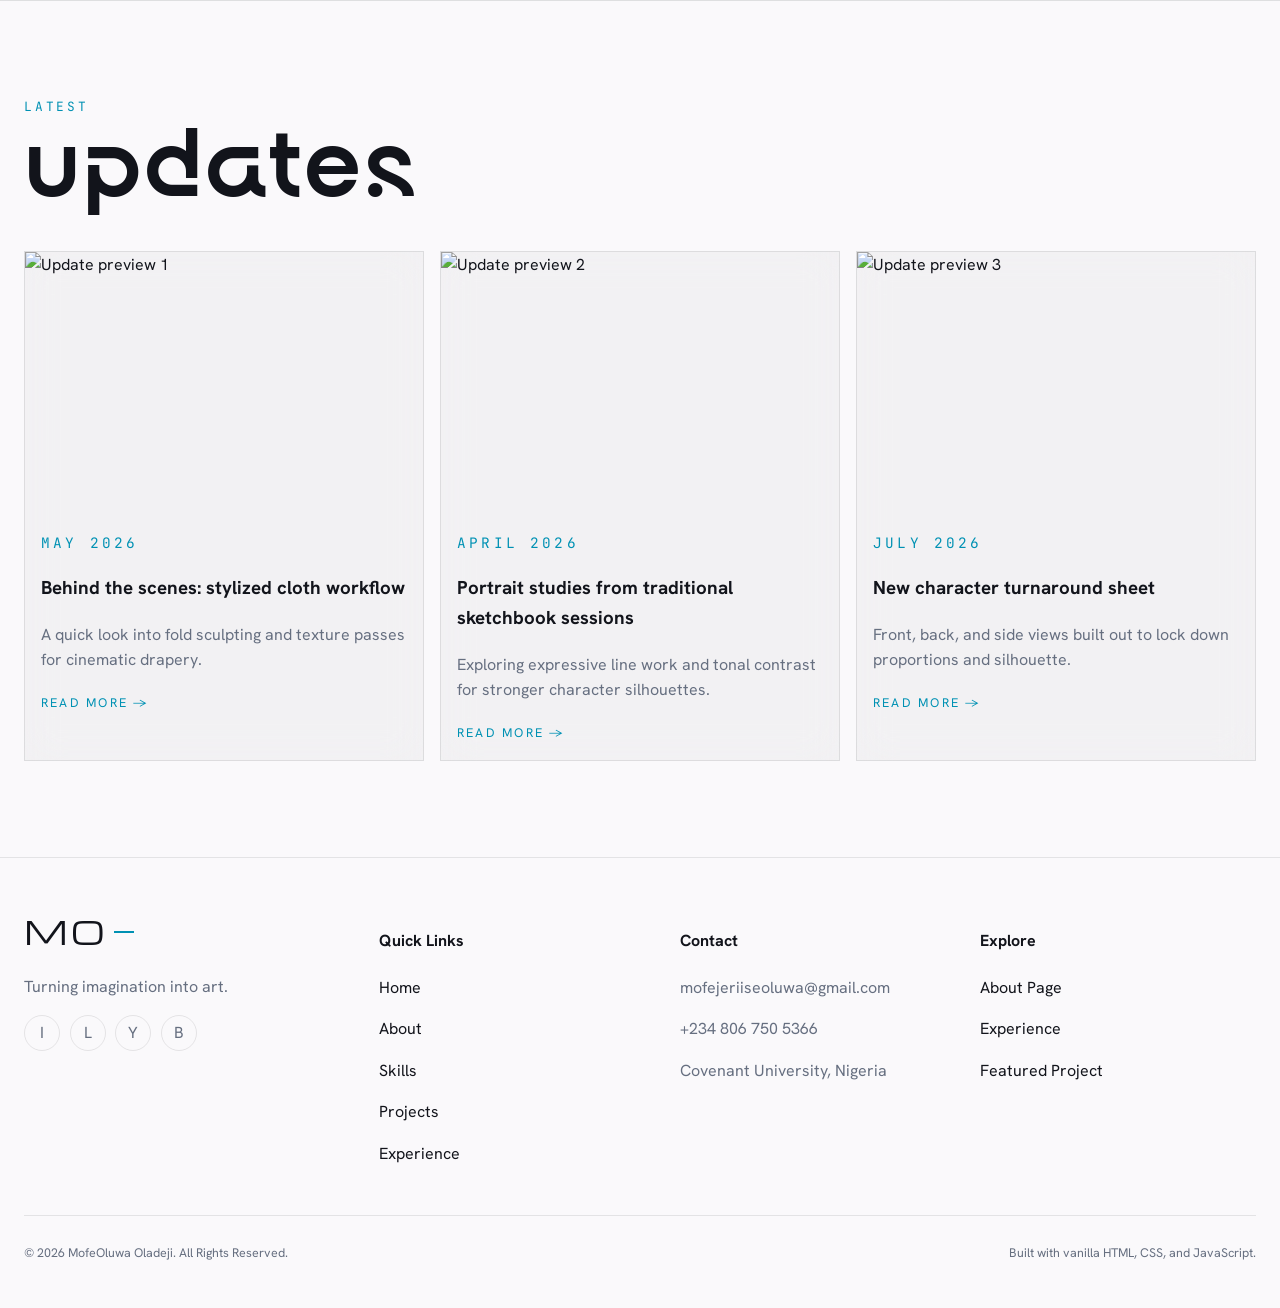
==== commit 595d9328: "Remove the sound feature entirely Drops the Web Audio synth (chimes, reverb, ambient tune), the soun" ====
--- a/index.html
+++ b/index.html
@@ -115,10 +115,6 @@
         <a class="nav-link" href="#contact">Contact</a>
       </nav>
       <div class="header-tools">
-        <button id="sound-toggle" class="sound-toggle" aria-pressed="true" aria-label="Toggle interface sound">
-          <svg class="icon-on" viewBox="0 0 24 24" fill="none" stroke="currentColor" stroke-width="1.8" stroke-linecap="round" stroke-linejoin="round"><path d="M4 9v6h4l5 4V5L8 9H4z"/><path d="M17.5 8.5a5 5 0 0 1 0 7"/></svg>
-          <svg class="icon-off" viewBox="0 0 24 24" fill="none" stroke="currentColor" stroke-width="1.8" stroke-linecap="round" stroke-linejoin="round"><path d="M4 9v6h4l5 4V5L8 9H4z"/><path d="M18 9l5 6M23 9l-5 6"/></svg>
-        </button>
         <button id="theme-switch" class="theme-switch" role="switch" aria-checked="false" aria-label="Toggle light and dark mode">
           <span class="theme-switch-thumb"></span>
         </button>
--- a/styles.css
+++ b/styles.css
@@ -1261,39 +1261,6 @@
   transform: translateX(20px);
 }
 
-.sound-toggle {
-  width: 44px;
-  height: 44px;
-  border-radius: 999px;
-  border: 1px solid var(--border);
-  background: transparent;
-  color: var(--white);
-  display: grid;
-  place-items: center;
-  transition: border-color 0.3s ease, transform 0.3s cubic-bezier(0.16, 1, 0.3, 1);
-}
-
-.sound-toggle:hover {
-  border-color: var(--accent);
-}
-
-.sound-toggle svg {
-  width: 18px;
-  height: 18px;
-}
-
-.sound-toggle .icon-off {
-  display: none;
-}
-
-.sound-toggle.is-muted .icon-on {
-  display: none;
-}
-
-.sound-toggle.is-muted .icon-off {
-  display: block;
-}
-
 .header-tools {
   display: flex;
   align-items: center;
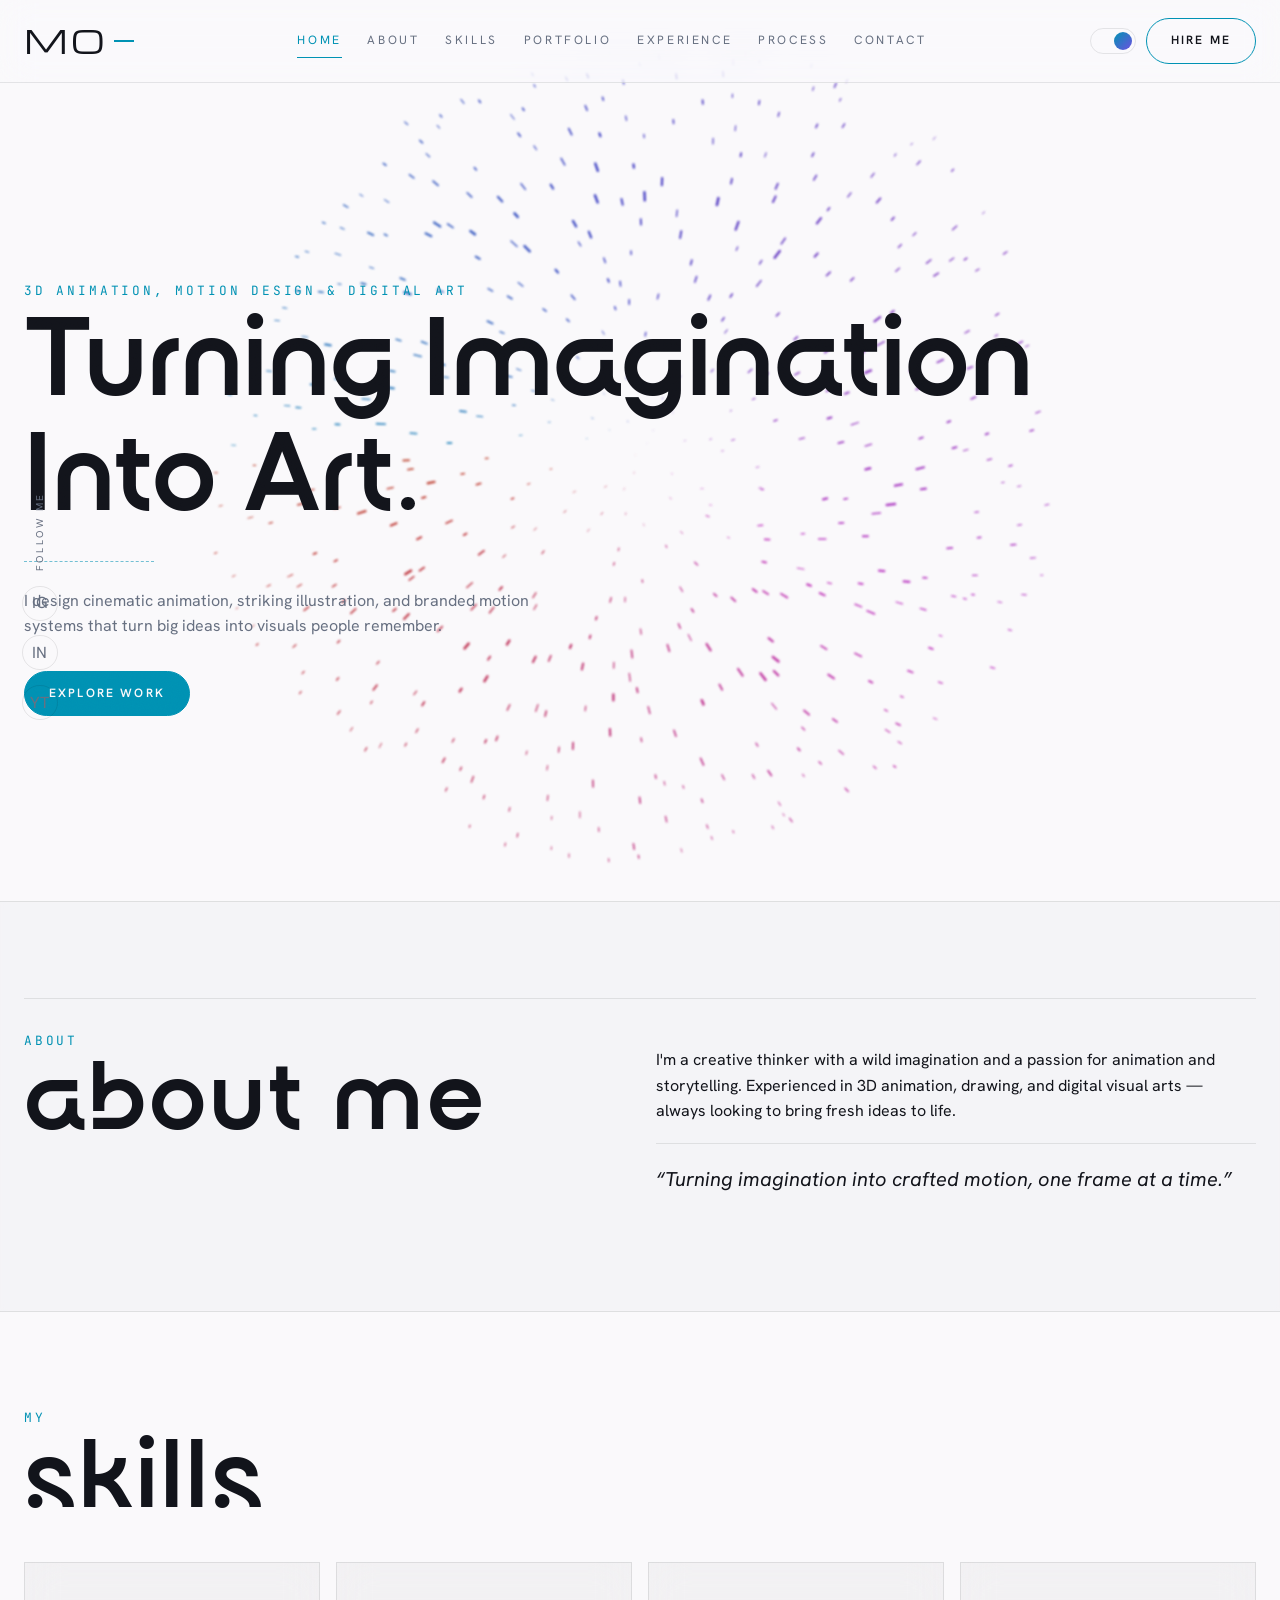
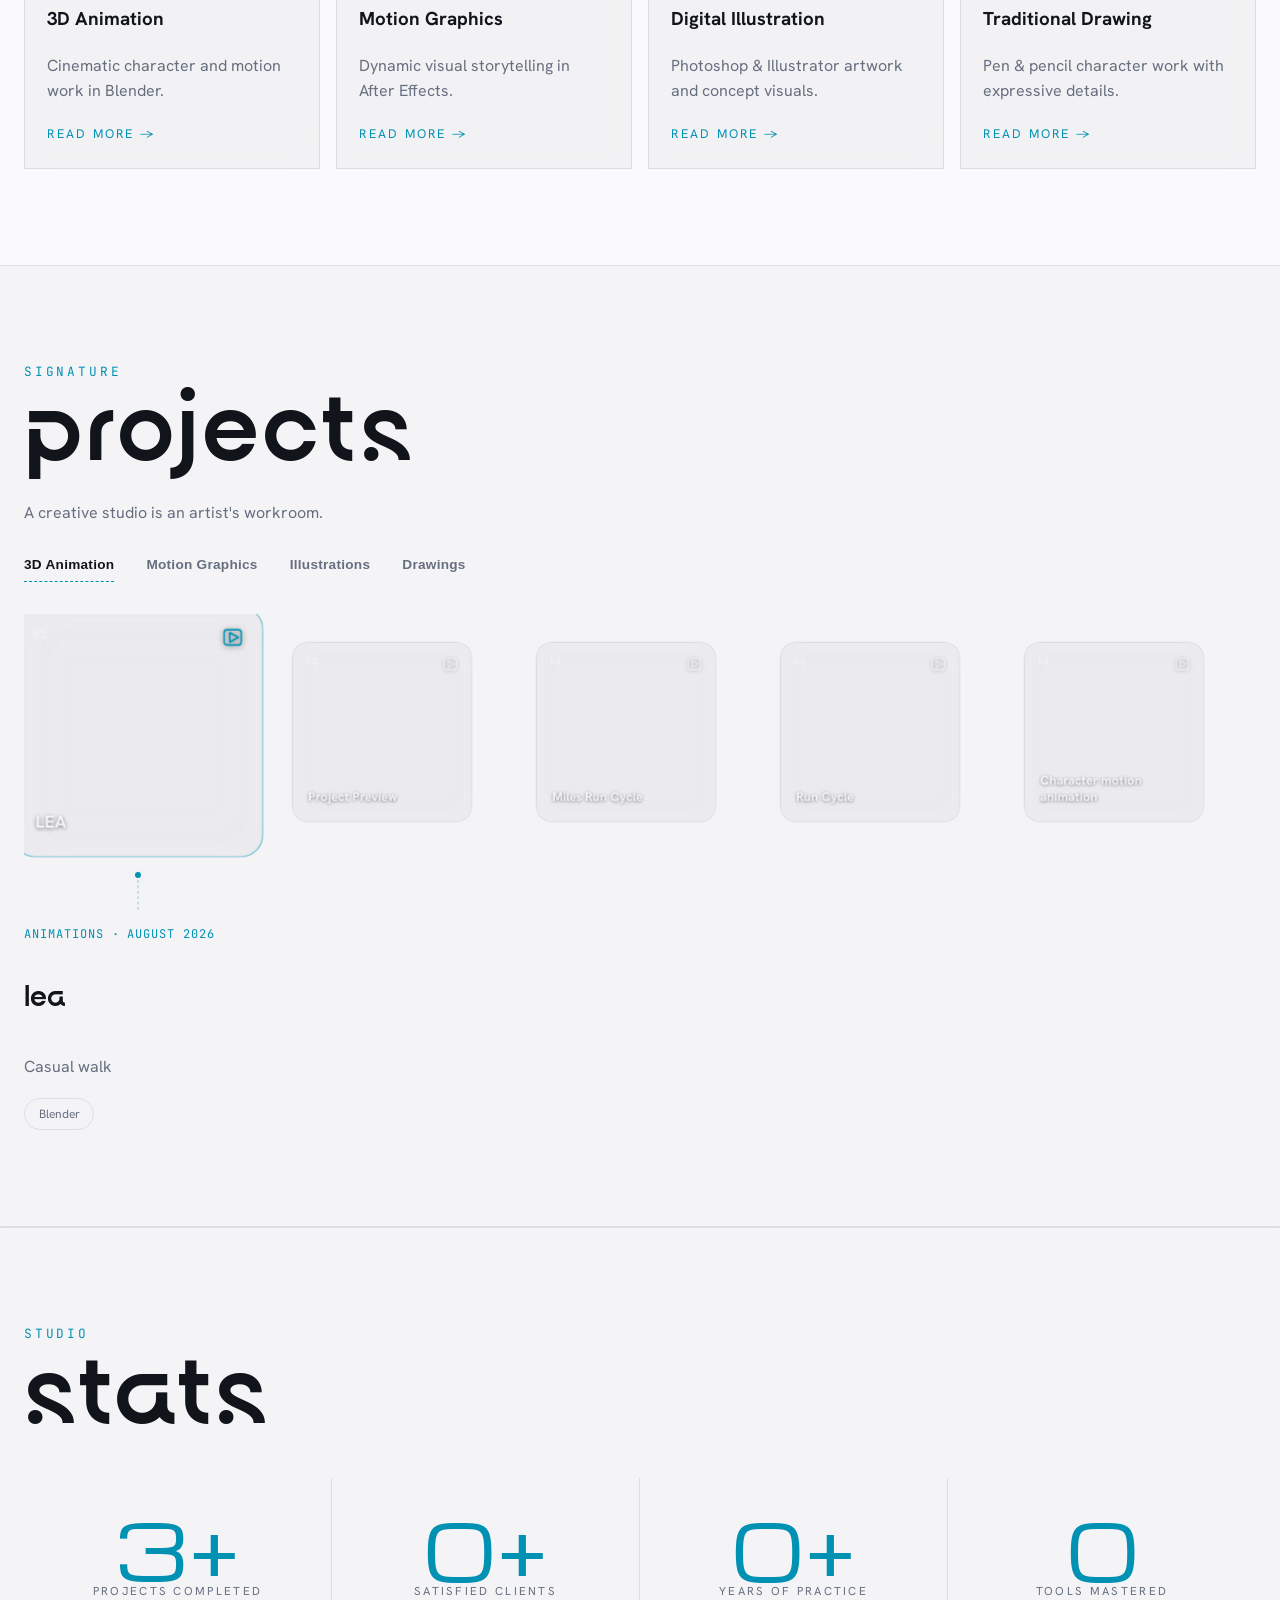
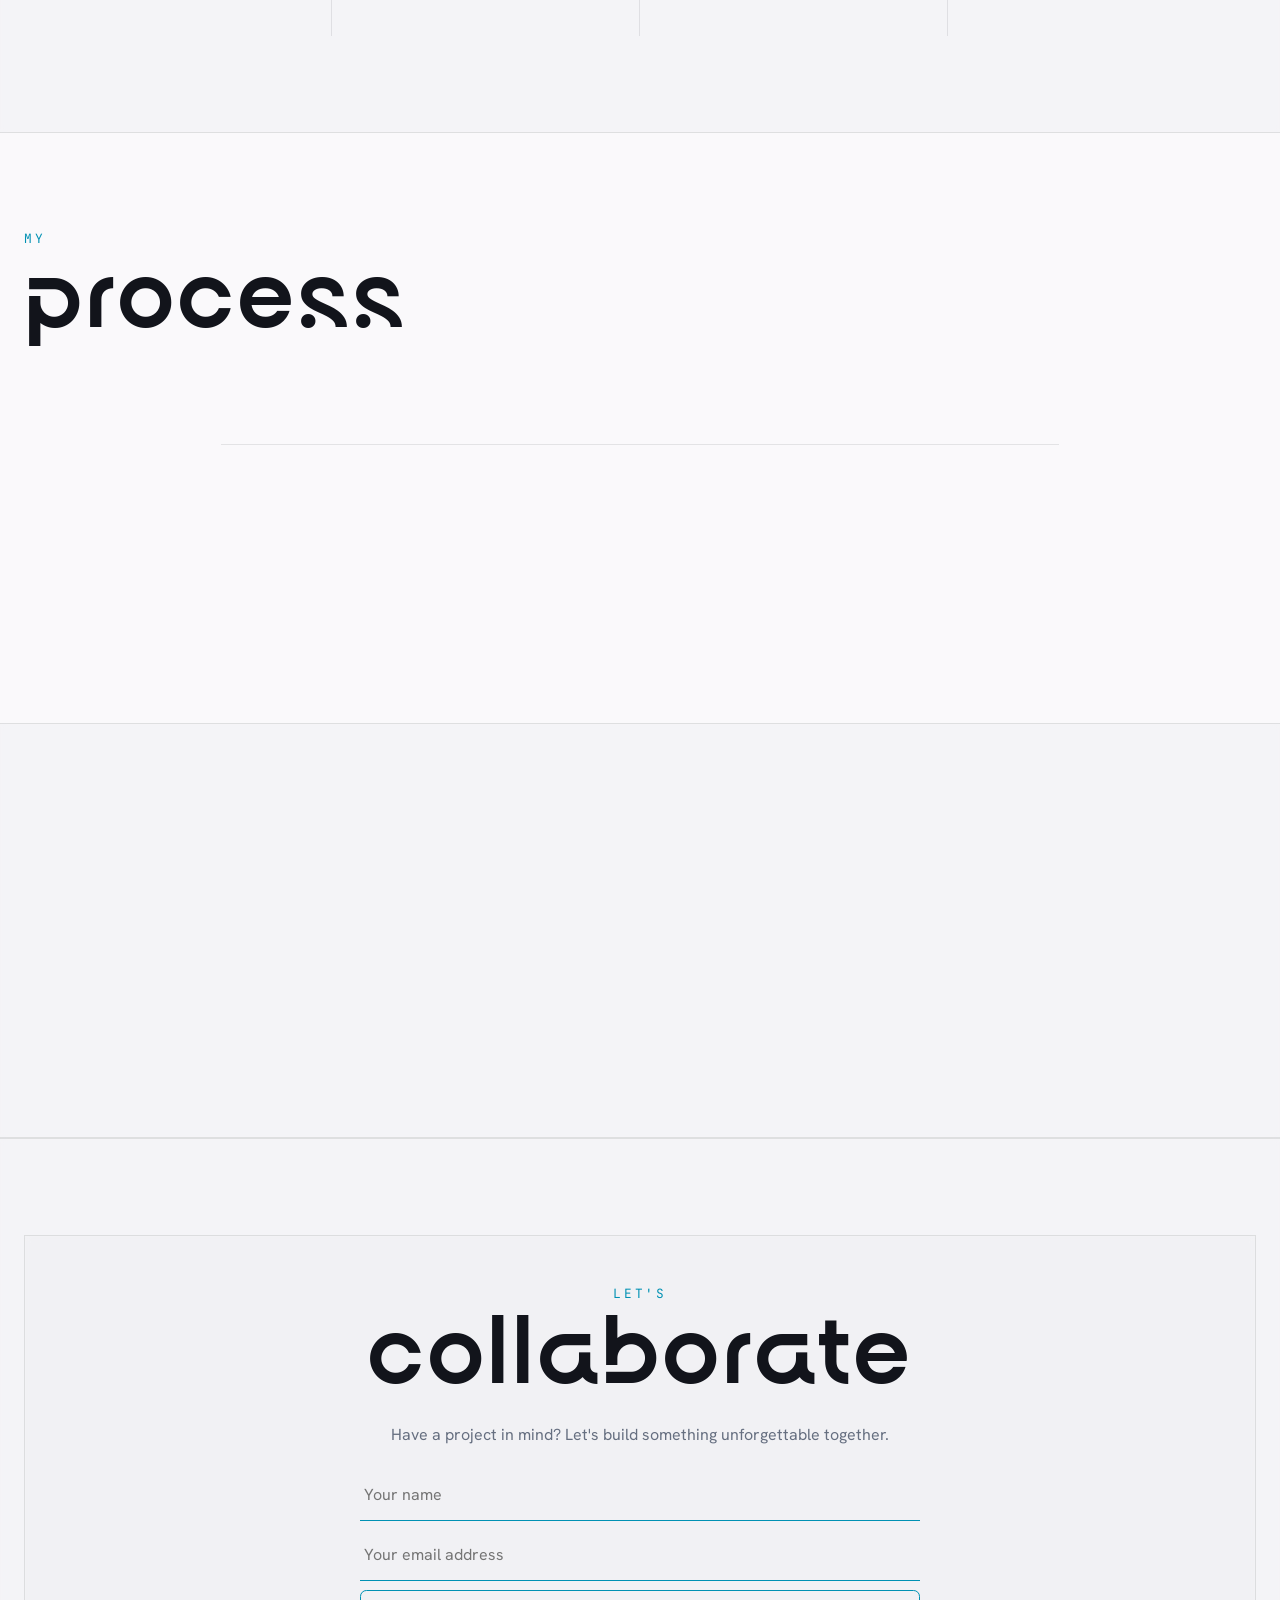
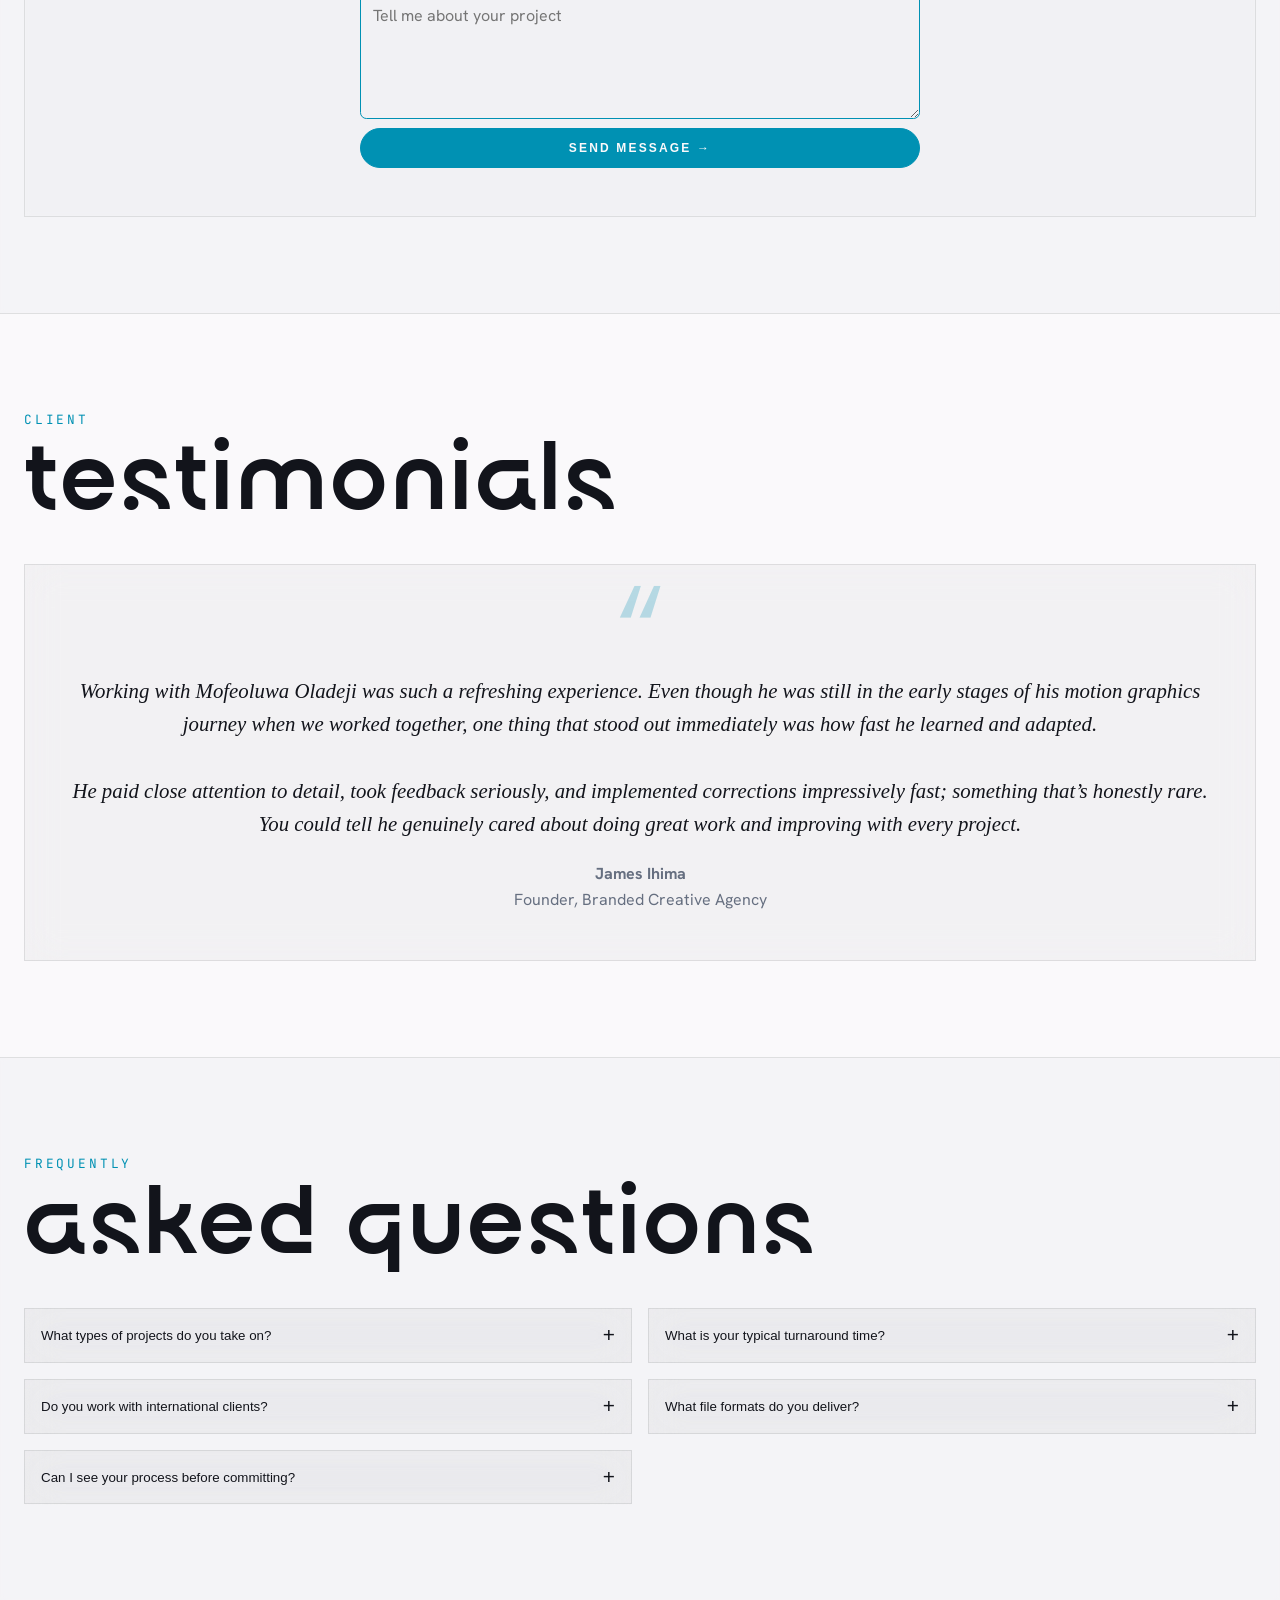
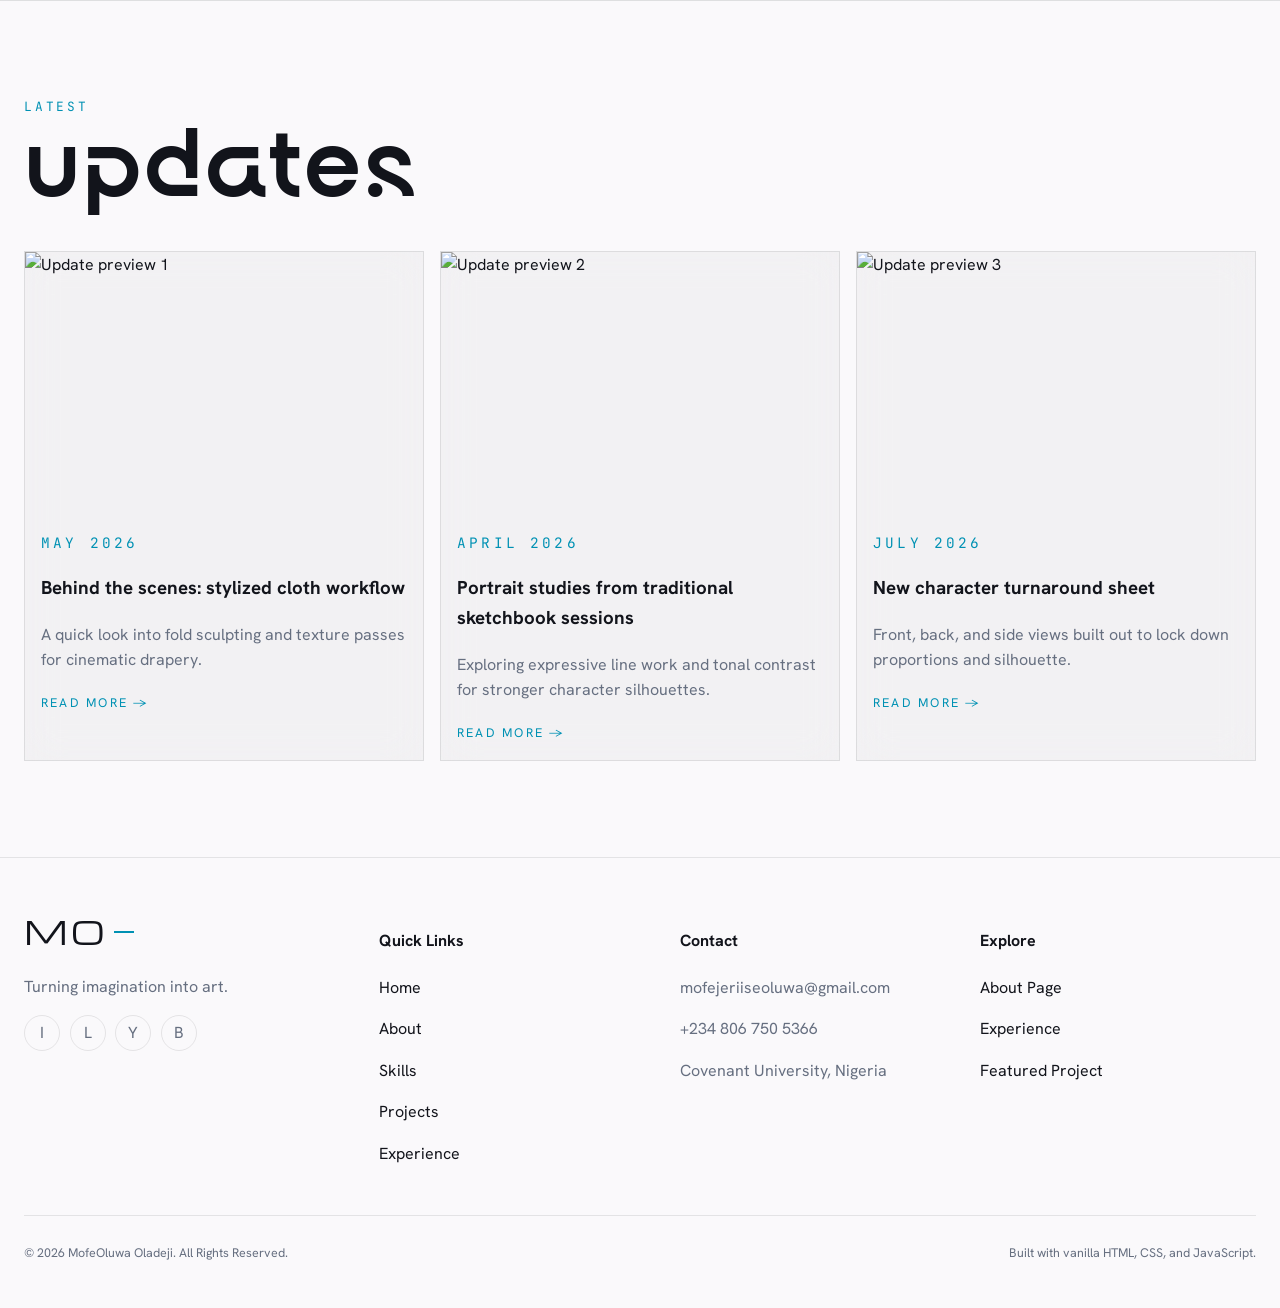
==== commit 50b0c6a6: "Add a dedicated Motion Graphics page with its own hero video Each skill category is meant to land on" ====
--- a/index.html
+++ b/index.html
@@ -185,7 +185,7 @@
             <p class="muted">Cinematic character and motion work in Blender.</p>
             <span class="read-link">Read More →</span>
           </a>
-          <a href="about.html" class="skill-card reveal" data-animate data-stagger-item>
+          <a href="motion-graphics.html" class="skill-card reveal" data-animate data-stagger-item>
             <div class="skill-icon"></div>
             <h3>Motion Graphics</h3>
             <p class="muted">Dynamic visual storytelling in After Effects.</p>
--- a/styles.css
+++ b/styles.css
@@ -12,7 +12,7 @@
   --accent-glow: rgba(0, 145, 179, 0.14);
   --signal: #6c4fe0;
   --danger: #d1435c;
-  --header-bg: rgba(250, 249, 251, 0.82);
+  --header-bg: rgba(250, 249, 251, 0.35);
   --overlay-bg: rgba(250, 249, 251, 0.97);
   --white: #12141b;
   --nav-height: 82px;
@@ -31,7 +31,7 @@
   --accent-glow: rgba(79, 216, 255, 0.18);
   --signal: #8b6bff;
   --danger: #ff8f8f;
-  --header-bg: rgba(5, 5, 5, 0.82);
+  --header-bg: rgba(5, 5, 5, 0.35);
   --overlay-bg: rgba(5, 5, 5, 0.97);
   --white: #ffffff;
 }
@@ -48,7 +48,7 @@
   --accent-glow: rgba(0, 145, 179, 0.14);
   --signal: #6c4fe0;
   --danger: #d1435c;
-  --header-bg: rgba(250, 249, 251, 0.82);
+  --header-bg: rgba(250, 249, 251, 0.35);
   --overlay-bg: rgba(250, 249, 251, 0.97);
   --white: #12141b;
 }
@@ -1355,6 +1355,62 @@
   -webkit-backdrop-filter: blur(18px);
 }
 
+/* Full-bleed video hero (About page): the clip fills the entire section
+   edge-to-edge as a background layer, with a bottom-weighted scrim so the
+   overlaid heading stays legible regardless of what's playing under it -
+   text color is pinned to white here rather than following the site's
+   light/dark theme tokens, since it has to read over live video either way. */
+.about-hero {
+  position: relative;
+  min-height: calc(100vh - var(--nav-height));
+  display: flex;
+  align-items: flex-end;
+  overflow: hidden;
+  border-bottom: 1px solid var(--border);
+}
+
+.about-hero-video {
+  position: absolute;
+  inset: 0;
+  width: 100%;
+  height: 100%;
+  object-fit: cover;
+  z-index: 0;
+}
+
+.about-hero-scrim {
+  position: absolute;
+  inset: 0;
+  background: linear-gradient(180deg, rgba(0, 0, 0, 0.1) 0%, rgba(0, 0, 0, 0.15) 45%, rgba(0, 0, 0, 0.8) 100%);
+  z-index: 1;
+}
+
+.about-hero-inner {
+  position: relative;
+  z-index: 2;
+  padding: 4rem 0;
+}
+
+.about-hero-inner .section-title {
+  color: #fff;
+}
+
+.about-hero-inner .section-kicker {
+  color: rgba(255, 255, 255, 0.82);
+}
+
+@supports (height: 100svh) {
+  .about-hero {
+    min-height: calc(100svh - var(--nav-height));
+  }
+
+  @media (max-width: 768px) {
+    .about-hero {
+      min-height: calc(100svh - var(--nav-height-mobile));
+    }
+  }
+}
+
 .detail-media {
   display: block;
   width: 100%;
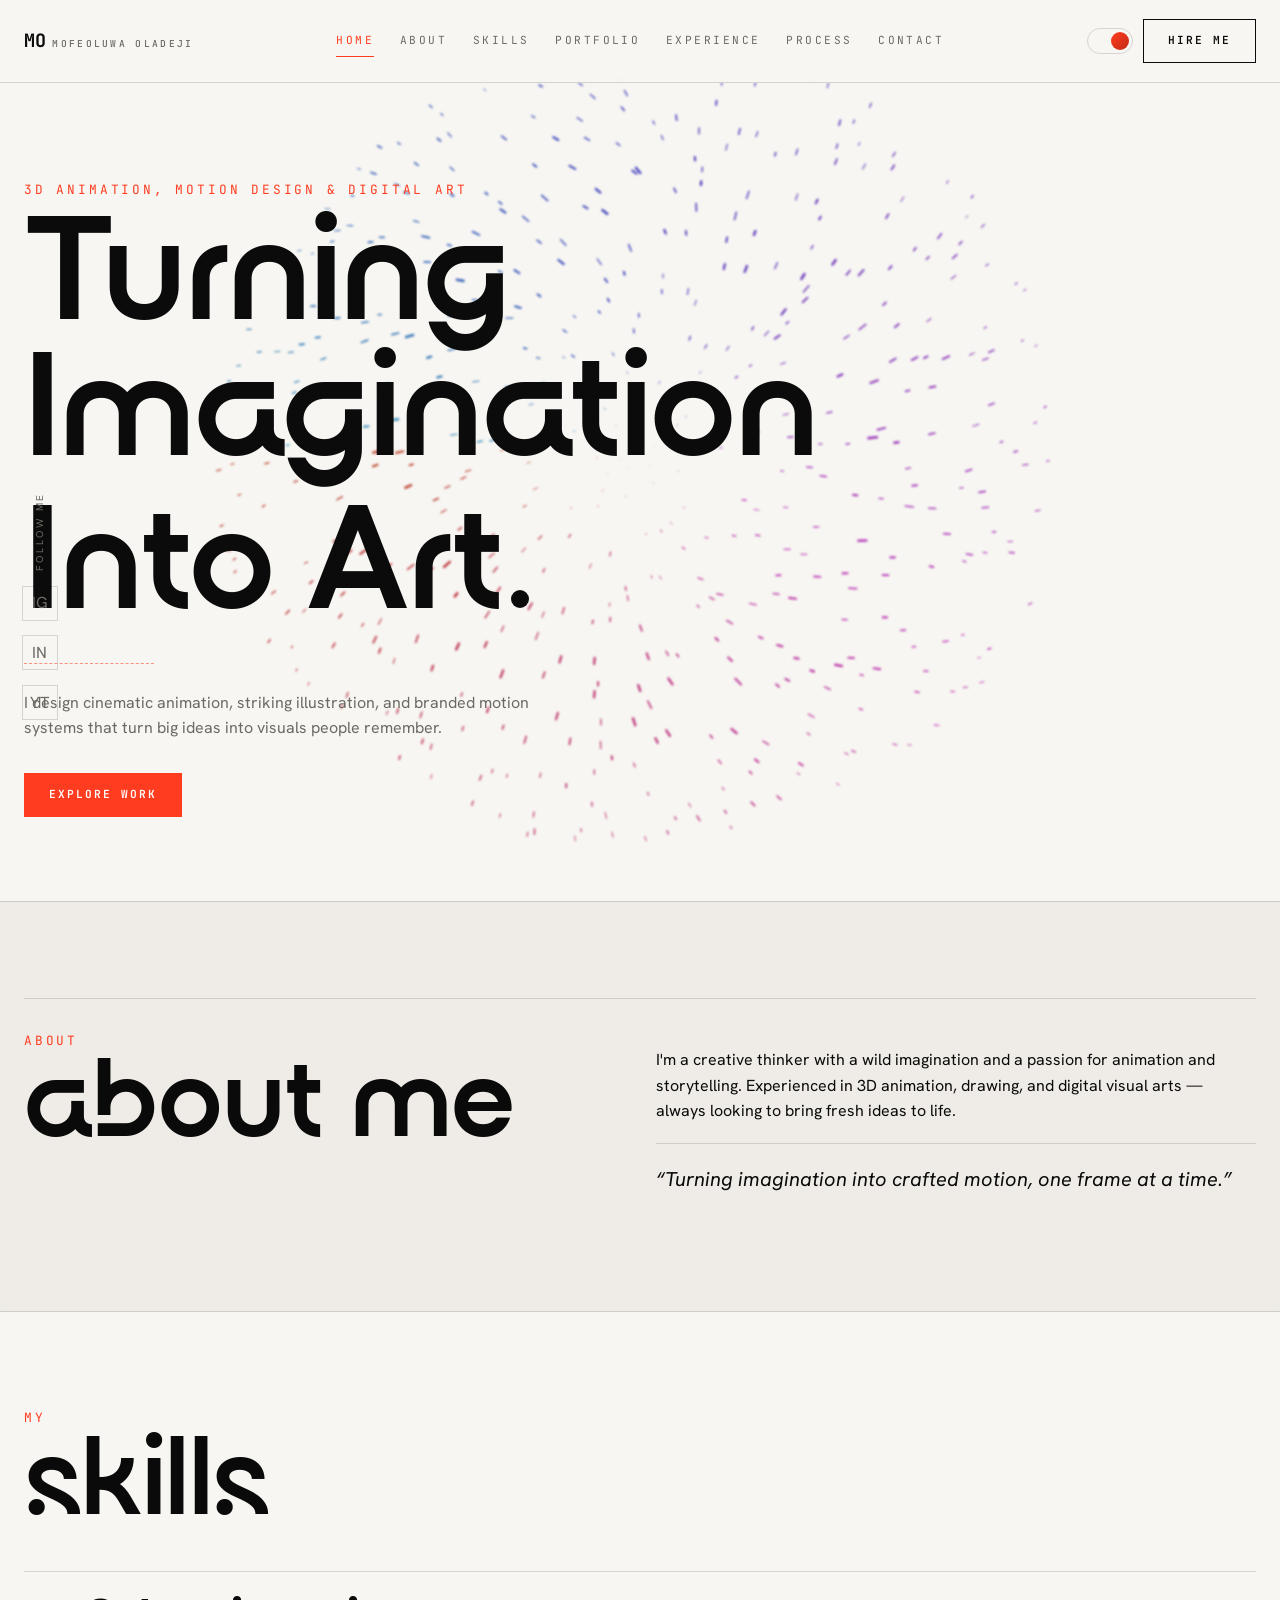
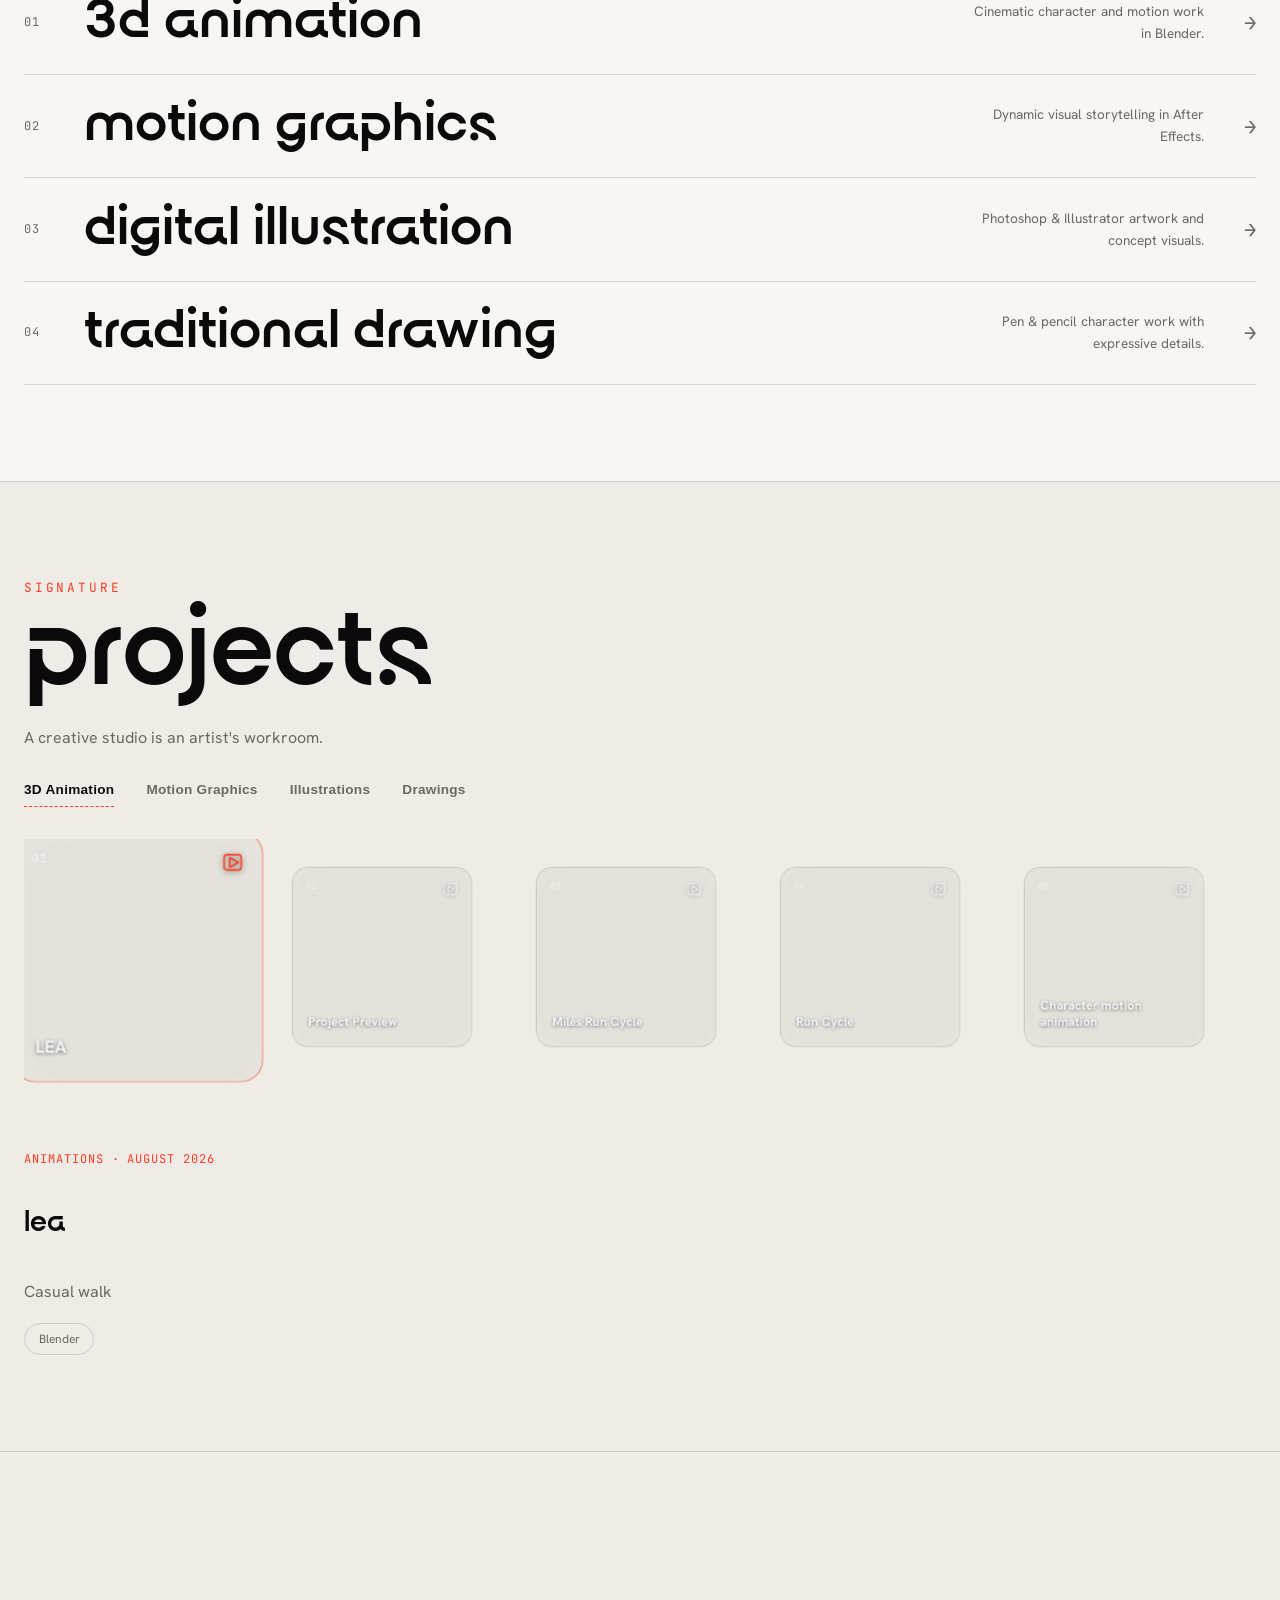
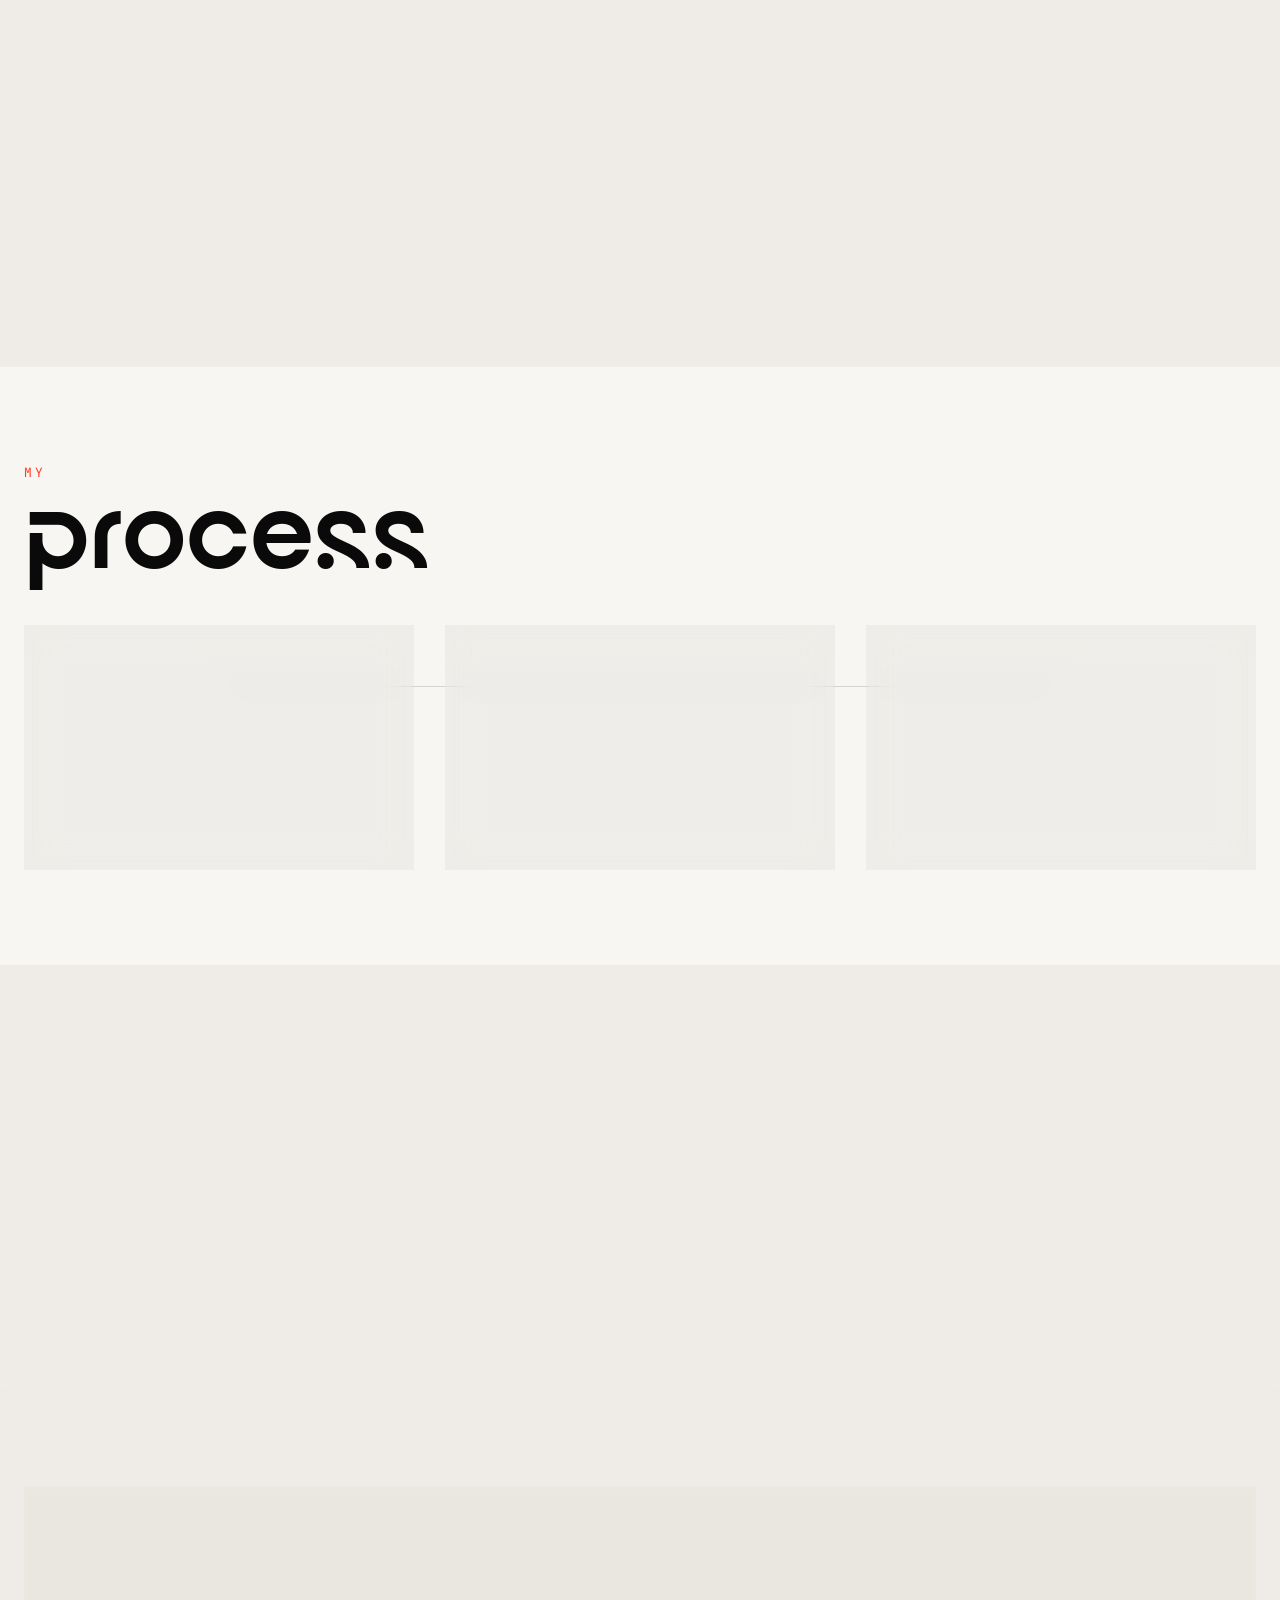
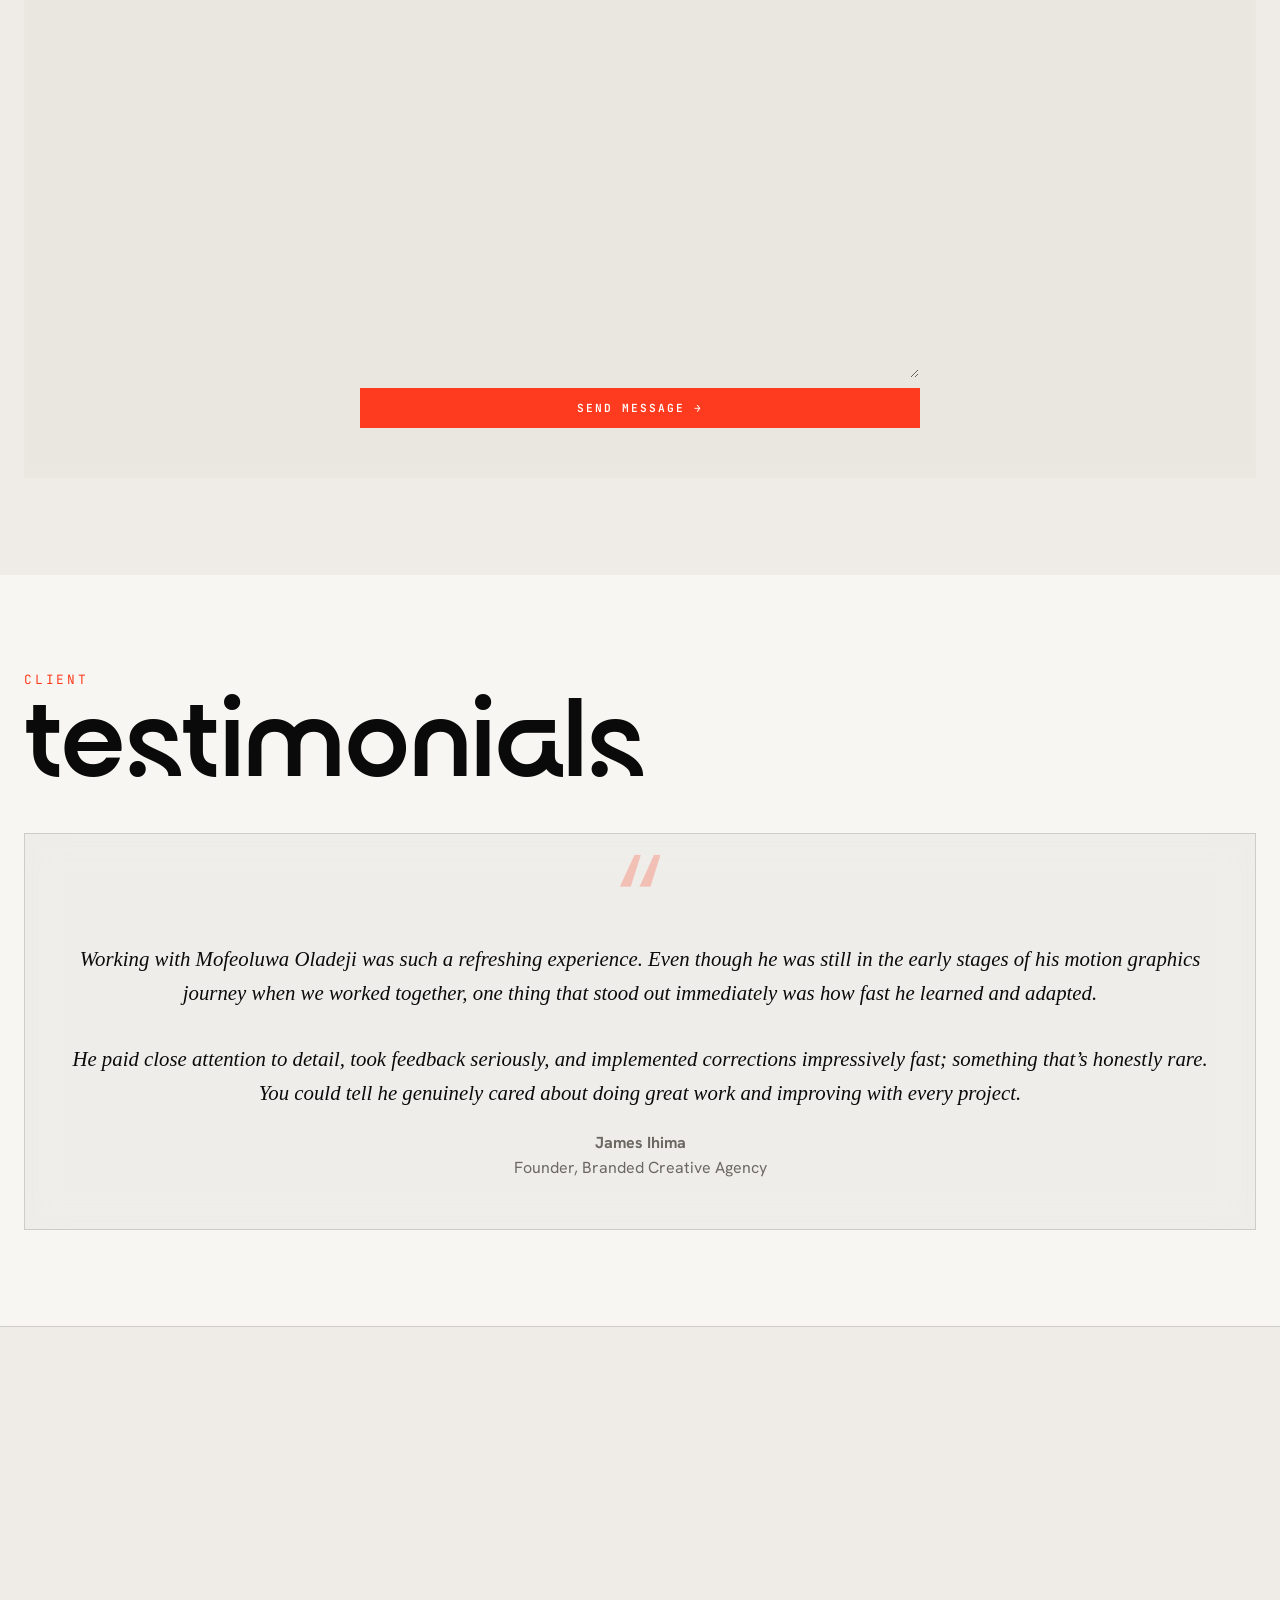
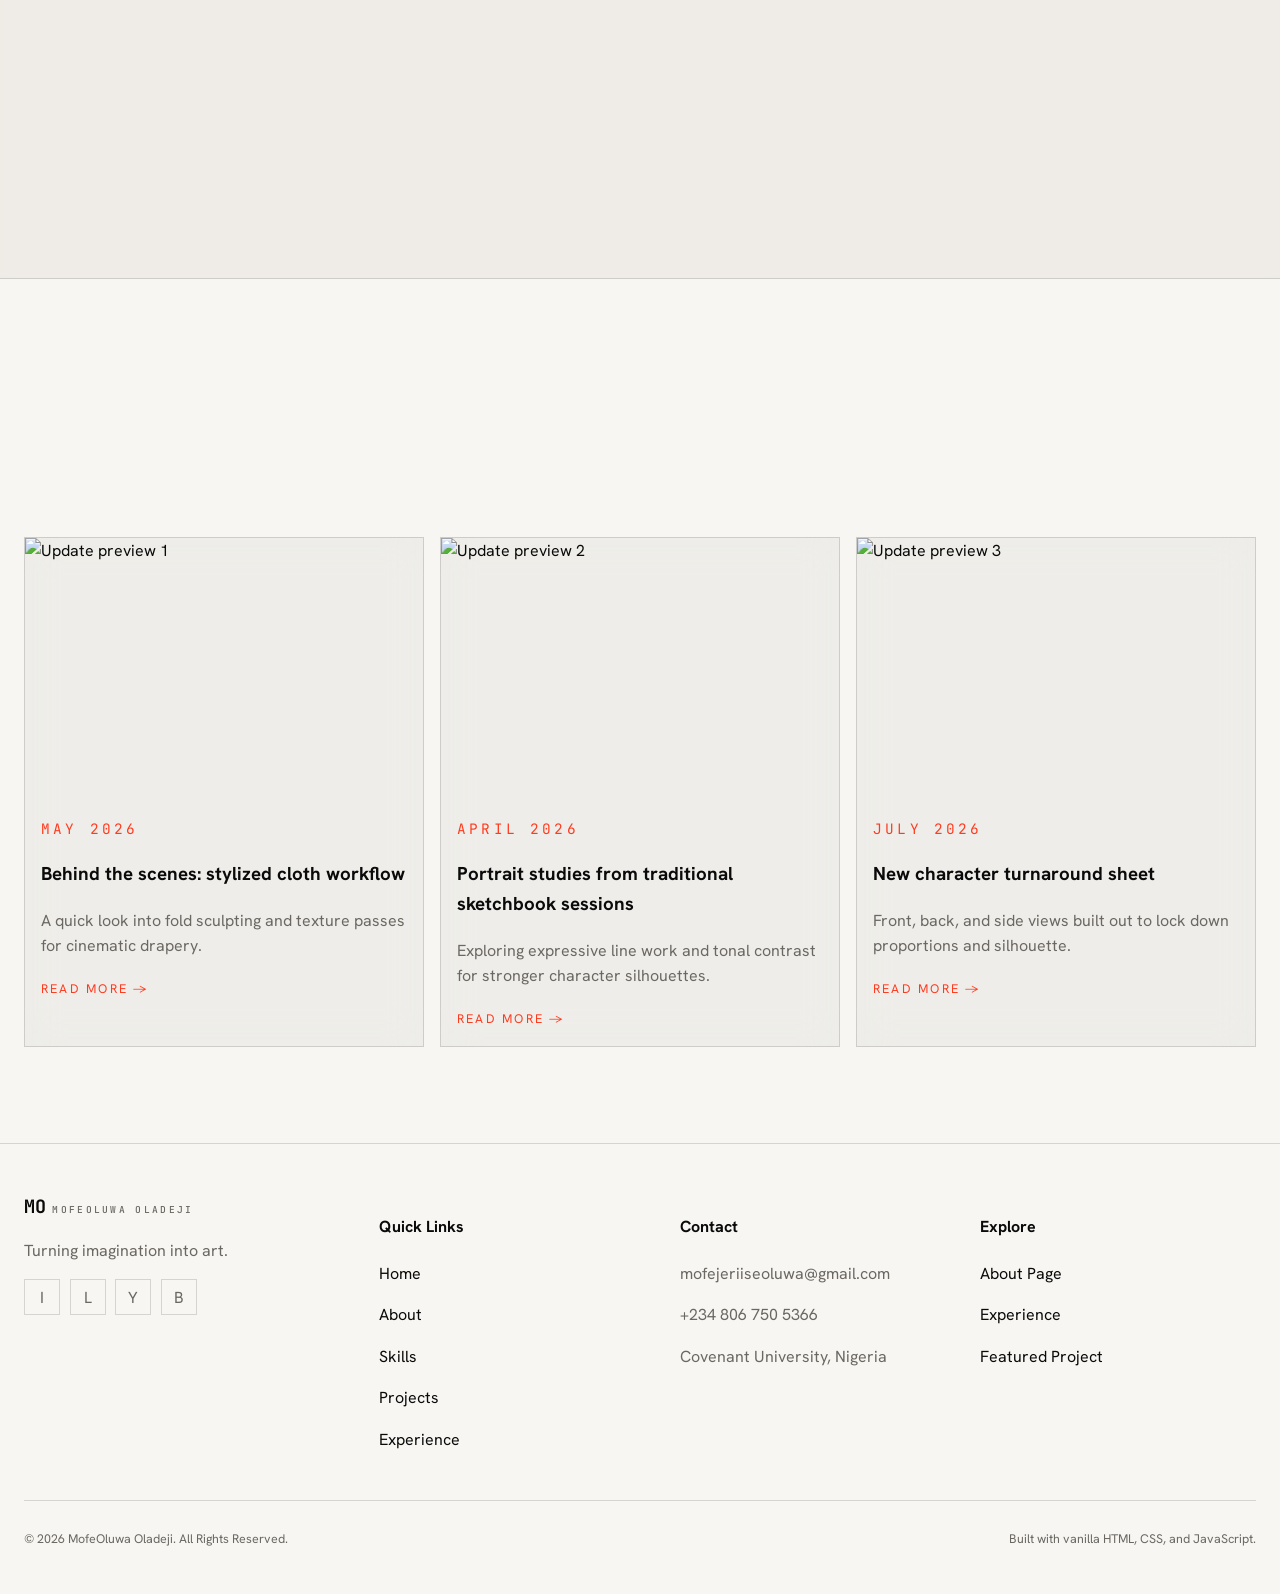
==== commit 995b6dfb: "UI redesign Phase 1: "Director's Cut" — foundation + homepage above-the-fold Full visual reinvention" ====
--- a/index.html
+++ b/index.html
@@ -178,30 +178,30 @@
           <span class="section-label">My</span>
           <h2 class="section-title">Skills</h2>
         </div>
-        <div class="cards-grid">
-          <a href="about.html" class="skill-card reveal" data-animate data-stagger-item>
-            <div class="skill-icon"></div>
-            <h3>3D Animation</h3>
-            <p class="muted">Cinematic character and motion work in Blender.</p>
-            <span class="read-link">Read More →</span>
+        <div class="skills-index">
+          <a href="about.html" class="skills-row reveal" data-animate data-stagger-item>
+            <span class="skills-row-index">01</span>
+            <span class="skills-row-name">3D Animation</span>
+            <span class="skills-row-desc">Cinematic character and motion work in Blender.</span>
+            <span class="skills-row-arrow" aria-hidden="true">→</span>
           </a>
-          <a href="motion-graphics.html" class="skill-card reveal" data-animate data-stagger-item>
-            <div class="skill-icon"></div>
-            <h3>Motion Graphics</h3>
-            <p class="muted">Dynamic visual storytelling in After Effects.</p>
-            <span class="read-link">Read More →</span>
+          <a href="motion-graphics.html" class="skills-row reveal" data-animate data-stagger-item>
+            <span class="skills-row-index">02</span>
+            <span class="skills-row-name">Motion Graphics</span>
+            <span class="skills-row-desc">Dynamic visual storytelling in After Effects.</span>
+            <span class="skills-row-arrow" aria-hidden="true">→</span>
           </a>
-          <a href="about.html" class="skill-card reveal" data-animate data-stagger-item>
-            <div class="skill-icon"></div>
-            <h3>Digital Illustration</h3>
-            <p class="muted">Photoshop & Illustrator artwork and concept visuals.</p>
-            <span class="read-link">Read More →</span>
+          <a href="about.html" class="skills-row reveal" data-animate data-stagger-item>
+            <span class="skills-row-index">03</span>
+            <span class="skills-row-name">Digital Illustration</span>
+            <span class="skills-row-desc">Photoshop &amp; Illustrator artwork and concept visuals.</span>
+            <span class="skills-row-arrow" aria-hidden="true">→</span>
           </a>
-          <a href="about.html" class="skill-card reveal" data-animate data-stagger-item>
-            <div class="skill-icon"></div>
-            <h3>Traditional Drawing</h3>
-            <p class="muted">Pen & pencil character work with expressive details.</p>
-            <span class="read-link">Read More →</span>
+          <a href="about.html" class="skills-row reveal" data-animate data-stagger-item>
+            <span class="skills-row-index">04</span>
+            <span class="skills-row-name">Traditional Drawing</span>
+            <span class="skills-row-desc">Pen &amp; pencil character work with expressive details.</span>
+            <span class="skills-row-arrow" aria-hidden="true">→</span>
           </a>
         </div>
       </div>
--- a/styles.css
+++ b/styles.css
@@ -1,56 +1,58 @@
 :root {
-  /* Light is the site's default appearance regardless of OS preference -
-     dark is opt-in only, applied below via [data-theme='dark']. */
+  /* "Director's Cut": ink on paper, one hot accent, everywhere else
+     neutral. Light ("Paper") is the site's default appearance regardless
+     of OS preference - dark ("Negative Film") is opt-in only, applied
+     below via [data-theme='dark']. */
   color-scheme: light;
-  --bg: #faf9fb;
-  --bg-alt: rgba(241, 240, 244, 0.62);
-  --surface: rgba(10, 12, 20, 0.03);
-  --border: rgba(10, 12, 20, 0.09);
-  --text-primary: #12141b;
-  --text-muted: #666f80;
-  --accent: #0091b3;
-  --accent-glow: rgba(0, 145, 179, 0.14);
-  --signal: #6c4fe0;
+  --bg: #f7f6f2;
+  --bg-alt: rgba(234, 231, 224, 0.6);
+  --surface: rgba(10, 10, 10, 0.035);
+  --border: rgba(10, 10, 10, 0.14);
+  --text-primary: #0a0a0a;
+  --text-muted: #6b6862;
+  --accent: #ff3b1f;
+  --accent-glow: rgba(255, 59, 31, 0.16);
+  --signal: #c22a13;
   --danger: #d1435c;
-  --header-bg: rgba(250, 249, 251, 0.35);
-  --overlay-bg: rgba(250, 249, 251, 0.97);
-  --white: #12141b;
+  --header-bg: rgba(247, 246, 242, 0.88);
+  --overlay-bg: rgba(247, 246, 242, 0.98);
+  --white: #0a0a0a;
   --nav-height: 82px;
   --nav-height-mobile: 72px;
 }
 
 :root[data-theme='dark'] {
   color-scheme: dark;
-  --bg: #070707;
-  --bg-alt: rgba(16, 16, 16, 0.62);
-  --surface: rgba(255, 255, 255, 0.035);
-  --border: rgba(255, 255, 255, 0.09);
-  --text-primary: #f2f2f3;
-  --text-muted: #8c8f95;
-  --accent: #4fd8ff;
-  --accent-glow: rgba(79, 216, 255, 0.18);
-  --signal: #8b6bff;
-  --danger: #ff8f8f;
-  --header-bg: rgba(5, 5, 5, 0.35);
-  --overlay-bg: rgba(5, 5, 5, 0.97);
+  --bg: #050505;
+  --bg-alt: rgba(20, 20, 20, 0.6);
+  --surface: rgba(247, 246, 242, 0.045);
+  --border: rgba(247, 246, 242, 0.12);
+  --text-primary: #f7f6f2;
+  --text-muted: #9a968c;
+  --accent: #ff5a3c;
+  --accent-glow: rgba(255, 90, 60, 0.22);
+  --signal: #ff8a6b;
+  --danger: #ff6a6a;
+  --header-bg: rgba(5, 5, 5, 0.88);
+  --overlay-bg: rgba(5, 5, 5, 0.98);
   --white: #ffffff;
 }
 
 :root[data-theme='light'] {
   color-scheme: light;
-  --bg: #faf9fb;
-  --bg-alt: rgba(241, 240, 244, 0.62);
-  --surface: rgba(10, 12, 20, 0.03);
-  --border: rgba(10, 12, 20, 0.09);
-  --text-primary: #12141b;
-  --text-muted: #666f80;
-  --accent: #0091b3;
-  --accent-glow: rgba(0, 145, 179, 0.14);
-  --signal: #6c4fe0;
+  --bg: #f7f6f2;
+  --bg-alt: rgba(234, 231, 224, 0.6);
+  --surface: rgba(10, 10, 10, 0.035);
+  --border: rgba(10, 10, 10, 0.14);
+  --text-primary: #0a0a0a;
+  --text-muted: #6b6862;
+  --accent: #ff3b1f;
+  --accent-glow: rgba(255, 59, 31, 0.16);
+  --signal: #c22a13;
   --danger: #d1435c;
-  --header-bg: rgba(250, 249, 251, 0.35);
-  --overlay-bg: rgba(250, 249, 251, 0.97);
-  --white: #12141b;
+  --header-bg: rgba(247, 246, 242, 0.88);
+  --overlay-bg: rgba(247, 246, 242, 0.98);
+  --white: #0a0a0a;
 }
 
 body {
@@ -119,9 +121,9 @@
 .section-title {
   margin: 0.25rem 0 0;
   font-family: 'Surgena', sans-serif;
-  font-size: clamp(2.8rem, 8vw, 6.4rem);
-  letter-spacing: 0.03em;
-  line-height: 0.95;
+  font-size: clamp(3rem, 9vw, 7.6rem);
+  letter-spacing: -0.005em;
+  line-height: 0.92;
   text-transform: lowercase;
 }
 
@@ -147,8 +149,8 @@
   top: 0;
   z-index: 30;
   background: var(--header-bg);
-  backdrop-filter: blur(16px) saturate(140%);
-  -webkit-backdrop-filter: blur(16px) saturate(140%);
+  backdrop-filter: blur(6px);
+  -webkit-backdrop-filter: blur(6px);
   border-bottom: 1px solid var(--border);
   transition: background 0.5s ease, border-color 0.5s ease;
 }
@@ -161,21 +163,33 @@
   gap: 1rem;
 }
 
+/* Slate-mark logo: a plain monospace frame number rather than a rounded
+   "app icon" wordmark - reads like a shot slate label, not a SaaS brand. */
 .logo {
-  font-family: 'Michroma', sans-serif;
-  font-size: 2rem;
-  letter-spacing: 0.08em;
+  font-family: 'JetBrains Mono', monospace;
+  font-weight: 700;
+  font-size: 1.15rem;
+  letter-spacing: 0.02em;
   position: relative;
   display: inline-flex;
-  align-items: center;
+  align-items: baseline;
+  gap: 0.35rem;
+  color: var(--text-primary);
 }
 
 .logo::after {
-  content: '';
-  width: 1.25rem;
-  height: 0.16rem;
-  background: var(--accent);
-  margin-left: 0.4rem;
+  content: 'MOFEOLUWA OLADEJI';
+  font-size: 0.6rem;
+  letter-spacing: 0.24em;
+  color: var(--text-muted);
+  font-weight: 500;
+  display: none;
+}
+
+@media (min-width: 700px) {
+  .logo::after {
+    display: inline;
+  }
 }
 
 .nav-links {
@@ -185,7 +199,8 @@
 
 .nav-link {
   position: relative;
-  font-size: 0.75rem;
+  font-family: 'JetBrains Mono', monospace;
+  font-size: 0.7rem;
   letter-spacing: 0.22em;
   text-transform: uppercase;
   color: var(--text-muted);
@@ -215,26 +230,31 @@
   transform: scaleX(1);
 }
 
+/* Buttons: sharp corners, no fill at rest - a slate/stamp reads as
+   deliberate and printed, not a rounded "app" pill. */
 .nav-cta,
 .btn {
   display: inline-flex;
   align-items: center;
   justify-content: center;
   gap: 0.5rem;
-  border-radius: 999px;
-  border: 1px solid var(--accent);
+  border-radius: 0;
+  border: 1px solid var(--text-primary);
   padding: 0.75rem 1.5rem;
-  font-size: 0.75rem;
+  font-family: 'JetBrains Mono', monospace;
+  font-size: 0.7rem;
   letter-spacing: 0.18em;
   text-transform: uppercase;
   font-weight: 600;
-  transition: all 0.3s ease;
+  color: var(--text-primary);
+  transition: all 0.25s ease;
 }
 
 .nav-cta:hover,
 .btn-primary {
   background: var(--accent);
-  color: var(--bg);
+  border-color: var(--accent);
+  color: #fff;
 }
 
 .btn-primary:hover {
@@ -255,7 +275,7 @@
   display: none;
   width: 44px;
   height: 44px;
-  border-radius: 999px;
+  border-radius: 0;
   border: 1px solid var(--border);
   color: var(--white);
   background: transparent;
@@ -266,8 +286,8 @@
   inset: 0;
   z-index: 40;
   background: var(--overlay-bg);
-  backdrop-filter: blur(20px);
-  -webkit-backdrop-filter: blur(20px);
+  backdrop-filter: blur(6px);
+  -webkit-backdrop-filter: blur(6px);
   display: flex;
   flex-direction: column;
   align-items: center;
@@ -282,10 +302,16 @@
 }
 
 .mobile-menu a {
-  font-family: 'Michroma', sans-serif;
-  font-size: 2rem;
-  letter-spacing: 0.08em;
-  text-transform: uppercase;
+  font-family: 'Surgena', sans-serif;
+  font-size: clamp(2.4rem, 11vw, 3.2rem);
+  letter-spacing: 0.01em;
+  text-transform: lowercase;
+  color: var(--text-primary);
+}
+
+.mobile-menu a:hover,
+.mobile-menu a:active {
+  color: var(--accent);
 }
 
 .hero {
@@ -314,8 +340,9 @@
 
 .hero-line {
   font-family: 'Surgena', sans-serif;
-  font-size: clamp(3rem, 9vw, 8rem);
-  line-height: 0.92;
+  font-size: clamp(3.4rem, 12vw, 10.5rem);
+  line-height: 0.88;
+  letter-spacing: -0.01em;
   text-transform: capitalize;
   margin: 0;
 }
@@ -574,7 +601,7 @@
 .hero-side a {
   width: 2.2rem;
   height: 2.2rem;
-  border-radius: 999px;
+  border-radius: 0;
   border: 1px solid var(--border);
   display: grid;
   place-items: center;
@@ -628,6 +655,84 @@
   font-family: 'Hanken Grotesk', serif;
   font-style: italic;
   font-size: 1.25rem;
+}
+
+/* Skills as an editorial index, not a grid of bordered cards - a plain
+   numbered list where the craft name itself is the largest thing on the
+   page and the only decoration is a hairline rule + a hover shift into
+   the one accent color, rather than a box per item. */
+.skills-index {
+  border-top: 1px solid var(--border);
+}
+
+.skills-row {
+  display: grid;
+  grid-template-columns: 2.2rem 1fr 1.6rem;
+  grid-template-areas: "index name arrow" "index desc arrow";
+  align-items: baseline;
+  column-gap: 1.25rem;
+  padding: 1.4rem 0;
+  border-bottom: 1px solid var(--border);
+  color: var(--text-primary);
+  transition: padding-left 0.3s cubic-bezier(0.16, 1, 0.3, 1), color 0.3s ease;
+}
+
+.skills-row-index {
+  grid-area: index;
+  font-family: 'JetBrains Mono', monospace;
+  font-size: 0.75rem;
+  color: var(--text-muted);
+  letter-spacing: 0.06em;
+}
+
+.skills-row-name {
+  grid-area: name;
+  font-family: 'Surgena', sans-serif;
+  font-size: clamp(1.9rem, 5.4vw, 3.6rem);
+  line-height: 1;
+  text-transform: lowercase;
+}
+
+.skills-row-desc {
+  grid-area: desc;
+  font-size: 0.85rem;
+  color: var(--text-muted);
+  max-width: 30ch;
+  margin-top: 0.4rem;
+}
+
+.skills-row-arrow {
+  grid-area: arrow;
+  align-self: center;
+  justify-self: end;
+  font-family: 'JetBrains Mono', monospace;
+  font-size: 1.3rem;
+  color: var(--text-muted);
+  transition: transform 0.3s cubic-bezier(0.16, 1, 0.3, 1), color 0.3s ease;
+}
+
+@media (min-width: 640px) {
+  .skills-row {
+    grid-template-columns: 2.5rem 1fr auto 2rem;
+    grid-template-areas: "index name desc arrow";
+    align-items: center;
+  }
+
+  .skills-row-desc {
+    text-align: right;
+    justify-self: end;
+    margin-top: 0;
+  }
+}
+
+.skills-row:hover {
+  color: var(--accent);
+  padding-left: 0.75rem;
+}
+
+.skills-row:hover .skills-row-arrow {
+  transform: translateX(6px);
+  color: var(--accent);
 }
 
 .cards-grid {
@@ -1128,7 +1233,7 @@
 .social {
   width: 36px;
   height: 36px;
-  border-radius: 999px;
+  border-radius: 0;
   border: 1px solid var(--border);
   display: grid;
   place-items: center;
@@ -1158,13 +1263,16 @@
   cursor: none !important;
 }
 
+/* A viewfinder reticle, not a generic ring-cursor: a rotated square
+   bracket plus a tiny plus-mark center, reading as a camera/director's
+   viewfinder rather than the circle+dot pattern seen on countless sites.
+   mix-blend-mode:difference still does the work of staying visible
+   against any footage or theme without per-theme color logic. */
 .custom-cursor,
 .custom-cursor-dot {
   position: fixed;
   left: 0;
   top: 0;
-  border-radius: 999px;
-  transform: translate(-50%, -50%);
   pointer-events: none;
   z-index: 200;
   opacity: 0;
@@ -1173,16 +1281,20 @@
 }
 
 .custom-cursor {
-  width: 38px;
-  height: 38px;
+  width: 26px;
+  height: 26px;
   background: transparent;
   border: 1.3px solid #fff;
-  transition: opacity 0.25s ease, width 0.4s cubic-bezier(0.16, 1, 0.3, 1), height 0.4s cubic-bezier(0.16, 1, 0.3, 1), border-width 0.4s ease;
+  border-radius: 0;
+  transform: translate(-50%, -50%) rotate(45deg);
+  transition: opacity 0.25s ease, width 0.4s cubic-bezier(0.16, 1, 0.3, 1), height 0.4s cubic-bezier(0.16, 1, 0.3, 1), border-width 0.4s ease, background 0.3s ease;
 }
 
 .custom-cursor-dot {
-  width: 7px;
-  height: 7px;
+  width: 3px;
+  height: 3px;
+  border-radius: 999px;
+  transform: translate(-50%, -50%);
   transition: opacity 0.25s ease, width 0.3s cubic-bezier(0.16, 1, 0.3, 1), height 0.3s cubic-bezier(0.16, 1, 0.3, 1);
 }
 
@@ -1198,10 +1310,11 @@
 }
 
 .cursor-hover .custom-cursor {
-  width: 64px;
-  height: 64px;
-  background: rgba(255, 255, 255, 0.12);
-  border-width: 0;
+  width: 52px;
+  height: 52px;
+  background: transparent;
+  border-width: 1.3px;
+  transform: translate(-50%, -50%) rotate(0deg);
 }
 
 /* ---------- grain overlay ---------- */
@@ -1355,23 +1468,33 @@
   -webkit-backdrop-filter: blur(18px);
 }
 
-/* Full-bleed video hero (About page): the clip fills the entire section
-   edge-to-edge as a background layer, with a bottom-weighted scrim so the
-   overlaid heading stays legible regardless of what's playing under it -
-   text color is pinned to white here rather than following the site's
-   light/dark theme tokens, since it has to read over live video either way. */
+/* Pinned video hero (About page): the clip is fixed to the viewport and
+   never moves - .about-hero itself keeps reserving the same block of
+   scroll distance it always did (min-height below) but is otherwise
+   empty now, an inert spacer, since its video/scrim children are pinned
+   to the viewport instead of sized to its box. Everything that follows
+   (still ordinary in-flow content, including the hero's own heading)
+   scrolls up over the fixed video and needs its own opaque background
+   plus a stacking order above it to actually cover it rather than the
+   video showing through. */
 .about-hero {
   position: relative;
   min-height: calc(100vh - var(--nav-height));
   display: flex;
   align-items: flex-end;
   overflow: hidden;
-  border-bottom: 1px solid var(--border);
+}
+
+.about-hero-video,
+.about-hero-scrim {
+  position: fixed;
+  top: var(--nav-height);
+  left: 0;
+  right: 0;
+  bottom: 0;
 }
 
 .about-hero-video {
-  position: absolute;
-  inset: 0;
   width: 100%;
   height: 100%;
   object-fit: cover;
@@ -1379,8 +1502,6 @@
 }
 
 .about-hero-scrim {
-  position: absolute;
-  inset: 0;
   background: linear-gradient(180deg, rgba(0, 0, 0, 0.1) 0%, rgba(0, 0, 0, 0.15) 45%, rgba(0, 0, 0, 0.8) 100%);
   z-index: 1;
 }
@@ -1399,6 +1520,25 @@
   color: rgba(255, 255, 255, 0.82);
 }
 
+/* Not a solid cover - the pinned video keeps showing through here, just
+   heavily blurred and tinted with the section's own glass color, so the
+   text/cards read clearly while the footage behind them still visibly
+   moves rather than being blotted out. */
+body.pinned-hero main > .section {
+  z-index: 3;
+  background: var(--bg-alt);
+  backdrop-filter: blur(28px);
+  -webkit-backdrop-filter: blur(28px);
+}
+
+body.pinned-hero > .footer {
+  position: relative;
+  z-index: 3;
+  background: var(--bg-alt);
+  backdrop-filter: blur(28px);
+  -webkit-backdrop-filter: blur(28px);
+}
+
 @supports (height: 100svh) {
   .about-hero {
     min-height: calc(100svh - var(--nav-height));
@@ -1408,6 +1548,13 @@
     .about-hero {
       min-height: calc(100svh - var(--nav-height-mobile));
     }
+  }
+}
+
+@media (max-width: 768px) {
+  .about-hero-video,
+  .about-hero-scrim {
+    top: var(--nav-height-mobile);
   }
 }
 
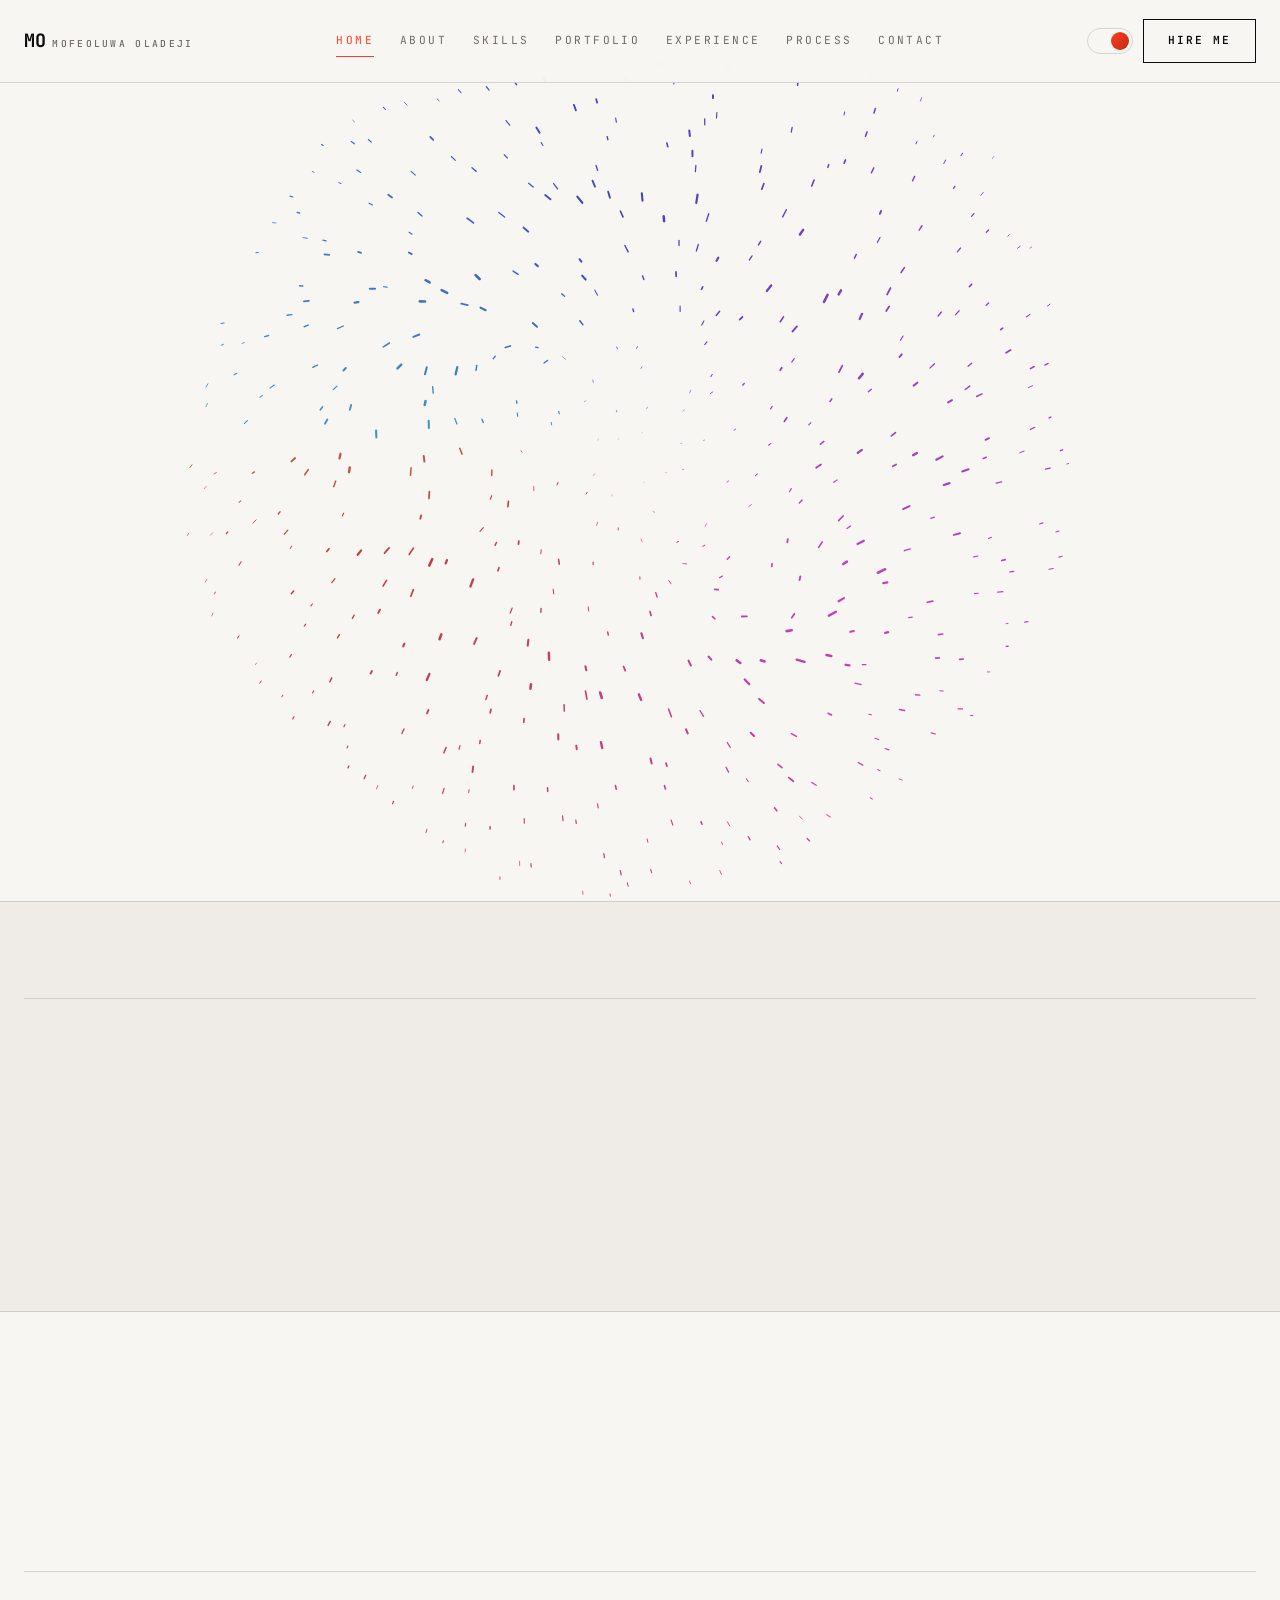
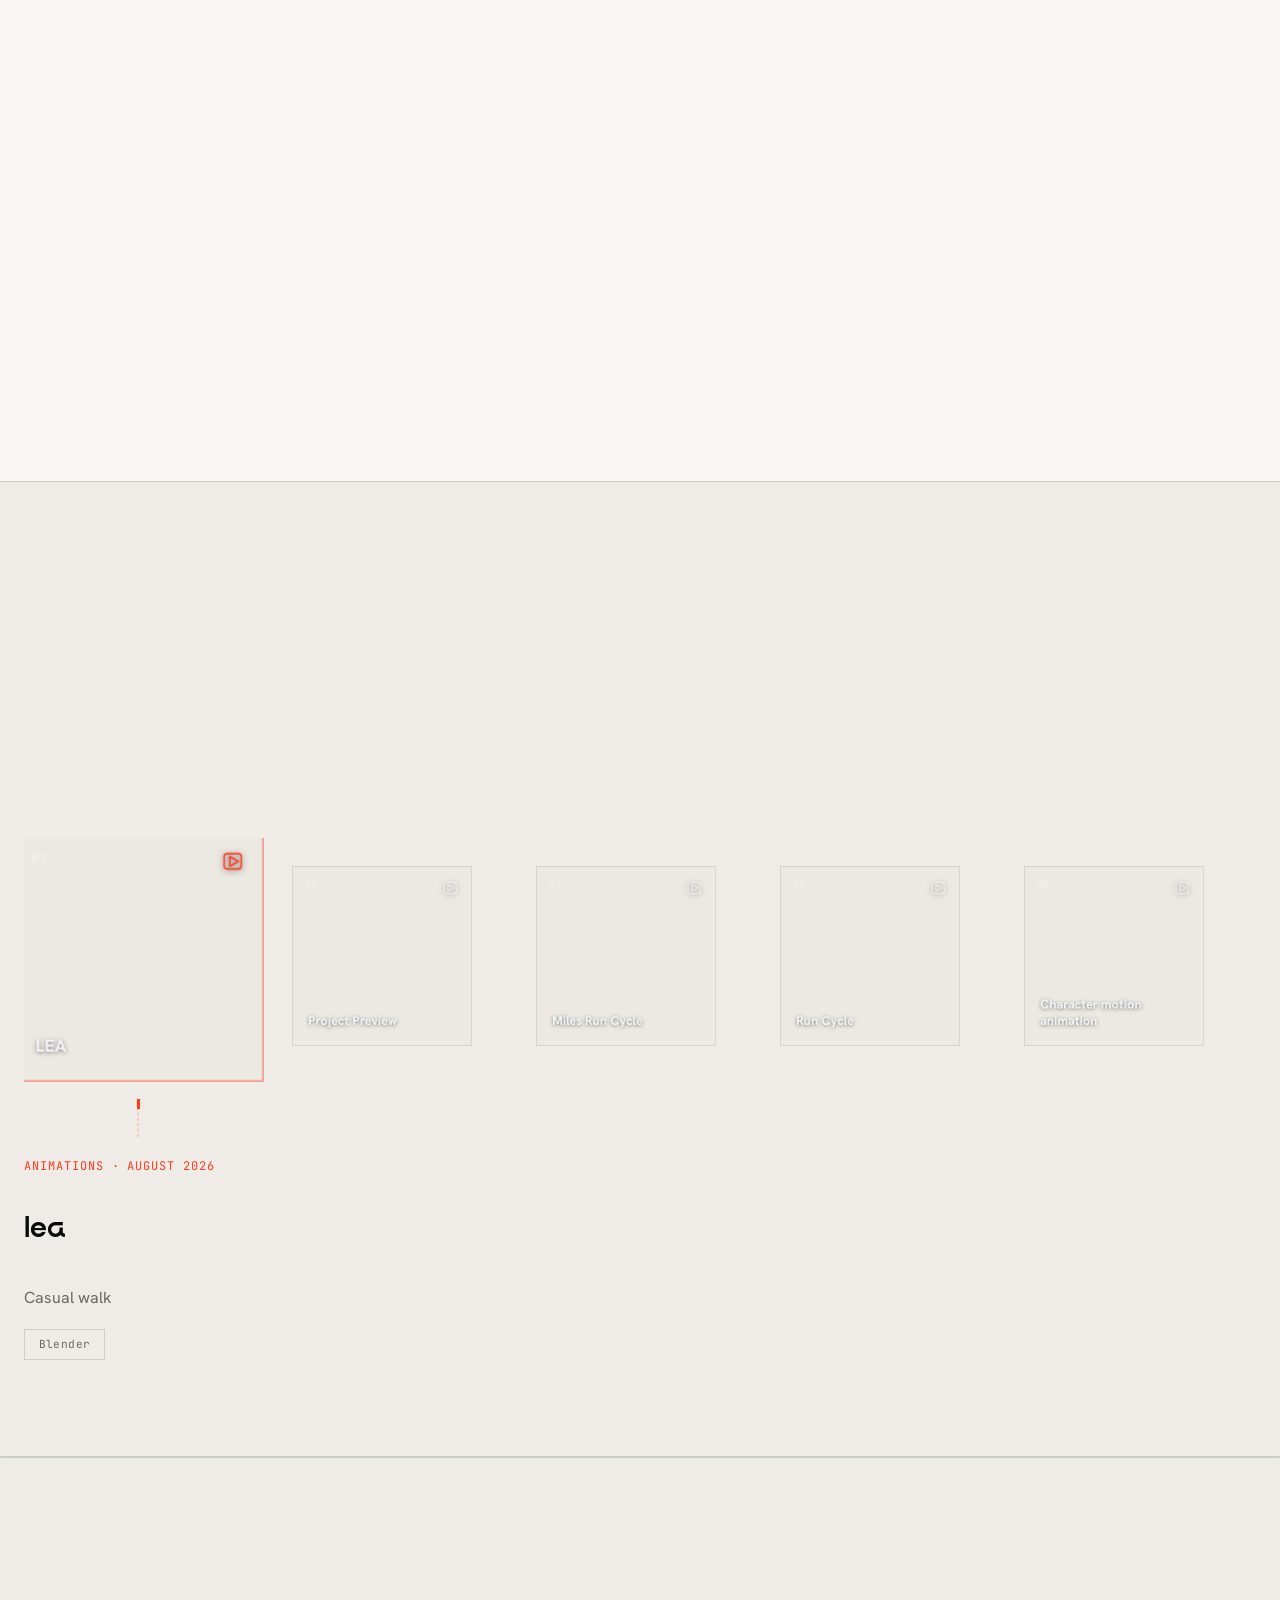
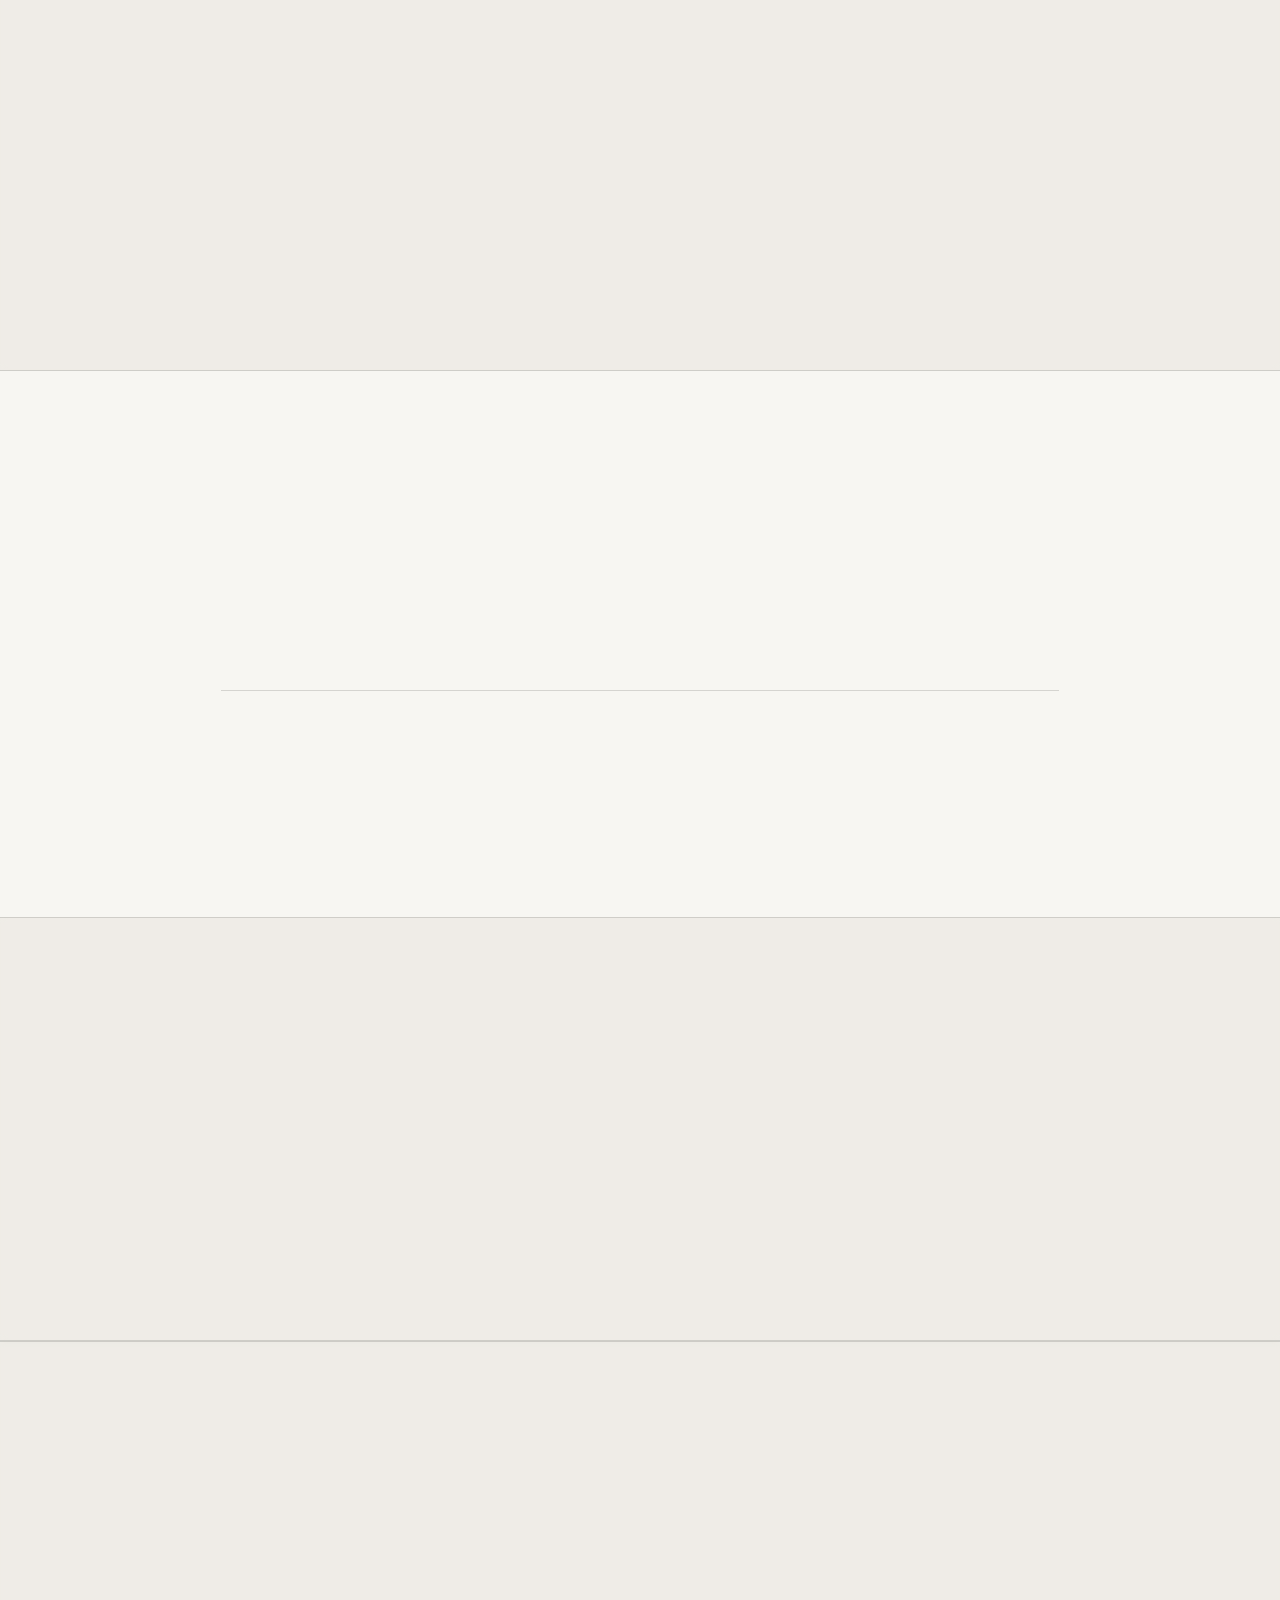
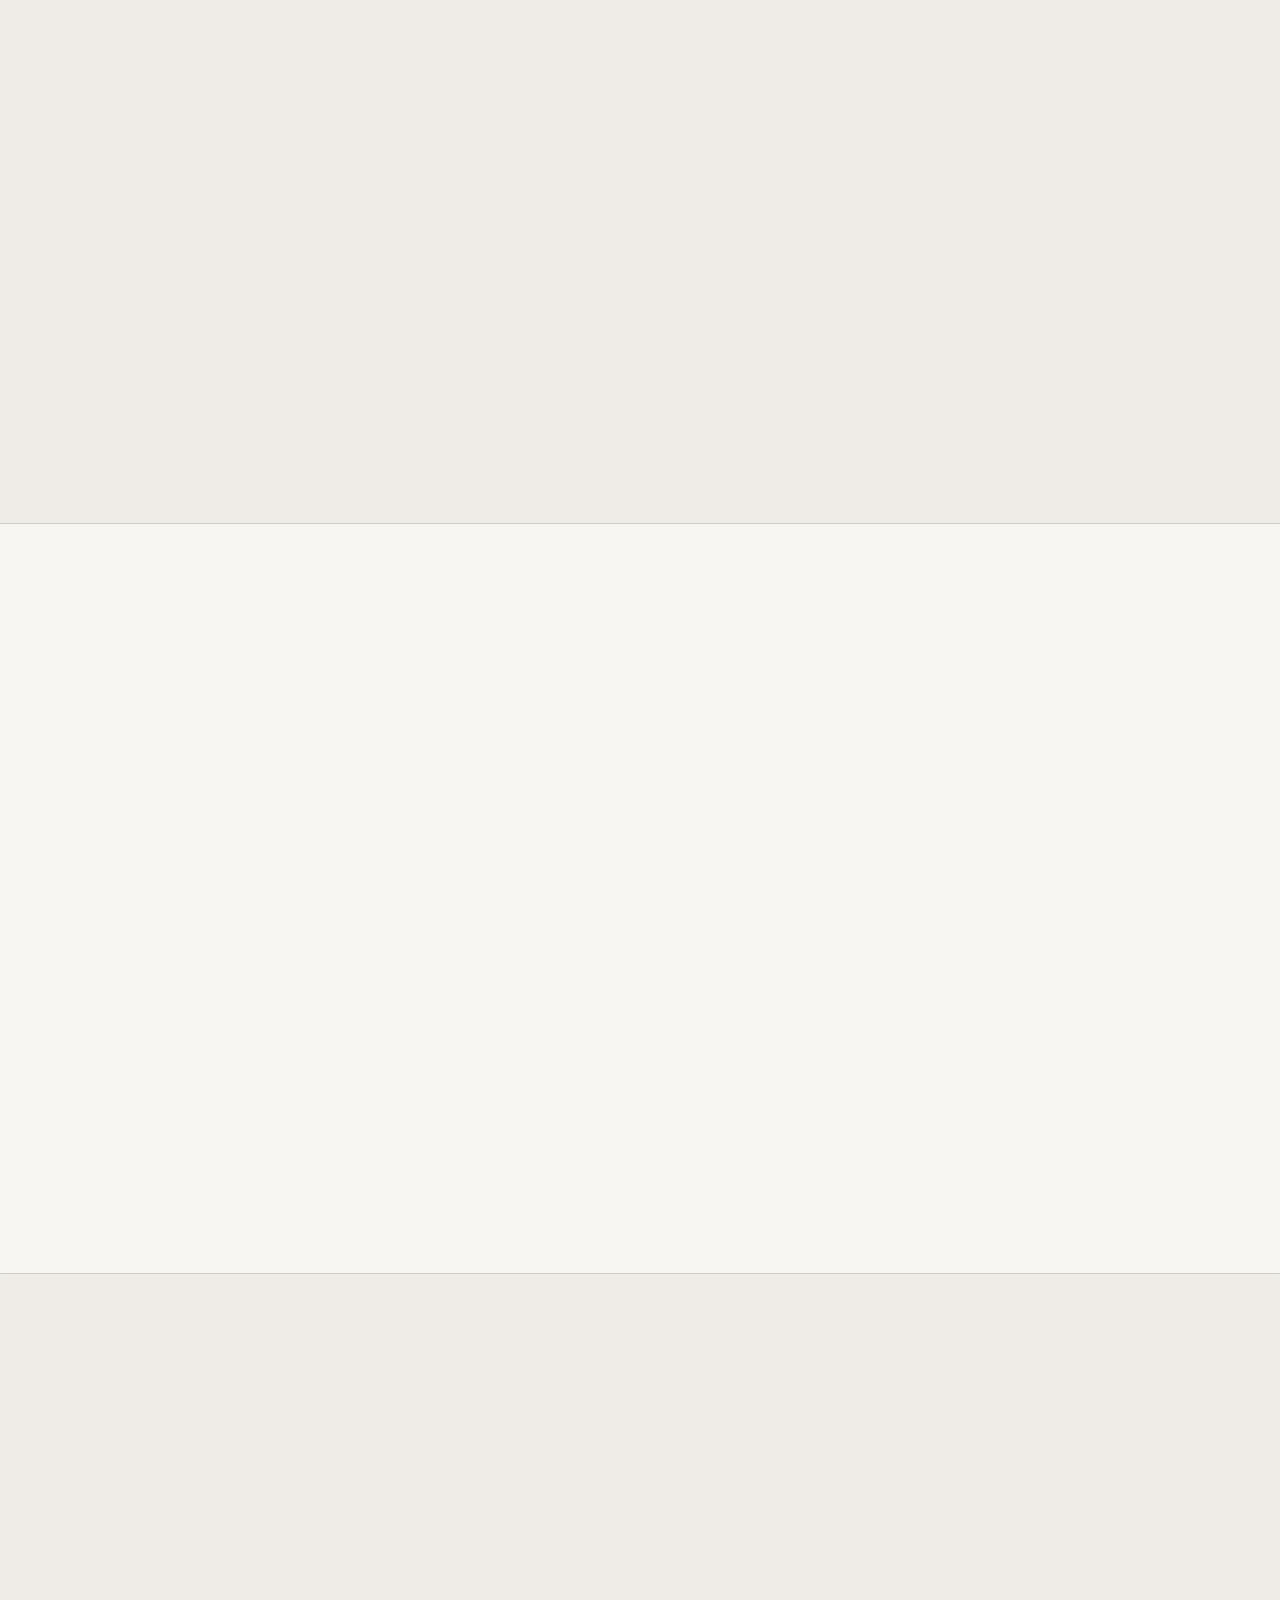
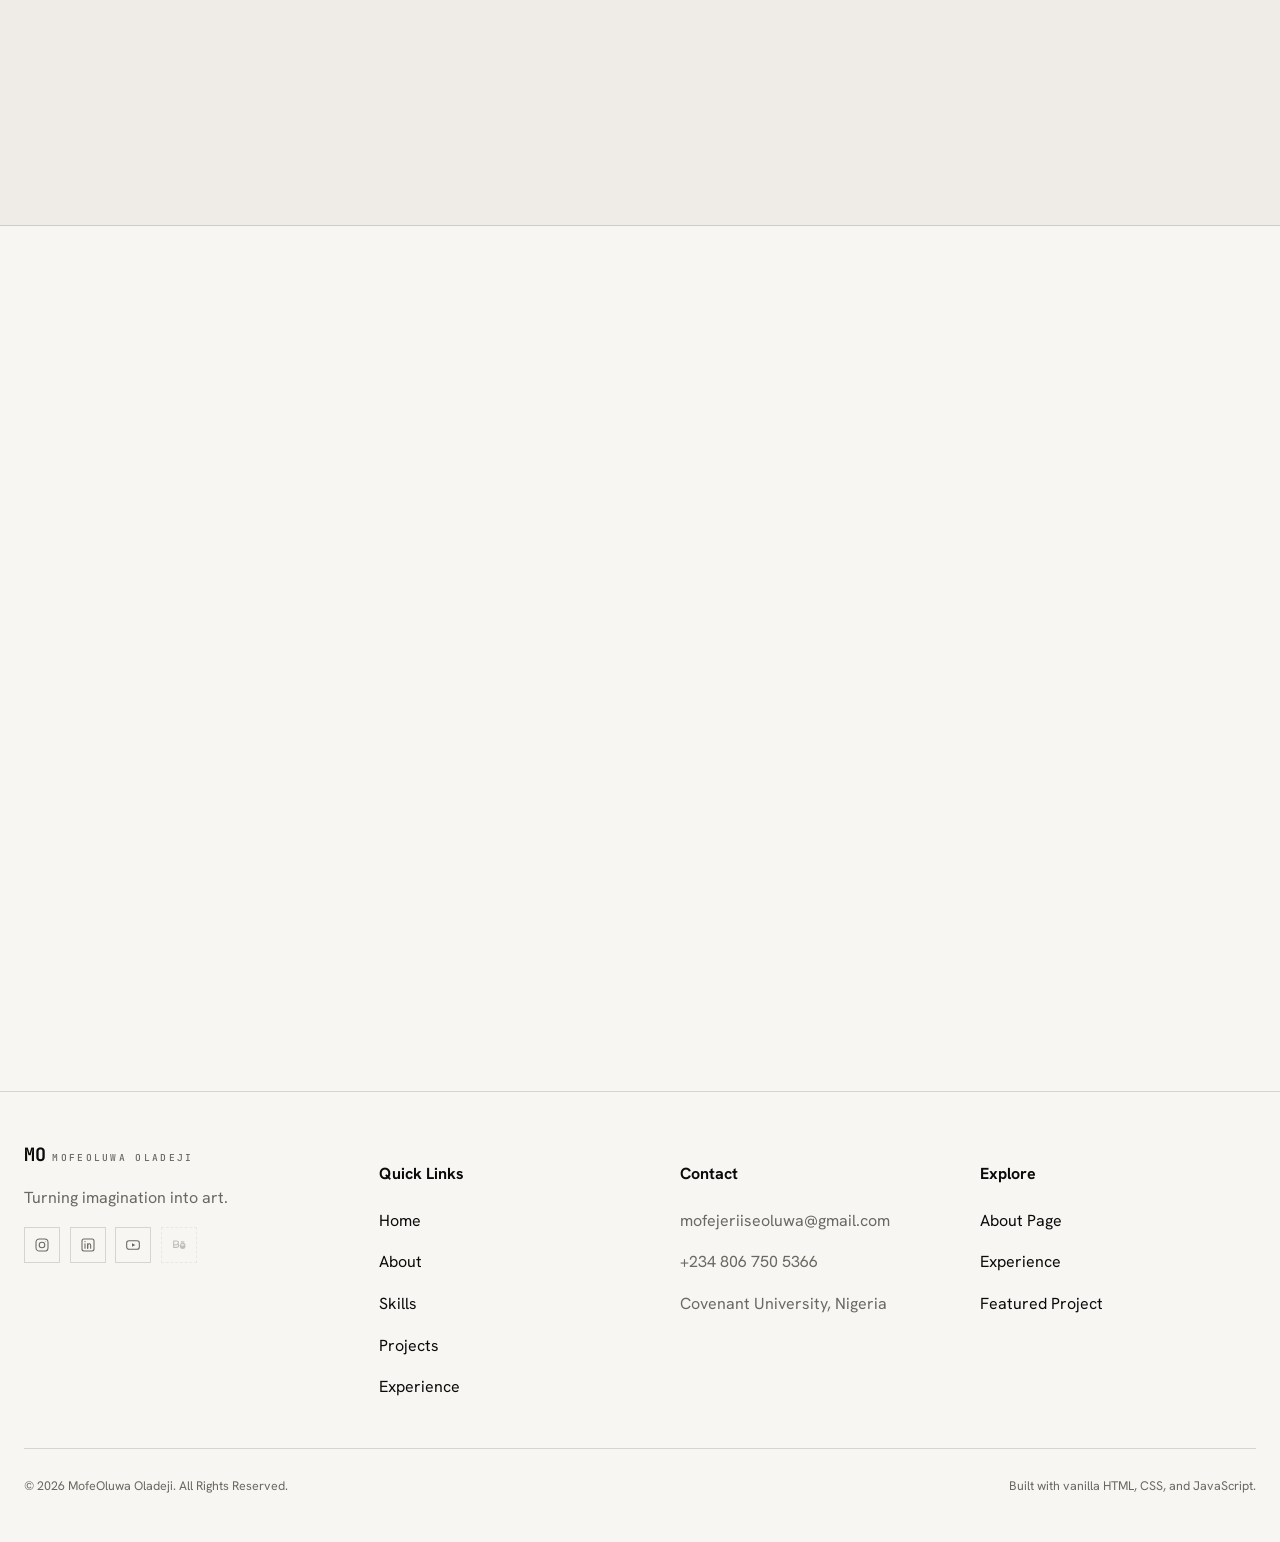
==== commit 8f98f631: "UI redesign Phase 3: detail pages + real social icons Detail pages (about.html, motion-graphics.html" ====
--- a/index.html
+++ b/index.html
@@ -139,9 +139,15 @@
       <div class="hero-bg" aria-hidden="true"></div>
       <div class="hero-side reveal" data-animate>
         <span>Follow Me</span>
-        <a href="https://www.instagram.com/mofe.osz/" target="_blank" rel="noreferrer" aria-label="Instagram">IG</a>
-        <a href="https://www.linkedin.com/in/mofeoluwa-oladeji/" target="_blank" rel="noreferrer" aria-label="LinkedIn">IN</a>
-        <a href="https://www.youtube.com/@mofeoluwaoladeji" target="_blank" rel="noreferrer" aria-label="YouTube">YT</a>
+        <a href="https://www.instagram.com/mofe.osz/" target="_blank" rel="noreferrer" aria-label="Instagram">
+          <svg viewBox="0 0 24 24" fill="none" stroke="currentColor" stroke-width="1.6" stroke-linecap="round" stroke-linejoin="round" width="17" height="17"><rect x="3" y="3" width="18" height="18" rx="5"/><circle cx="12" cy="12" r="4.2"/><circle cx="17.4" cy="6.6" r="0.6" fill="currentColor" stroke="none"/></svg>
+        </a>
+        <a href="https://www.linkedin.com/in/mofeoluwa-oladeji/" target="_blank" rel="noreferrer" aria-label="LinkedIn">
+          <svg viewBox="0 0 24 24" fill="none" stroke="currentColor" stroke-width="1.6" stroke-linecap="round" stroke-linejoin="round" width="17" height="17"><rect x="3" y="3" width="18" height="18" rx="3"/><line x1="7.5" y1="10" x2="7.5" y2="17"/><circle cx="7.5" cy="6.8" r="0.9" fill="currentColor" stroke="none"/><path d="M11.5 17v-4.2c0-1.6 1-2.6 2.4-2.6s2.1 1 2.1 2.6V17"/><line x1="11.5" y1="10" x2="11.5" y2="17"/></svg>
+        </a>
+        <a href="#" aria-disabled="true" title="Behance - coming soon" aria-label="Behance (coming soon)" class="social-pending">
+          <svg viewBox="0 0 24 24" fill="none" stroke="currentColor" stroke-width="1.6" stroke-linecap="round" stroke-linejoin="round" width="17" height="17"><path d="M4 6h4.4c1.7 0 2.8 1 2.8 2.4 0 1.1-.6 1.8-1.5 2.1 1.1.3 1.9 1.1 1.9 2.4 0 1.7-1.3 2.7-3 2.7H4z"/><line x1="4" y1="11.5" x2="9.5" y2="11.5"/><path d="M14.2 12.3c.3-1.6 1.6-2.7 3.3-2.7 2.1 0 3.4 1.5 3.4 3.7v.4h-5.7c.1 1.3 1 2.1 2.3 2.1.9 0 1.6-.4 1.9-1.1h1.5c-.4 1.5-1.7 2.4-3.4 2.4-2.2 0-3.7-1.6-3.7-3.9 0-.3 0-.6.1-.9z"/><line x1="15.3" y1="7.3" x2="19.5" y2="7.3"/></svg>
+        </a>
       </div>
       <div class="container hero-inner">
         <div>
@@ -409,10 +415,18 @@
         <a href="#home" class="logo">MO</a>
         <p class="muted">Turning imagination into art.</p>
         <div class="socials">
-          <a class="social" href="https://www.instagram.com/mofe.osz" target="_blank" rel="noreferrer" aria-label="Instagram">I</a>
-          <a class="social" href="https://www.linkedin.com/in/mofeoluwa-oladeji-85b7a322a/?lipi=urn%3Ali%3Apage%3Ad_flagship3_profile_view_base_contact_details%3BScr2lJKDRw%2BNGhwtZEKoEA%3D%3D" target="_blank" rel="noreferrer" aria-label="LinkedIn">L</a>
-          <a class="social" href="https://www.youtube.com/@mofeoluwaoladeji" target="_blank" rel="noreferrer" aria-label="YouTube">Y</a>
-          <a class="social" href="https://www.behance.net/mofeoluwaoladeji" target="_blank" rel="noreferrer" aria-label="Behance">B</a>
+          <a class="social" href="https://www.instagram.com/mofe.osz" target="_blank" rel="noreferrer" aria-label="Instagram">
+            <svg viewBox="0 0 24 24" fill="none" stroke="currentColor" stroke-width="1.6" stroke-linecap="round" stroke-linejoin="round" width="16" height="16"><rect x="3" y="3" width="18" height="18" rx="5"/><circle cx="12" cy="12" r="4.2"/><circle cx="17.4" cy="6.6" r="0.6" fill="currentColor" stroke="none"/></svg>
+          </a>
+          <a class="social" href="https://www.linkedin.com/in/mofeoluwa-oladeji-85b7a322a/?lipi=urn%3Ali%3Apage%3Ad_flagship3_profile_view_base_contact_details%3BScr2lJKDRw%2BNGhwtZEKoEA%3D%3D" target="_blank" rel="noreferrer" aria-label="LinkedIn">
+            <svg viewBox="0 0 24 24" fill="none" stroke="currentColor" stroke-width="1.6" stroke-linecap="round" stroke-linejoin="round" width="16" height="16"><rect x="3" y="3" width="18" height="18" rx="3"/><line x1="7.5" y1="10" x2="7.5" y2="17"/><circle cx="7.5" cy="6.8" r="0.9" fill="currentColor" stroke="none"/><path d="M11.5 17v-4.2c0-1.6 1-2.6 2.4-2.6s2.1 1 2.1 2.6V17"/><line x1="11.5" y1="10" x2="11.5" y2="17"/></svg>
+          </a>
+          <a class="social" href="https://www.youtube.com/@mofeoluwaoladeji" target="_blank" rel="noreferrer" aria-label="YouTube">
+            <svg viewBox="0 0 24 24" fill="none" stroke="currentColor" stroke-width="1.6" stroke-linecap="round" stroke-linejoin="round" width="16" height="16"><rect x="2.5" y="5.5" width="19" height="13" rx="3.5"/><path d="M10.5 9.2v5.6l5-2.8z" fill="currentColor" stroke="none"/></svg>
+          </a>
+          <a class="social social-pending" href="#" aria-disabled="true" title="Behance - coming soon" aria-label="Behance (coming soon)">
+            <svg viewBox="0 0 24 24" fill="none" stroke="currentColor" stroke-width="1.6" stroke-linecap="round" stroke-linejoin="round" width="16" height="16"><path d="M4 6h4.4c1.7 0 2.8 1 2.8 2.4 0 1.1-.6 1.8-1.5 2.1 1.1.3 1.9 1.1 1.9 2.4 0 1.7-1.3 2.7-3 2.7H4z"/><line x1="4" y1="11.5" x2="9.5" y2="11.5"/><path d="M14.2 12.3c.3-1.6 1.6-2.7 3.3-2.7 2.1 0 3.4 1.5 3.4 3.7v.4h-5.7c.1 1.3 1 2.1 2.3 2.1.9 0 1.6-.4 1.9-1.1h1.5c-.4 1.5-1.7 2.4-3.4 2.4-2.2 0-3.7-1.6-3.7-3.9 0-.3 0-.6.1-.9z"/><line x1="15.3" y1="7.3" x2="19.5" y2="7.3"/></svg>
+          </a>
         </div>
       </div>
       <div>
--- a/styles.css
+++ b/styles.css
@@ -133,15 +133,22 @@
   margin-top: 1rem;
 }
 
+/* A projector-gate wipe rather than a plain fade+rise: content unspools
+   into view bottom-to-top. clip-path resets to fully open at rest, so
+   it never constrains anything once .is-visible lands - only the
+   one-time reveal itself is clipped. Same [data-animate]/IntersectionObserver
+   trigger in script.js, purely a CSS transition change. */
 .reveal {
   opacity: 0;
-  transform: translateY(30px);
-  transition: opacity 0.8s ease, transform 0.8s ease;
+  transform: translateY(26px);
+  clip-path: inset(0 0 100% 0);
+  transition: opacity 0.7s cubic-bezier(0.16, 1, 0.3, 1), transform 0.7s cubic-bezier(0.16, 1, 0.3, 1), clip-path 0.7s cubic-bezier(0.16, 1, 0.3, 1);
 }
 
 .reveal.is-visible {
   opacity: 1;
   transform: translateY(0);
+  clip-path: inset(0 0 0 0);
 }
 
 .site-header {
@@ -741,13 +748,11 @@
   grid-template-columns: repeat(auto-fit, minmax(240px, 1fr));
 }
 
+/* Hairline outline only - no frosted/filled panel behind any of these,
+   the border alone is enough to read as a distinct item in a grid. */
 .skill-card,
 .update-card,
-.faq-item,
-.testimonial-card {
-  background: var(--surface);
-  backdrop-filter: blur(18px);
-  -webkit-backdrop-filter: blur(18px);
+.faq-item {
   border: 1px solid var(--border);
 }
 
@@ -780,132 +785,13 @@
   text-transform: uppercase;
 }
 
-.filters {
-  display: flex;
-  gap: 0.6rem;
-  flex-wrap: wrap;
-  margin-bottom: 1.2rem;
-}
-
-.filter-btn {
-  border: 1px solid var(--border);
-  color: var(--text-muted);
-  background: transparent;
-  border-radius: 999px;
-  padding: 0.55rem 1rem;
-  font-size: 0.7rem;
-  letter-spacing: 0.16em;
-  text-transform: uppercase;
-}
-
-.filter-btn.active {
-  background: var(--accent);
-  color: var(--bg);
-  border-color: var(--accent);
-}
-
-.portfolio-grid {
-  display: block;
-}
-
-.category-section {
-  margin-bottom: 3.5rem;
-}
-
-.category-section.is-hidden {
-  display: none;
-}
-
-.category-header {
-  margin-bottom: 1.5rem;
-  padding-bottom: 0.75rem;
-  border-bottom: 1px solid var(--border);
-}
-
-.category-header .section-label {
-  font-size: 1rem;
-}
-
-.category-title {
-  margin: 0.1rem 0 0;
-  font-family: 'Surgena', sans-serif;
-  font-size: clamp(2rem, 5vw, 3.5rem);
-  letter-spacing: 0.03em;
-  text-transform: lowercase;
-  line-height: 1;
-}
-
-.category-grid {
-  display: grid;
-  gap: 1rem;
-  grid-template-columns: repeat(3, minmax(0, 1fr));
-}
-
-.project-card {
-  position: relative;
-  border: 1px solid var(--border);
-  overflow: hidden;
-  min-height: 270px;
-  background: var(--surface);
-  backdrop-filter: blur(18px);
-  -webkit-backdrop-filter: blur(18px);
-  transition: transform 0.35s ease, opacity 0.35s ease;
-}
-
-.project-card img,
-.project-card video {
-  width: 100%;
-  height: 100%;
-  object-fit: cover;
-  transition: transform 0.45s ease;
-}
-
-.project-card:hover img,
-.project-card:hover video {
-  transform: scale(1.08);
-}
-
-.project-overlay {
-  position: absolute;
-  inset: auto 0 0;
-  background: rgba(0, 0, 0, 0.75);
-  padding: 1.2rem;
-  transform: translateY(100%);
-  transition: transform 0.35s ease;
-}
-
-.project-card:hover .project-overlay {
-  transform: translateY(0);
-}
-
-.project-view {
-  position: absolute;
-  inset: 50% auto auto 50%;
-  transform: translate(-50%, -50%) scale(0.85);
-  width: 74px;
-  height: 74px;
-  border-radius: 999px;
-  border: 1px solid var(--accent);
-  color: var(--accent);
-  display: grid;
-  place-items: center;
-  letter-spacing: 0.12em;
-  font-size: 0.62rem;
-  text-transform: uppercase;
-  opacity: 0;
-  transition: all 0.35s ease;
-}
-
-.project-card:hover .project-view {
-  opacity: 1;
-  transform: translate(-50%, -50%) scale(1);
-}
-
-.project-card.is-hidden {
-  opacity: 0.1;
-  pointer-events: none;
-}
-
+/* .filter-btn (used by the portfolio tabs), .project-card-link (a
+   tracking/hover-target class on .tile, see the shelf component further
+   down) - the old .portfolio-grid/.category-*/.project-card/-overlay/
+   -view rules that used to live in this block are gone: confirmed via a
+   full grep of every HTML/JS file that nothing renders those classes
+   any more, dead CSS left over from before the portfolio section became
+   the shelf below. */
 .project-card-link {
   position: absolute;
   inset: 0;
@@ -937,14 +823,16 @@
 }
 
 .stat-value {
-  font-family: 'Michroma', sans-serif;
+  font-family: 'JetBrains Mono', monospace;
+  font-weight: 700;
   font-size: clamp(2.8rem, 6vw, 5rem);
   line-height: 0.9;
   color: var(--accent);
 }
 
 .stat-label {
-  font-size: 0.72rem;
+  font-family: 'JetBrains Mono', monospace;
+  font-size: 0.68rem;
   letter-spacing: 0.2em;
   text-transform: uppercase;
   color: var(--text-muted);
@@ -965,30 +853,25 @@
   background: var(--border);
 }
 
+/* Numbers sit directly on the timeline rule, no card behind them - a
+   film-strip beat rather than a boxed feature tile. */
 .process-item {
   position: relative;
-  background: var(--surface);
-  backdrop-filter: blur(18px);
-  -webkit-backdrop-filter: blur(18px);
-  border: 1px solid var(--border);
-  padding: 1.4rem;
+  padding: 0 1.2rem;
 }
 
 .process-no {
-  font-family: 'Michroma', sans-serif;
-  font-size: 4.4rem;
-  color: var(--accent);
+  font-family: 'JetBrains Mono', monospace;
+  font-weight: 700;
+  font-size: 4rem;
+  color: var(--accent-glow);
+  -webkit-text-stroke: 1.5px var(--accent);
   line-height: 0.9;
-  opacity: 0.8;
 }
 
 .cta-block {
   text-align: center;
   padding: 3rem 1rem;
-  border: 1px solid var(--border);
-  background: var(--bg-alt);
-  backdrop-filter: blur(3px);
-  -webkit-backdrop-filter: blur(3px);
 }
 
 .newsletter {
@@ -1014,7 +897,7 @@
 
 .newsletter textarea {
   border: 1px solid var(--accent);
-  border-radius: 0.4rem;
+  border-radius: 0;
   padding: 0.75rem;
   resize: vertical;
 }
@@ -1102,7 +985,7 @@
 .dot {
   width: 38px;
   height: 38px;
-  border-radius: 999px;
+  border-radius: 0;
   border: 1px solid var(--border);
   background: transparent;
   color: var(--white);
@@ -1244,6 +1127,22 @@
   background: var(--accent);
   border-color: var(--accent);
   color: var(--bg);
+}
+
+/* Behance is live in markup but not a real profile yet - dashed border
+   and suppressed hover read as "coming soon" rather than broken. Placed
+   after .social/.hero-side a's own hover rules so it reliably wins the
+   cascade on any element carrying both classes. */
+.social-pending {
+  opacity: 0.4;
+  border-style: dashed;
+  cursor: default;
+}
+
+.social-pending:hover {
+  background: transparent;
+  color: var(--text-muted);
+  border-color: var(--border);
 }
 
 .footer-bottom {
@@ -1463,9 +1362,6 @@
 
 .detail-visual {
   border: 1px solid var(--border);
-  background: var(--surface);
-  backdrop-filter: blur(18px);
-  -webkit-backdrop-filter: blur(18px);
 }
 
 /* Pinned video hero (About page): the clip is fixed to the viewport and
@@ -1588,9 +1484,10 @@
   border: 1px solid var(--accent);
   color: var(--accent);
   padding: 0.45rem 0.7rem;
-  border-radius: 999px;
-  font-size: 0.68rem;
-  letter-spacing: 0.14em;
+  border-radius: 0;
+  font-family: 'JetBrains Mono', monospace;
+  font-size: 0.65rem;
+  letter-spacing: 0.1em;
   text-transform: uppercase;
 }
 
@@ -1832,10 +1729,11 @@
   color: var(--text-muted);
   border-radius: 0;
   padding: 0 0 0.6rem;
-  font-size: 0.85rem;
+  font-family: 'JetBrains Mono', monospace;
+  font-size: 0.7rem;
   font-weight: 600;
-  letter-spacing: 0.02em;
-  text-transform: none;
+  letter-spacing: 0.16em;
+  text-transform: uppercase;
   position: relative;
   transition: color 0.3s ease;
 }
@@ -1896,10 +1794,8 @@
   flex: none;
   width: 220px;
   height: 220px;
-  border-radius: 20px;
-  background: var(--surface);
-  backdrop-filter: blur(18px);
-  -webkit-backdrop-filter: blur(18px);
+  border-radius: 0;
+  background: var(--bg-alt);
   border: 1px solid var(--border);
   position: relative;
   display: block;
@@ -1997,18 +1893,18 @@
   font-size: 0.6rem;
   letter-spacing: 0.08em;
   padding: 0.2rem 0.5rem;
-  border-radius: 999px;
+  border-radius: 0;
   background: var(--accent);
-  color: var(--bg);
+  color: #fff;
   font-weight: 700;
 }
 
 .indicator {
-  width: 6px;
-  height: 6px;
-  border-radius: 50%;
+  width: 3px;
+  height: 10px;
+  border-radius: 0;
   background: var(--accent);
-  margin: 0.4rem auto 0;
+  margin: 0.6rem auto 0;
   position: relative;
   transition: transform 0.65s cubic-bezier(0.16, 1, 0.3, 1);
   box-shadow: 0 0 10px var(--accent-glow);
@@ -2073,9 +1969,11 @@
 }
 
 .info-tag {
-  font-size: 0.75rem;
+  font-family: 'JetBrains Mono', monospace;
+  font-size: 0.7rem;
+  letter-spacing: 0.04em;
   padding: 0.35rem 0.85rem;
-  border-radius: 999px;
+  border-radius: 0;
   border: 1px solid var(--border);
   color: var(--text-muted);
 }
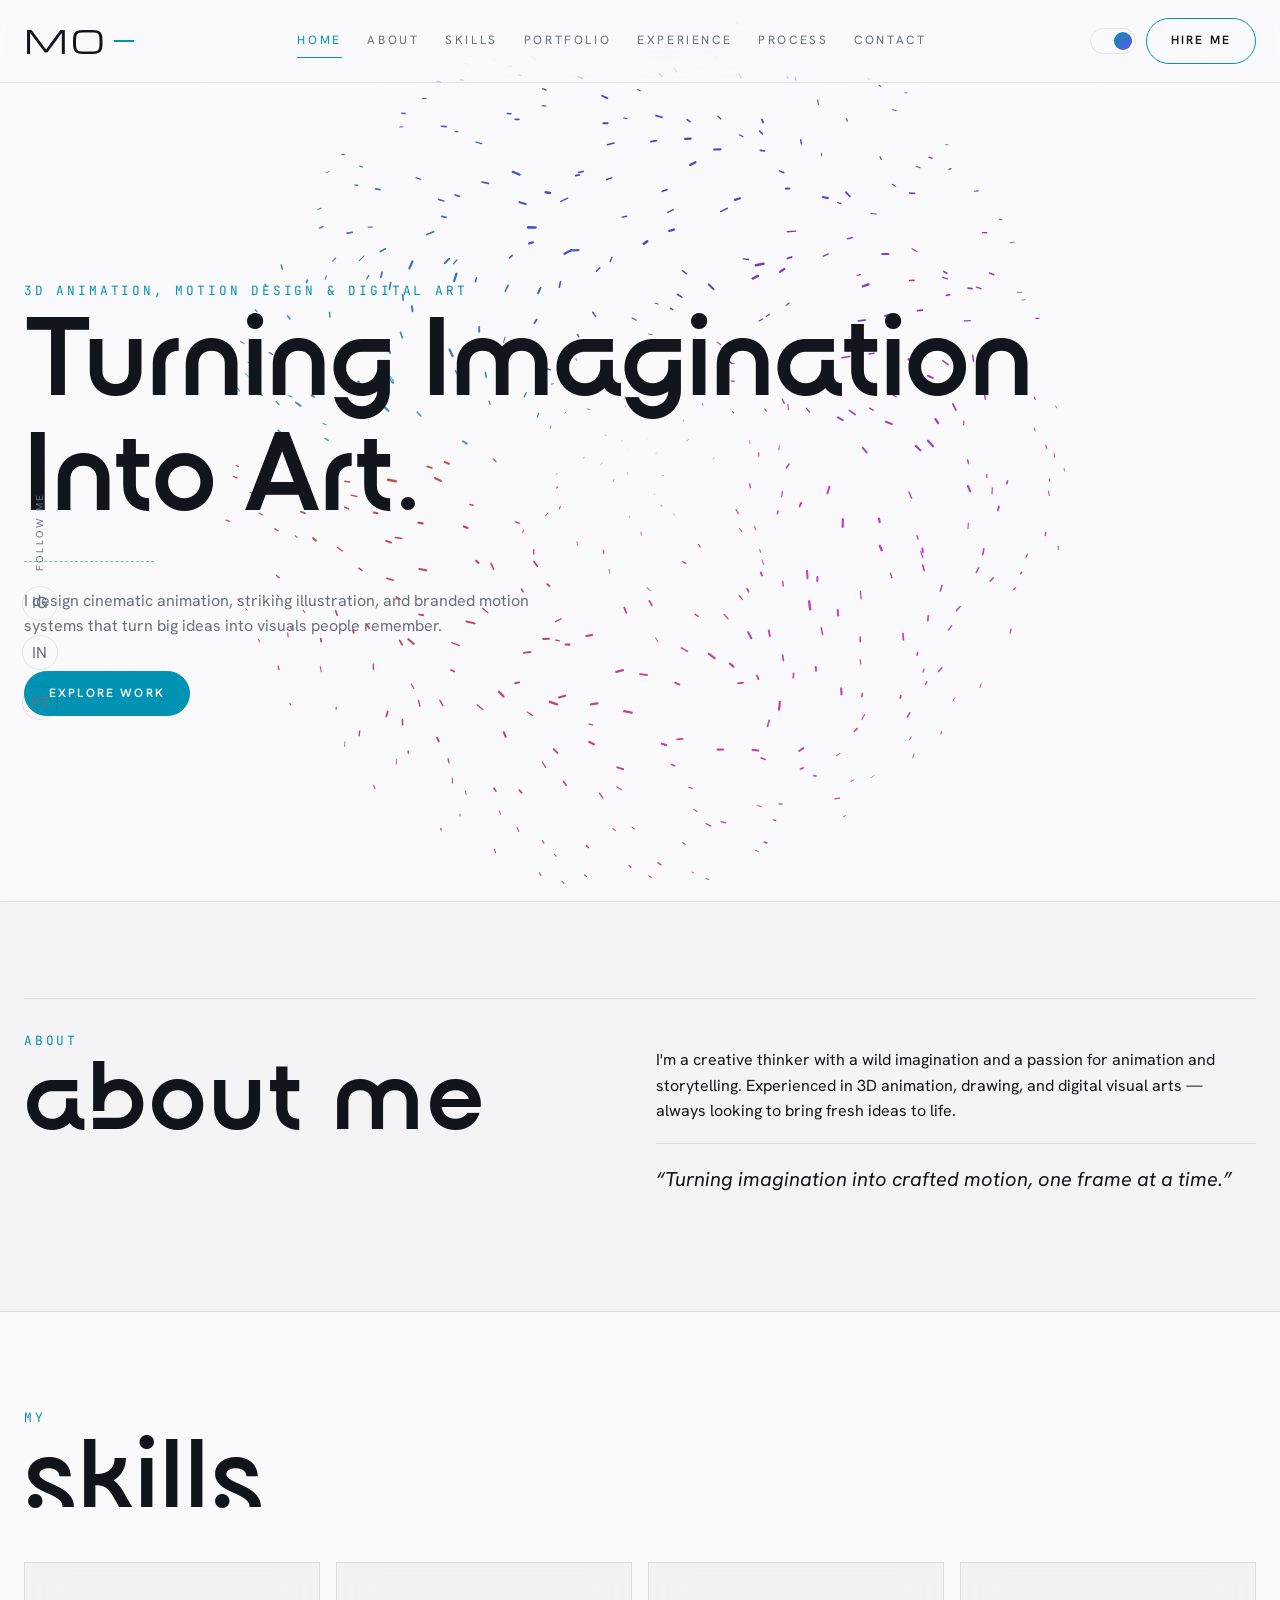
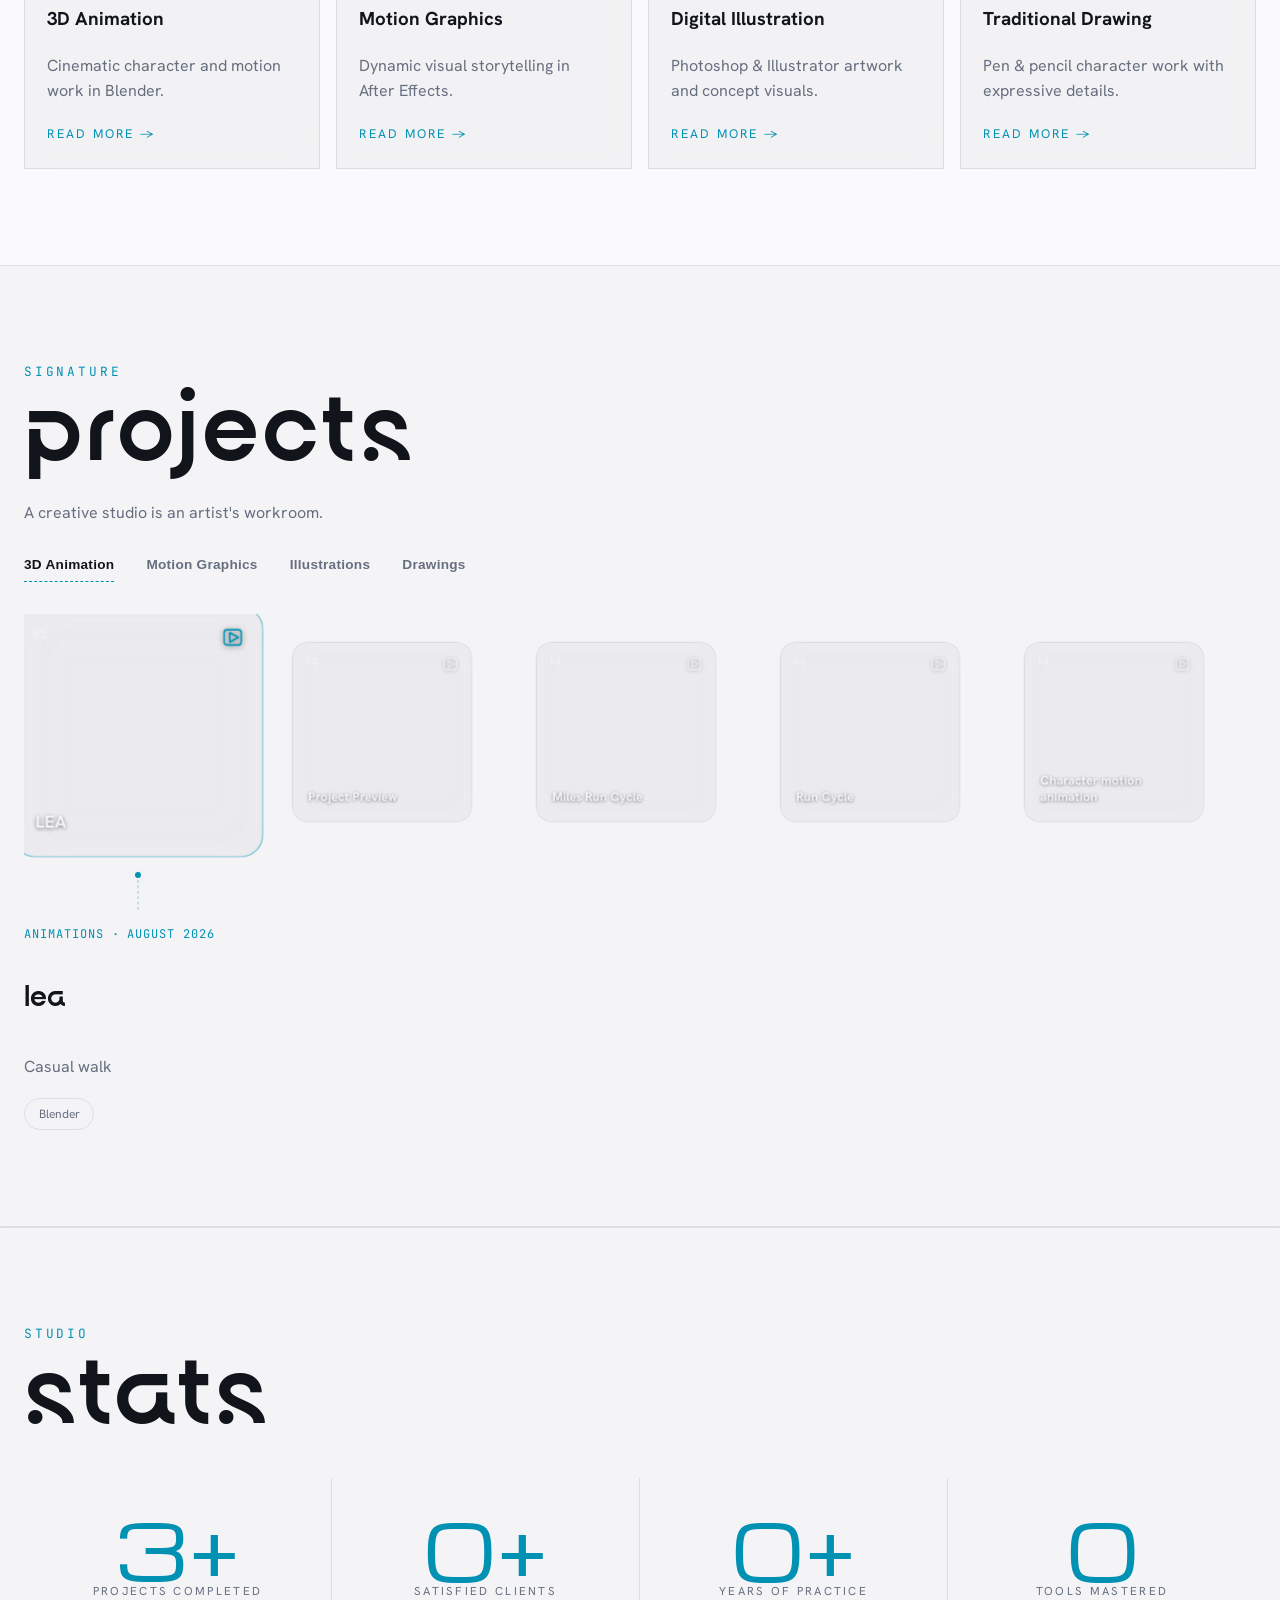
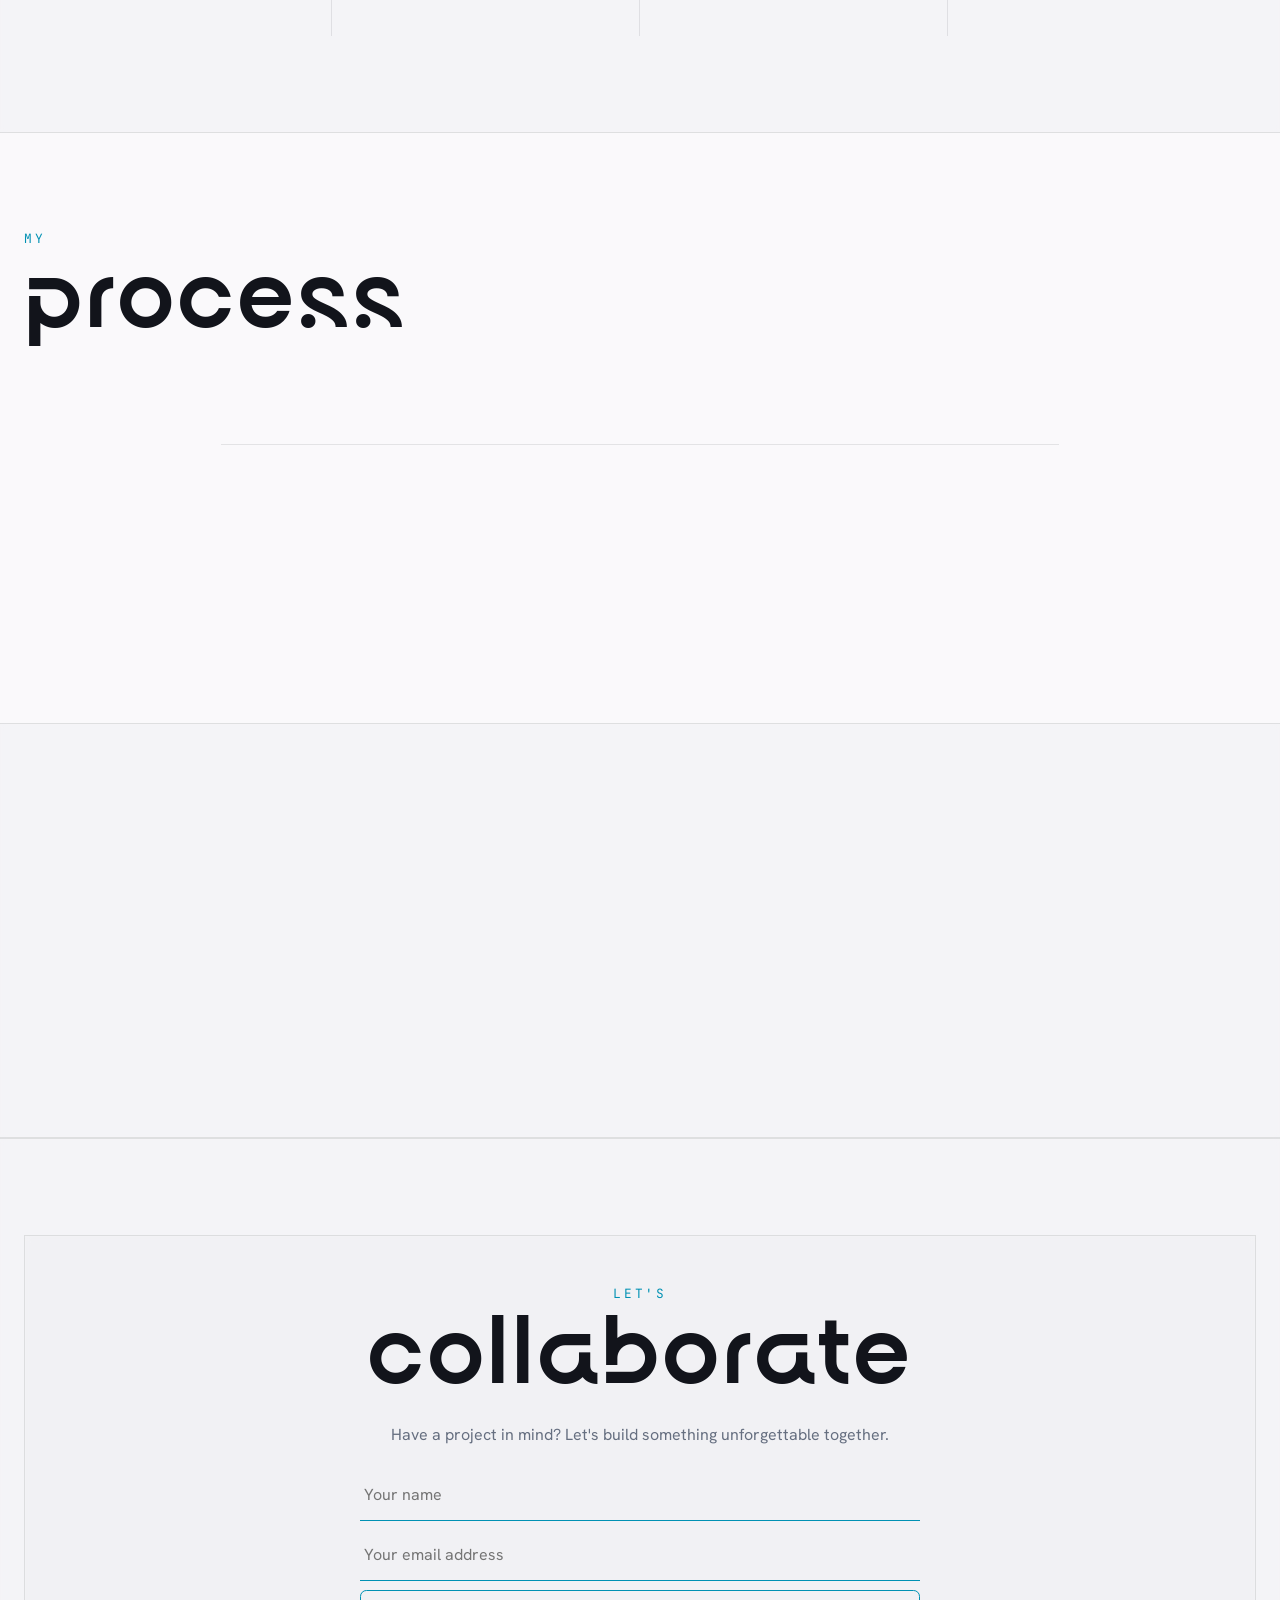
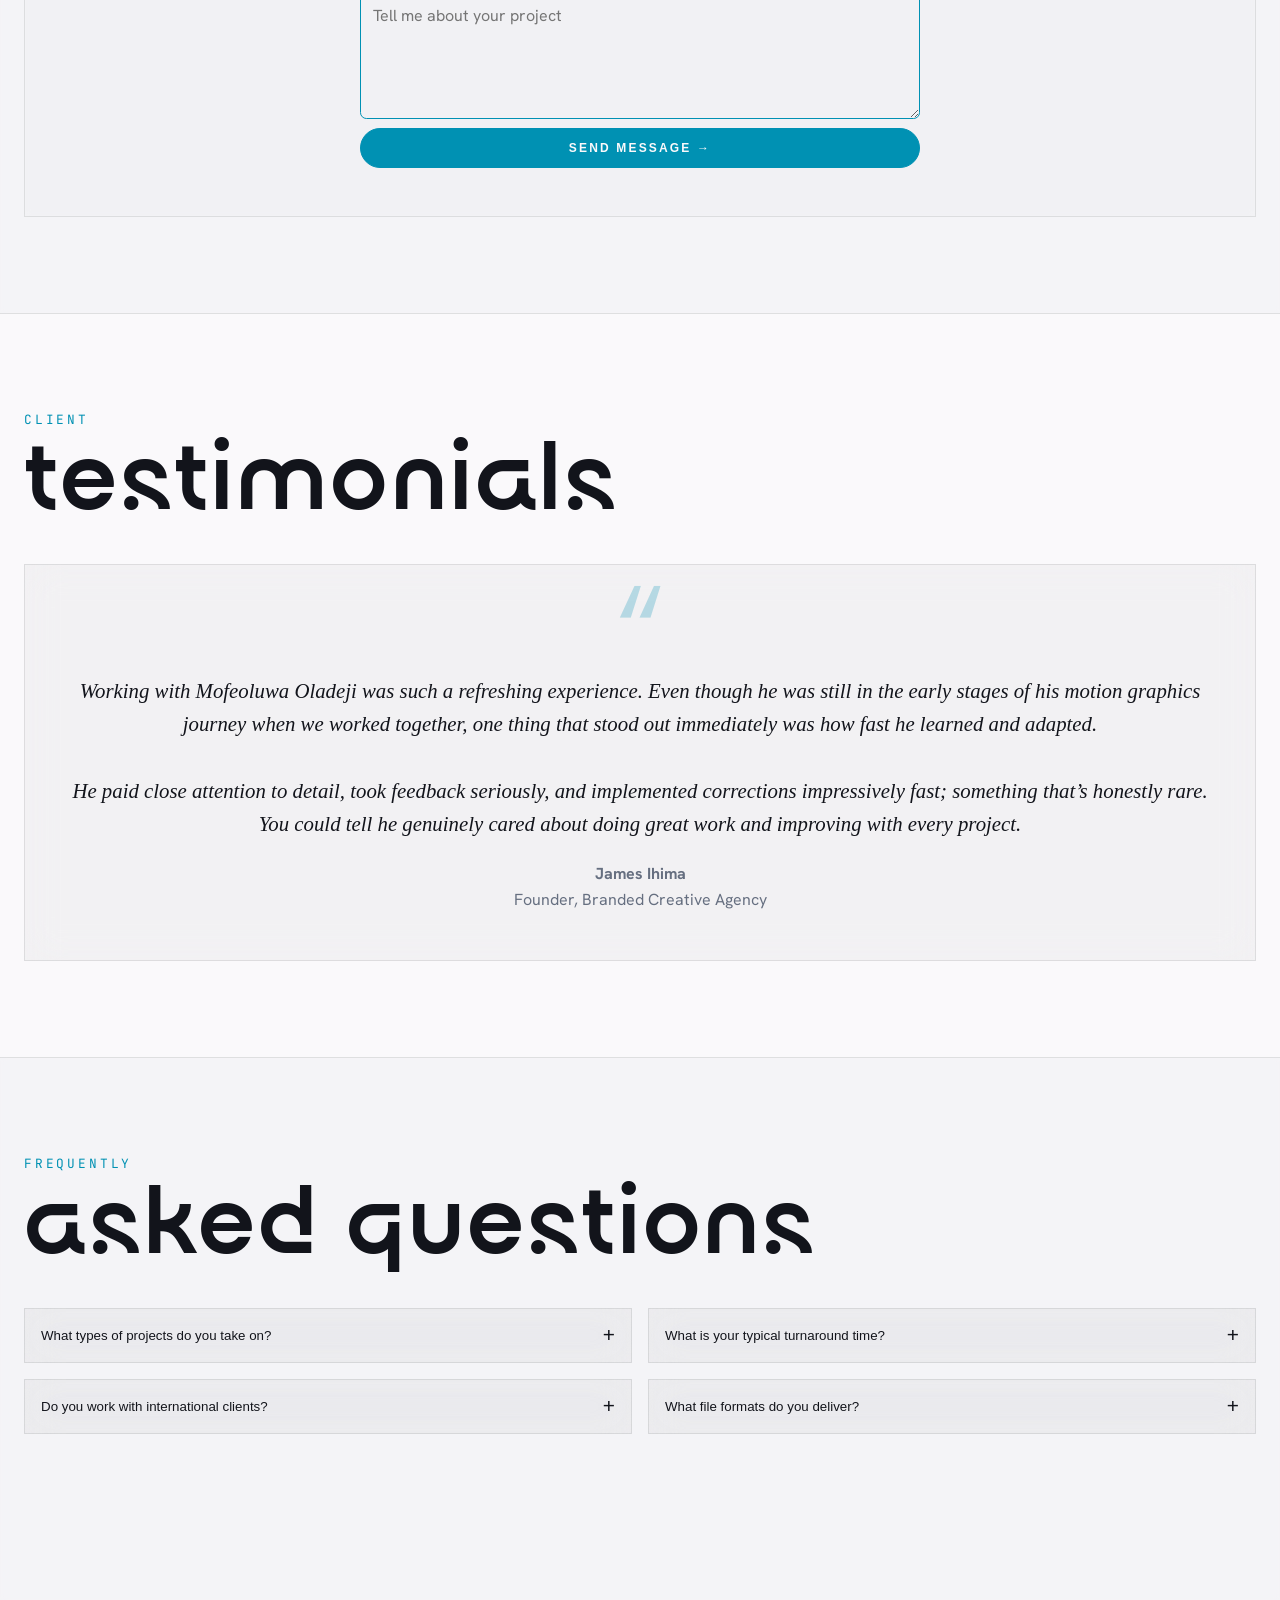
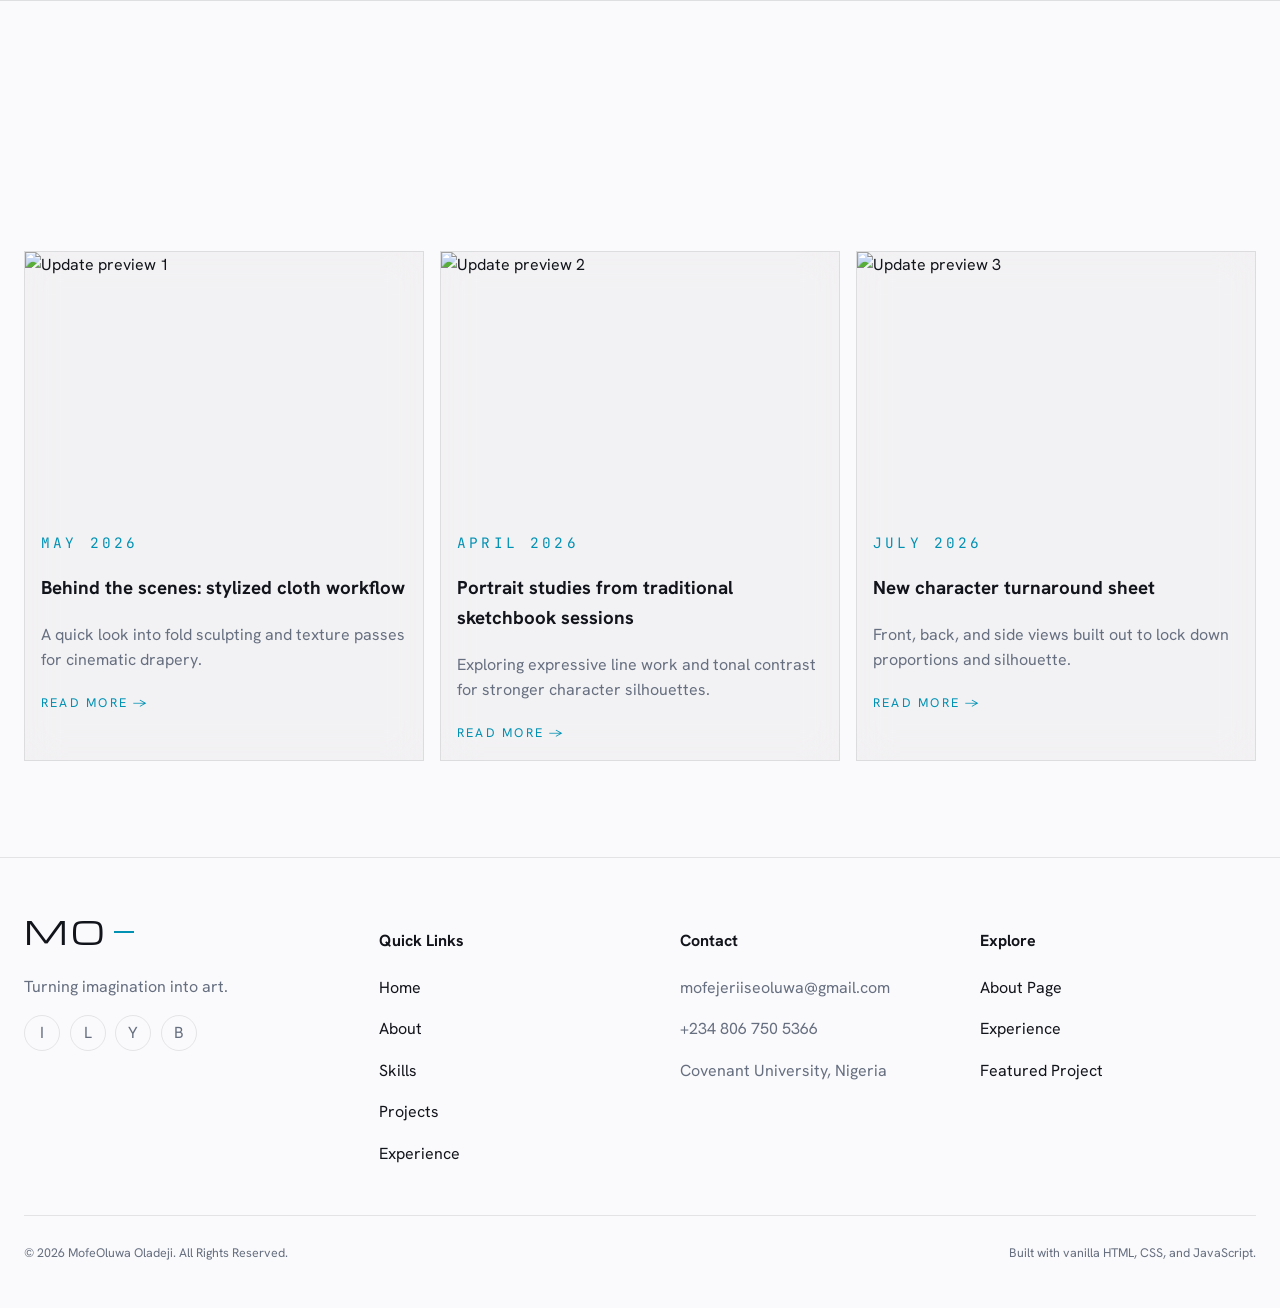
==== commit e11787e5: "Restore the pre-redesign UI on this repo's deploy Reverts index.html/styles.css back to their state " ====
--- a/index.html
+++ b/index.html
@@ -139,15 +139,9 @@
       <div class="hero-bg" aria-hidden="true"></div>
       <div class="hero-side reveal" data-animate>
         <span>Follow Me</span>
-        <a href="https://www.instagram.com/mofe.osz/" target="_blank" rel="noreferrer" aria-label="Instagram">
-          <svg viewBox="0 0 24 24" fill="none" stroke="currentColor" stroke-width="1.6" stroke-linecap="round" stroke-linejoin="round" width="17" height="17"><rect x="3" y="3" width="18" height="18" rx="5"/><circle cx="12" cy="12" r="4.2"/><circle cx="17.4" cy="6.6" r="0.6" fill="currentColor" stroke="none"/></svg>
-        </a>
-        <a href="https://www.linkedin.com/in/mofeoluwa-oladeji/" target="_blank" rel="noreferrer" aria-label="LinkedIn">
-          <svg viewBox="0 0 24 24" fill="none" stroke="currentColor" stroke-width="1.6" stroke-linecap="round" stroke-linejoin="round" width="17" height="17"><rect x="3" y="3" width="18" height="18" rx="3"/><line x1="7.5" y1="10" x2="7.5" y2="17"/><circle cx="7.5" cy="6.8" r="0.9" fill="currentColor" stroke="none"/><path d="M11.5 17v-4.2c0-1.6 1-2.6 2.4-2.6s2.1 1 2.1 2.6V17"/><line x1="11.5" y1="10" x2="11.5" y2="17"/></svg>
-        </a>
-        <a href="#" aria-disabled="true" title="Behance - coming soon" aria-label="Behance (coming soon)" class="social-pending">
-          <svg viewBox="0 0 24 24" fill="none" stroke="currentColor" stroke-width="1.6" stroke-linecap="round" stroke-linejoin="round" width="17" height="17"><path d="M4 6h4.4c1.7 0 2.8 1 2.8 2.4 0 1.1-.6 1.8-1.5 2.1 1.1.3 1.9 1.1 1.9 2.4 0 1.7-1.3 2.7-3 2.7H4z"/><line x1="4" y1="11.5" x2="9.5" y2="11.5"/><path d="M14.2 12.3c.3-1.6 1.6-2.7 3.3-2.7 2.1 0 3.4 1.5 3.4 3.7v.4h-5.7c.1 1.3 1 2.1 2.3 2.1.9 0 1.6-.4 1.9-1.1h1.5c-.4 1.5-1.7 2.4-3.4 2.4-2.2 0-3.7-1.6-3.7-3.9 0-.3 0-.6.1-.9z"/><line x1="15.3" y1="7.3" x2="19.5" y2="7.3"/></svg>
-        </a>
+        <a href="https://www.instagram.com/mofe.osz/" target="_blank" rel="noreferrer" aria-label="Instagram">IG</a>
+        <a href="https://www.linkedin.com/in/mofeoluwa-oladeji/" target="_blank" rel="noreferrer" aria-label="LinkedIn">IN</a>
+        <a href="https://www.youtube.com/@mofeoluwaoladeji" target="_blank" rel="noreferrer" aria-label="YouTube">YT</a>
       </div>
       <div class="container hero-inner">
         <div>
@@ -184,30 +178,30 @@
           <span class="section-label">My</span>
           <h2 class="section-title">Skills</h2>
         </div>
-        <div class="skills-index">
-          <a href="about.html" class="skills-row reveal" data-animate data-stagger-item>
-            <span class="skills-row-index">01</span>
-            <span class="skills-row-name">3D Animation</span>
-            <span class="skills-row-desc">Cinematic character and motion work in Blender.</span>
-            <span class="skills-row-arrow" aria-hidden="true">→</span>
+        <div class="cards-grid">
+          <a href="about.html" class="skill-card reveal" data-animate data-stagger-item>
+            <div class="skill-icon"></div>
+            <h3>3D Animation</h3>
+            <p class="muted">Cinematic character and motion work in Blender.</p>
+            <span class="read-link">Read More →</span>
           </a>
-          <a href="motion-graphics.html" class="skills-row reveal" data-animate data-stagger-item>
-            <span class="skills-row-index">02</span>
-            <span class="skills-row-name">Motion Graphics</span>
-            <span class="skills-row-desc">Dynamic visual storytelling in After Effects.</span>
-            <span class="skills-row-arrow" aria-hidden="true">→</span>
+          <a href="motion-graphics.html" class="skill-card reveal" data-animate data-stagger-item>
+            <div class="skill-icon"></div>
+            <h3>Motion Graphics</h3>
+            <p class="muted">Dynamic visual storytelling in After Effects.</p>
+            <span class="read-link">Read More →</span>
           </a>
-          <a href="about.html" class="skills-row reveal" data-animate data-stagger-item>
-            <span class="skills-row-index">03</span>
-            <span class="skills-row-name">Digital Illustration</span>
-            <span class="skills-row-desc">Photoshop &amp; Illustrator artwork and concept visuals.</span>
-            <span class="skills-row-arrow" aria-hidden="true">→</span>
+          <a href="about.html" class="skill-card reveal" data-animate data-stagger-item>
+            <div class="skill-icon"></div>
+            <h3>Digital Illustration</h3>
+            <p class="muted">Photoshop & Illustrator artwork and concept visuals.</p>
+            <span class="read-link">Read More →</span>
           </a>
-          <a href="about.html" class="skills-row reveal" data-animate data-stagger-item>
-            <span class="skills-row-index">04</span>
-            <span class="skills-row-name">Traditional Drawing</span>
-            <span class="skills-row-desc">Pen &amp; pencil character work with expressive details.</span>
-            <span class="skills-row-arrow" aria-hidden="true">→</span>
+          <a href="about.html" class="skill-card reveal" data-animate data-stagger-item>
+            <div class="skill-icon"></div>
+            <h3>Traditional Drawing</h3>
+            <p class="muted">Pen & pencil character work with expressive details.</p>
+            <span class="read-link">Read More →</span>
           </a>
         </div>
       </div>
@@ -415,18 +409,10 @@
         <a href="#home" class="logo">MO</a>
         <p class="muted">Turning imagination into art.</p>
         <div class="socials">
-          <a class="social" href="https://www.instagram.com/mofe.osz" target="_blank" rel="noreferrer" aria-label="Instagram">
-            <svg viewBox="0 0 24 24" fill="none" stroke="currentColor" stroke-width="1.6" stroke-linecap="round" stroke-linejoin="round" width="16" height="16"><rect x="3" y="3" width="18" height="18" rx="5"/><circle cx="12" cy="12" r="4.2"/><circle cx="17.4" cy="6.6" r="0.6" fill="currentColor" stroke="none"/></svg>
-          </a>
-          <a class="social" href="https://www.linkedin.com/in/mofeoluwa-oladeji-85b7a322a/?lipi=urn%3Ali%3Apage%3Ad_flagship3_profile_view_base_contact_details%3BScr2lJKDRw%2BNGhwtZEKoEA%3D%3D" target="_blank" rel="noreferrer" aria-label="LinkedIn">
-            <svg viewBox="0 0 24 24" fill="none" stroke="currentColor" stroke-width="1.6" stroke-linecap="round" stroke-linejoin="round" width="16" height="16"><rect x="3" y="3" width="18" height="18" rx="3"/><line x1="7.5" y1="10" x2="7.5" y2="17"/><circle cx="7.5" cy="6.8" r="0.9" fill="currentColor" stroke="none"/><path d="M11.5 17v-4.2c0-1.6 1-2.6 2.4-2.6s2.1 1 2.1 2.6V17"/><line x1="11.5" y1="10" x2="11.5" y2="17"/></svg>
-          </a>
-          <a class="social" href="https://www.youtube.com/@mofeoluwaoladeji" target="_blank" rel="noreferrer" aria-label="YouTube">
-            <svg viewBox="0 0 24 24" fill="none" stroke="currentColor" stroke-width="1.6" stroke-linecap="round" stroke-linejoin="round" width="16" height="16"><rect x="2.5" y="5.5" width="19" height="13" rx="3.5"/><path d="M10.5 9.2v5.6l5-2.8z" fill="currentColor" stroke="none"/></svg>
-          </a>
-          <a class="social social-pending" href="#" aria-disabled="true" title="Behance - coming soon" aria-label="Behance (coming soon)">
-            <svg viewBox="0 0 24 24" fill="none" stroke="currentColor" stroke-width="1.6" stroke-linecap="round" stroke-linejoin="round" width="16" height="16"><path d="M4 6h4.4c1.7 0 2.8 1 2.8 2.4 0 1.1-.6 1.8-1.5 2.1 1.1.3 1.9 1.1 1.9 2.4 0 1.7-1.3 2.7-3 2.7H4z"/><line x1="4" y1="11.5" x2="9.5" y2="11.5"/><path d="M14.2 12.3c.3-1.6 1.6-2.7 3.3-2.7 2.1 0 3.4 1.5 3.4 3.7v.4h-5.7c.1 1.3 1 2.1 2.3 2.1.9 0 1.6-.4 1.9-1.1h1.5c-.4 1.5-1.7 2.4-3.4 2.4-2.2 0-3.7-1.6-3.7-3.9 0-.3 0-.6.1-.9z"/><line x1="15.3" y1="7.3" x2="19.5" y2="7.3"/></svg>
-          </a>
+          <a class="social" href="https://www.instagram.com/mofe.osz" target="_blank" rel="noreferrer" aria-label="Instagram">I</a>
+          <a class="social" href="https://www.linkedin.com/in/mofeoluwa-oladeji-85b7a322a/?lipi=urn%3Ali%3Apage%3Ad_flagship3_profile_view_base_contact_details%3BScr2lJKDRw%2BNGhwtZEKoEA%3D%3D" target="_blank" rel="noreferrer" aria-label="LinkedIn">L</a>
+          <a class="social" href="https://www.youtube.com/@mofeoluwaoladeji" target="_blank" rel="noreferrer" aria-label="YouTube">Y</a>
+          <a class="social" href="https://www.behance.net/mofeoluwaoladeji" target="_blank" rel="noreferrer" aria-label="Behance">B</a>
         </div>
       </div>
       <div>
--- a/styles.css
+++ b/styles.css
@@ -1,58 +1,56 @@
 :root {
-  /* "Director's Cut": ink on paper, one hot accent, everywhere else
-     neutral. Light ("Paper") is the site's default appearance regardless
-     of OS preference - dark ("Negative Film") is opt-in only, applied
-     below via [data-theme='dark']. */
+  /* Light is the site's default appearance regardless of OS preference -
+     dark is opt-in only, applied below via [data-theme='dark']. */
   color-scheme: light;
-  --bg: #f7f6f2;
-  --bg-alt: rgba(234, 231, 224, 0.6);
-  --surface: rgba(10, 10, 10, 0.035);
-  --border: rgba(10, 10, 10, 0.14);
-  --text-primary: #0a0a0a;
-  --text-muted: #6b6862;
-  --accent: #ff3b1f;
-  --accent-glow: rgba(255, 59, 31, 0.16);
-  --signal: #c22a13;
+  --bg: #faf9fb;
+  --bg-alt: rgba(241, 240, 244, 0.62);
+  --surface: rgba(10, 12, 20, 0.03);
+  --border: rgba(10, 12, 20, 0.09);
+  --text-primary: #12141b;
+  --text-muted: #666f80;
+  --accent: #0091b3;
+  --accent-glow: rgba(0, 145, 179, 0.14);
+  --signal: #6c4fe0;
   --danger: #d1435c;
-  --header-bg: rgba(247, 246, 242, 0.88);
-  --overlay-bg: rgba(247, 246, 242, 0.98);
-  --white: #0a0a0a;
+  --header-bg: rgba(250, 249, 251, 0.35);
+  --overlay-bg: rgba(250, 249, 251, 0.97);
+  --white: #12141b;
   --nav-height: 82px;
   --nav-height-mobile: 72px;
 }
 
 :root[data-theme='dark'] {
   color-scheme: dark;
-  --bg: #050505;
-  --bg-alt: rgba(20, 20, 20, 0.6);
-  --surface: rgba(247, 246, 242, 0.045);
-  --border: rgba(247, 246, 242, 0.12);
-  --text-primary: #f7f6f2;
-  --text-muted: #9a968c;
-  --accent: #ff5a3c;
-  --accent-glow: rgba(255, 90, 60, 0.22);
-  --signal: #ff8a6b;
-  --danger: #ff6a6a;
-  --header-bg: rgba(5, 5, 5, 0.88);
-  --overlay-bg: rgba(5, 5, 5, 0.98);
+  --bg: #070707;
+  --bg-alt: rgba(16, 16, 16, 0.62);
+  --surface: rgba(255, 255, 255, 0.035);
+  --border: rgba(255, 255, 255, 0.09);
+  --text-primary: #f2f2f3;
+  --text-muted: #8c8f95;
+  --accent: #4fd8ff;
+  --accent-glow: rgba(79, 216, 255, 0.18);
+  --signal: #8b6bff;
+  --danger: #ff8f8f;
+  --header-bg: rgba(5, 5, 5, 0.35);
+  --overlay-bg: rgba(5, 5, 5, 0.97);
   --white: #ffffff;
 }
 
 :root[data-theme='light'] {
   color-scheme: light;
-  --bg: #f7f6f2;
-  --bg-alt: rgba(234, 231, 224, 0.6);
-  --surface: rgba(10, 10, 10, 0.035);
-  --border: rgba(10, 10, 10, 0.14);
-  --text-primary: #0a0a0a;
-  --text-muted: #6b6862;
-  --accent: #ff3b1f;
-  --accent-glow: rgba(255, 59, 31, 0.16);
-  --signal: #c22a13;
+  --bg: #faf9fb;
+  --bg-alt: rgba(241, 240, 244, 0.62);
+  --surface: rgba(10, 12, 20, 0.03);
+  --border: rgba(10, 12, 20, 0.09);
+  --text-primary: #12141b;
+  --text-muted: #666f80;
+  --accent: #0091b3;
+  --accent-glow: rgba(0, 145, 179, 0.14);
+  --signal: #6c4fe0;
   --danger: #d1435c;
-  --header-bg: rgba(247, 246, 242, 0.88);
-  --overlay-bg: rgba(247, 246, 242, 0.98);
-  --white: #0a0a0a;
+  --header-bg: rgba(250, 249, 251, 0.35);
+  --overlay-bg: rgba(250, 249, 251, 0.97);
+  --white: #12141b;
 }
 
 body {
@@ -121,9 +119,9 @@
 .section-title {
   margin: 0.25rem 0 0;
   font-family: 'Surgena', sans-serif;
-  font-size: clamp(3rem, 9vw, 7.6rem);
-  letter-spacing: -0.005em;
-  line-height: 0.92;
+  font-size: clamp(2.8rem, 8vw, 6.4rem);
+  letter-spacing: 0.03em;
+  line-height: 0.95;
   text-transform: lowercase;
 }
 
@@ -133,22 +131,15 @@
   margin-top: 1rem;
 }
 
-/* A projector-gate wipe rather than a plain fade+rise: content unspools
-   into view bottom-to-top. clip-path resets to fully open at rest, so
-   it never constrains anything once .is-visible lands - only the
-   one-time reveal itself is clipped. Same [data-animate]/IntersectionObserver
-   trigger in script.js, purely a CSS transition change. */
 .reveal {
   opacity: 0;
-  transform: translateY(26px);
-  clip-path: inset(0 0 100% 0);
-  transition: opacity 0.7s cubic-bezier(0.16, 1, 0.3, 1), transform 0.7s cubic-bezier(0.16, 1, 0.3, 1), clip-path 0.7s cubic-bezier(0.16, 1, 0.3, 1);
+  transform: translateY(30px);
+  transition: opacity 0.8s ease, transform 0.8s ease;
 }
 
 .reveal.is-visible {
   opacity: 1;
   transform: translateY(0);
-  clip-path: inset(0 0 0 0);
 }
 
 .site-header {
@@ -156,8 +147,8 @@
   top: 0;
   z-index: 30;
   background: var(--header-bg);
-  backdrop-filter: blur(6px);
-  -webkit-backdrop-filter: blur(6px);
+  backdrop-filter: blur(16px) saturate(140%);
+  -webkit-backdrop-filter: blur(16px) saturate(140%);
   border-bottom: 1px solid var(--border);
   transition: background 0.5s ease, border-color 0.5s ease;
 }
@@ -170,33 +161,21 @@
   gap: 1rem;
 }
 
-/* Slate-mark logo: a plain monospace frame number rather than a rounded
-   "app icon" wordmark - reads like a shot slate label, not a SaaS brand. */
 .logo {
-  font-family: 'JetBrains Mono', monospace;
-  font-weight: 700;
-  font-size: 1.15rem;
-  letter-spacing: 0.02em;
+  font-family: 'Michroma', sans-serif;
+  font-size: 2rem;
+  letter-spacing: 0.08em;
   position: relative;
   display: inline-flex;
-  align-items: baseline;
-  gap: 0.35rem;
-  color: var(--text-primary);
+  align-items: center;
 }
 
 .logo::after {
-  content: 'MOFEOLUWA OLADEJI';
-  font-size: 0.6rem;
-  letter-spacing: 0.24em;
-  color: var(--text-muted);
-  font-weight: 500;
-  display: none;
-}
-
-@media (min-width: 700px) {
-  .logo::after {
-    display: inline;
-  }
+  content: '';
+  width: 1.25rem;
+  height: 0.16rem;
+  background: var(--accent);
+  margin-left: 0.4rem;
 }
 
 .nav-links {
@@ -206,8 +185,7 @@
 
 .nav-link {
   position: relative;
-  font-family: 'JetBrains Mono', monospace;
-  font-size: 0.7rem;
+  font-size: 0.75rem;
   letter-spacing: 0.22em;
   text-transform: uppercase;
   color: var(--text-muted);
@@ -237,31 +215,26 @@
   transform: scaleX(1);
 }
 
-/* Buttons: sharp corners, no fill at rest - a slate/stamp reads as
-   deliberate and printed, not a rounded "app" pill. */
 .nav-cta,
 .btn {
   display: inline-flex;
   align-items: center;
   justify-content: center;
   gap: 0.5rem;
-  border-radius: 0;
-  border: 1px solid var(--text-primary);
+  border-radius: 999px;
+  border: 1px solid var(--accent);
   padding: 0.75rem 1.5rem;
-  font-family: 'JetBrains Mono', monospace;
-  font-size: 0.7rem;
+  font-size: 0.75rem;
   letter-spacing: 0.18em;
   text-transform: uppercase;
   font-weight: 600;
-  color: var(--text-primary);
-  transition: all 0.25s ease;
+  transition: all 0.3s ease;
 }
 
 .nav-cta:hover,
 .btn-primary {
   background: var(--accent);
-  border-color: var(--accent);
-  color: #fff;
+  color: var(--bg);
 }
 
 .btn-primary:hover {
@@ -282,7 +255,7 @@
   display: none;
   width: 44px;
   height: 44px;
-  border-radius: 0;
+  border-radius: 999px;
   border: 1px solid var(--border);
   color: var(--white);
   background: transparent;
@@ -293,8 +266,8 @@
   inset: 0;
   z-index: 40;
   background: var(--overlay-bg);
-  backdrop-filter: blur(6px);
-  -webkit-backdrop-filter: blur(6px);
+  backdrop-filter: blur(20px);
+  -webkit-backdrop-filter: blur(20px);
   display: flex;
   flex-direction: column;
   align-items: center;
@@ -309,16 +282,10 @@
 }
 
 .mobile-menu a {
-  font-family: 'Surgena', sans-serif;
-  font-size: clamp(2.4rem, 11vw, 3.2rem);
-  letter-spacing: 0.01em;
-  text-transform: lowercase;
-  color: var(--text-primary);
-}
-
-.mobile-menu a:hover,
-.mobile-menu a:active {
-  color: var(--accent);
+  font-family: 'Michroma', sans-serif;
+  font-size: 2rem;
+  letter-spacing: 0.08em;
+  text-transform: uppercase;
 }
 
 .hero {
@@ -347,9 +314,8 @@
 
 .hero-line {
   font-family: 'Surgena', sans-serif;
-  font-size: clamp(3.4rem, 12vw, 10.5rem);
-  line-height: 0.88;
-  letter-spacing: -0.01em;
+  font-size: clamp(3rem, 9vw, 8rem);
+  line-height: 0.92;
   text-transform: capitalize;
   margin: 0;
 }
@@ -608,7 +574,7 @@
 .hero-side a {
   width: 2.2rem;
   height: 2.2rem;
-  border-radius: 0;
+  border-radius: 999px;
   border: 1px solid var(--border);
   display: grid;
   place-items: center;
@@ -664,95 +630,19 @@
   font-size: 1.25rem;
 }
 
-/* Skills as an editorial index, not a grid of bordered cards - a plain
-   numbered list where the craft name itself is the largest thing on the
-   page and the only decoration is a hairline rule + a hover shift into
-   the one accent color, rather than a box per item. */
-.skills-index {
-  border-top: 1px solid var(--border);
-}
-
-.skills-row {
-  display: grid;
-  grid-template-columns: 2.2rem 1fr 1.6rem;
-  grid-template-areas: "index name arrow" "index desc arrow";
-  align-items: baseline;
-  column-gap: 1.25rem;
-  padding: 1.4rem 0;
-  border-bottom: 1px solid var(--border);
-  color: var(--text-primary);
-  transition: padding-left 0.3s cubic-bezier(0.16, 1, 0.3, 1), color 0.3s ease;
-}
-
-.skills-row-index {
-  grid-area: index;
-  font-family: 'JetBrains Mono', monospace;
-  font-size: 0.75rem;
-  color: var(--text-muted);
-  letter-spacing: 0.06em;
-}
-
-.skills-row-name {
-  grid-area: name;
-  font-family: 'Surgena', sans-serif;
-  font-size: clamp(1.9rem, 5.4vw, 3.6rem);
-  line-height: 1;
-  text-transform: lowercase;
-}
-
-.skills-row-desc {
-  grid-area: desc;
-  font-size: 0.85rem;
-  color: var(--text-muted);
-  max-width: 30ch;
-  margin-top: 0.4rem;
-}
-
-.skills-row-arrow {
-  grid-area: arrow;
-  align-self: center;
-  justify-self: end;
-  font-family: 'JetBrains Mono', monospace;
-  font-size: 1.3rem;
-  color: var(--text-muted);
-  transition: transform 0.3s cubic-bezier(0.16, 1, 0.3, 1), color 0.3s ease;
-}
-
-@media (min-width: 640px) {
-  .skills-row {
-    grid-template-columns: 2.5rem 1fr auto 2rem;
-    grid-template-areas: "index name desc arrow";
-    align-items: center;
-  }
-
-  .skills-row-desc {
-    text-align: right;
-    justify-self: end;
-    margin-top: 0;
-  }
-}
-
-.skills-row:hover {
-  color: var(--accent);
-  padding-left: 0.75rem;
-}
-
-.skills-row:hover .skills-row-arrow {
-  transform: translateX(6px);
-  color: var(--accent);
-}
-
 .cards-grid {
   display: grid;
   gap: 1rem;
   grid-template-columns: repeat(auto-fit, minmax(240px, 1fr));
 }
 
-/* Hairline outline only - no frosted/filled panel behind any of these,
-   the border alone is enough to read as a distinct item in a grid. */
 .skill-card,
 .update-card,
-.faq-item {
+.faq-item,
+.testimonial-card {
+  background: var(--surface);
+  backdrop-filter: blur(18px);
+  -webkit-backdrop-filter: blur(18px);
   border: 1px solid var(--border);
 }
 
@@ -785,13 +675,132 @@
   text-transform: uppercase;
 }
 
-/* .filter-btn (used by the portfolio tabs), .project-card-link (a
-   tracking/hover-target class on .tile, see the shelf component further
-   down) - the old .portfolio-grid/.category-*/.project-card/-overlay/
-   -view rules that used to live in this block are gone: confirmed via a
-   full grep of every HTML/JS file that nothing renders those classes
-   any more, dead CSS left over from before the portfolio section became
-   the shelf below. */
+.filters {
+  display: flex;
+  gap: 0.6rem;
+  flex-wrap: wrap;
+  margin-bottom: 1.2rem;
+}
+
+.filter-btn {
+  border: 1px solid var(--border);
+  color: var(--text-muted);
+  background: transparent;
+  border-radius: 999px;
+  padding: 0.55rem 1rem;
+  font-size: 0.7rem;
+  letter-spacing: 0.16em;
+  text-transform: uppercase;
+}
+
+.filter-btn.active {
+  background: var(--accent);
+  color: var(--bg);
+  border-color: var(--accent);
+}
+
+.portfolio-grid {
+  display: block;
+}
+
+.category-section {
+  margin-bottom: 3.5rem;
+}
+
+.category-section.is-hidden {
+  display: none;
+}
+
+.category-header {
+  margin-bottom: 1.5rem;
+  padding-bottom: 0.75rem;
+  border-bottom: 1px solid var(--border);
+}
+
+.category-header .section-label {
+  font-size: 1rem;
+}
+
+.category-title {
+  margin: 0.1rem 0 0;
+  font-family: 'Surgena', sans-serif;
+  font-size: clamp(2rem, 5vw, 3.5rem);
+  letter-spacing: 0.03em;
+  text-transform: lowercase;
+  line-height: 1;
+}
+
+.category-grid {
+  display: grid;
+  gap: 1rem;
+  grid-template-columns: repeat(3, minmax(0, 1fr));
+}
+
+.project-card {
+  position: relative;
+  border: 1px solid var(--border);
+  overflow: hidden;
+  min-height: 270px;
+  background: var(--surface);
+  backdrop-filter: blur(18px);
+  -webkit-backdrop-filter: blur(18px);
+  transition: transform 0.35s ease, opacity 0.35s ease;
+}
+
+.project-card img,
+.project-card video {
+  width: 100%;
+  height: 100%;
+  object-fit: cover;
+  transition: transform 0.45s ease;
+}
+
+.project-card:hover img,
+.project-card:hover video {
+  transform: scale(1.08);
+}
+
+.project-overlay {
+  position: absolute;
+  inset: auto 0 0;
+  background: rgba(0, 0, 0, 0.75);
+  padding: 1.2rem;
+  transform: translateY(100%);
+  transition: transform 0.35s ease;
+}
+
+.project-card:hover .project-overlay {
+  transform: translateY(0);
+}
+
+.project-view {
+  position: absolute;
+  inset: 50% auto auto 50%;
+  transform: translate(-50%, -50%) scale(0.85);
+  width: 74px;
+  height: 74px;
+  border-radius: 999px;
+  border: 1px solid var(--accent);
+  color: var(--accent);
+  display: grid;
+  place-items: center;
+  letter-spacing: 0.12em;
+  font-size: 0.62rem;
+  text-transform: uppercase;
+  opacity: 0;
+  transition: all 0.35s ease;
+}
+
+.project-card:hover .project-view {
+  opacity: 1;
+  transform: translate(-50%, -50%) scale(1);
+}
+
+.project-card.is-hidden {
+  opacity: 0.1;
+  pointer-events: none;
+}
+
 .project-card-link {
   position: absolute;
   inset: 0;
@@ -823,16 +832,14 @@
 }
 
 .stat-value {
-  font-family: 'JetBrains Mono', monospace;
-  font-weight: 700;
+  font-family: 'Michroma', sans-serif;
   font-size: clamp(2.8rem, 6vw, 5rem);
   line-height: 0.9;
   color: var(--accent);
 }
 
 .stat-label {
-  font-family: 'JetBrains Mono', monospace;
-  font-size: 0.68rem;
+  font-size: 0.72rem;
   letter-spacing: 0.2em;
   text-transform: uppercase;
   color: var(--text-muted);
@@ -853,25 +860,30 @@
   background: var(--border);
 }
 
-/* Numbers sit directly on the timeline rule, no card behind them - a
-   film-strip beat rather than a boxed feature tile. */
 .process-item {
   position: relative;
-  padding: 0 1.2rem;
+  background: var(--surface);
+  backdrop-filter: blur(18px);
+  -webkit-backdrop-filter: blur(18px);
+  border: 1px solid var(--border);
+  padding: 1.4rem;
 }
 
 .process-no {
-  font-family: 'JetBrains Mono', monospace;
-  font-weight: 700;
-  font-size: 4rem;
-  color: var(--accent-glow);
-  -webkit-text-stroke: 1.5px var(--accent);
+  font-family: 'Michroma', sans-serif;
+  font-size: 4.4rem;
+  color: var(--accent);
   line-height: 0.9;
+  opacity: 0.8;
 }
 
 .cta-block {
   text-align: center;
   padding: 3rem 1rem;
+  border: 1px solid var(--border);
+  background: var(--bg-alt);
+  backdrop-filter: blur(3px);
+  -webkit-backdrop-filter: blur(3px);
 }
 
 .newsletter {
@@ -897,7 +909,7 @@
 
 .newsletter textarea {
   border: 1px solid var(--accent);
-  border-radius: 0;
+  border-radius: 0.4rem;
   padding: 0.75rem;
   resize: vertical;
 }
@@ -985,7 +997,7 @@
 .dot {
   width: 38px;
   height: 38px;
-  border-radius: 0;
+  border-radius: 999px;
   border: 1px solid var(--border);
   background: transparent;
   color: var(--white);
@@ -1116,7 +1128,7 @@
 .social {
   width: 36px;
   height: 36px;
-  border-radius: 0;
+  border-radius: 999px;
   border: 1px solid var(--border);
   display: grid;
   place-items: center;
@@ -1127,22 +1139,6 @@
   background: var(--accent);
   border-color: var(--accent);
   color: var(--bg);
-}
-
-/* Behance is live in markup but not a real profile yet - dashed border
-   and suppressed hover read as "coming soon" rather than broken. Placed
-   after .social/.hero-side a's own hover rules so it reliably wins the
-   cascade on any element carrying both classes. */
-.social-pending {
-  opacity: 0.4;
-  border-style: dashed;
-  cursor: default;
-}
-
-.social-pending:hover {
-  background: transparent;
-  color: var(--text-muted);
-  border-color: var(--border);
 }
 
 .footer-bottom {
@@ -1162,16 +1158,13 @@
   cursor: none !important;
 }
 
-/* A viewfinder reticle, not a generic ring-cursor: a rotated square
-   bracket plus a tiny plus-mark center, reading as a camera/director's
-   viewfinder rather than the circle+dot pattern seen on countless sites.
-   mix-blend-mode:difference still does the work of staying visible
-   against any footage or theme without per-theme color logic. */
 .custom-cursor,
 .custom-cursor-dot {
   position: fixed;
   left: 0;
   top: 0;
+  border-radius: 999px;
+  transform: translate(-50%, -50%);
   pointer-events: none;
   z-index: 200;
   opacity: 0;
@@ -1180,20 +1173,16 @@
 }
 
 .custom-cursor {
-  width: 26px;
-  height: 26px;
+  width: 38px;
+  height: 38px;
   background: transparent;
   border: 1.3px solid #fff;
-  border-radius: 0;
-  transform: translate(-50%, -50%) rotate(45deg);
-  transition: opacity 0.25s ease, width 0.4s cubic-bezier(0.16, 1, 0.3, 1), height 0.4s cubic-bezier(0.16, 1, 0.3, 1), border-width 0.4s ease, background 0.3s ease;
+  transition: opacity 0.25s ease, width 0.4s cubic-bezier(0.16, 1, 0.3, 1), height 0.4s cubic-bezier(0.16, 1, 0.3, 1), border-width 0.4s ease;
 }
 
 .custom-cursor-dot {
-  width: 3px;
-  height: 3px;
-  border-radius: 999px;
-  transform: translate(-50%, -50%);
+  width: 7px;
+  height: 7px;
   transition: opacity 0.25s ease, width 0.3s cubic-bezier(0.16, 1, 0.3, 1), height 0.3s cubic-bezier(0.16, 1, 0.3, 1);
 }
 
@@ -1209,11 +1198,10 @@
 }
 
 .cursor-hover .custom-cursor {
-  width: 52px;
-  height: 52px;
-  background: transparent;
-  border-width: 1.3px;
-  transform: translate(-50%, -50%) rotate(0deg);
+  width: 64px;
+  height: 64px;
+  background: rgba(255, 255, 255, 0.12);
+  border-width: 0;
 }
 
 /* ---------- grain overlay ---------- */
@@ -1362,6 +1350,9 @@
 
 .detail-visual {
   border: 1px solid var(--border);
+  background: var(--surface);
+  backdrop-filter: blur(18px);
+  -webkit-backdrop-filter: blur(18px);
 }
 
 /* Pinned video hero (About page): the clip is fixed to the viewport and
@@ -1484,10 +1475,9 @@
   border: 1px solid var(--accent);
   color: var(--accent);
   padding: 0.45rem 0.7rem;
-  border-radius: 0;
-  font-family: 'JetBrains Mono', monospace;
-  font-size: 0.65rem;
-  letter-spacing: 0.1em;
+  border-radius: 999px;
+  font-size: 0.68rem;
+  letter-spacing: 0.14em;
   text-transform: uppercase;
 }
 
@@ -1729,11 +1719,10 @@
   color: var(--text-muted);
   border-radius: 0;
   padding: 0 0 0.6rem;
-  font-family: 'JetBrains Mono', monospace;
-  font-size: 0.7rem;
+  font-size: 0.85rem;
   font-weight: 600;
-  letter-spacing: 0.16em;
-  text-transform: uppercase;
+  letter-spacing: 0.02em;
+  text-transform: none;
   position: relative;
   transition: color 0.3s ease;
 }
@@ -1794,8 +1783,10 @@
   flex: none;
   width: 220px;
   height: 220px;
-  border-radius: 0;
-  background: var(--bg-alt);
+  border-radius: 20px;
+  background: var(--surface);
+  backdrop-filter: blur(18px);
+  -webkit-backdrop-filter: blur(18px);
   border: 1px solid var(--border);
   position: relative;
   display: block;
@@ -1893,18 +1884,18 @@
   font-size: 0.6rem;
   letter-spacing: 0.08em;
   padding: 0.2rem 0.5rem;
-  border-radius: 0;
+  border-radius: 999px;
   background: var(--accent);
-  color: #fff;
+  color: var(--bg);
   font-weight: 700;
 }
 
 .indicator {
-  width: 3px;
-  height: 10px;
-  border-radius: 0;
+  width: 6px;
+  height: 6px;
+  border-radius: 50%;
   background: var(--accent);
-  margin: 0.6rem auto 0;
+  margin: 0.4rem auto 0;
   position: relative;
   transition: transform 0.65s cubic-bezier(0.16, 1, 0.3, 1);
   box-shadow: 0 0 10px var(--accent-glow);
@@ -1969,11 +1960,9 @@
 }
 
 .info-tag {
-  font-family: 'JetBrains Mono', monospace;
-  font-size: 0.7rem;
-  letter-spacing: 0.04em;
+  font-size: 0.75rem;
   padding: 0.35rem 0.85rem;
-  border-radius: 0;
+  border-radius: 999px;
   border: 1px solid var(--border);
   color: var(--text-muted);
 }
